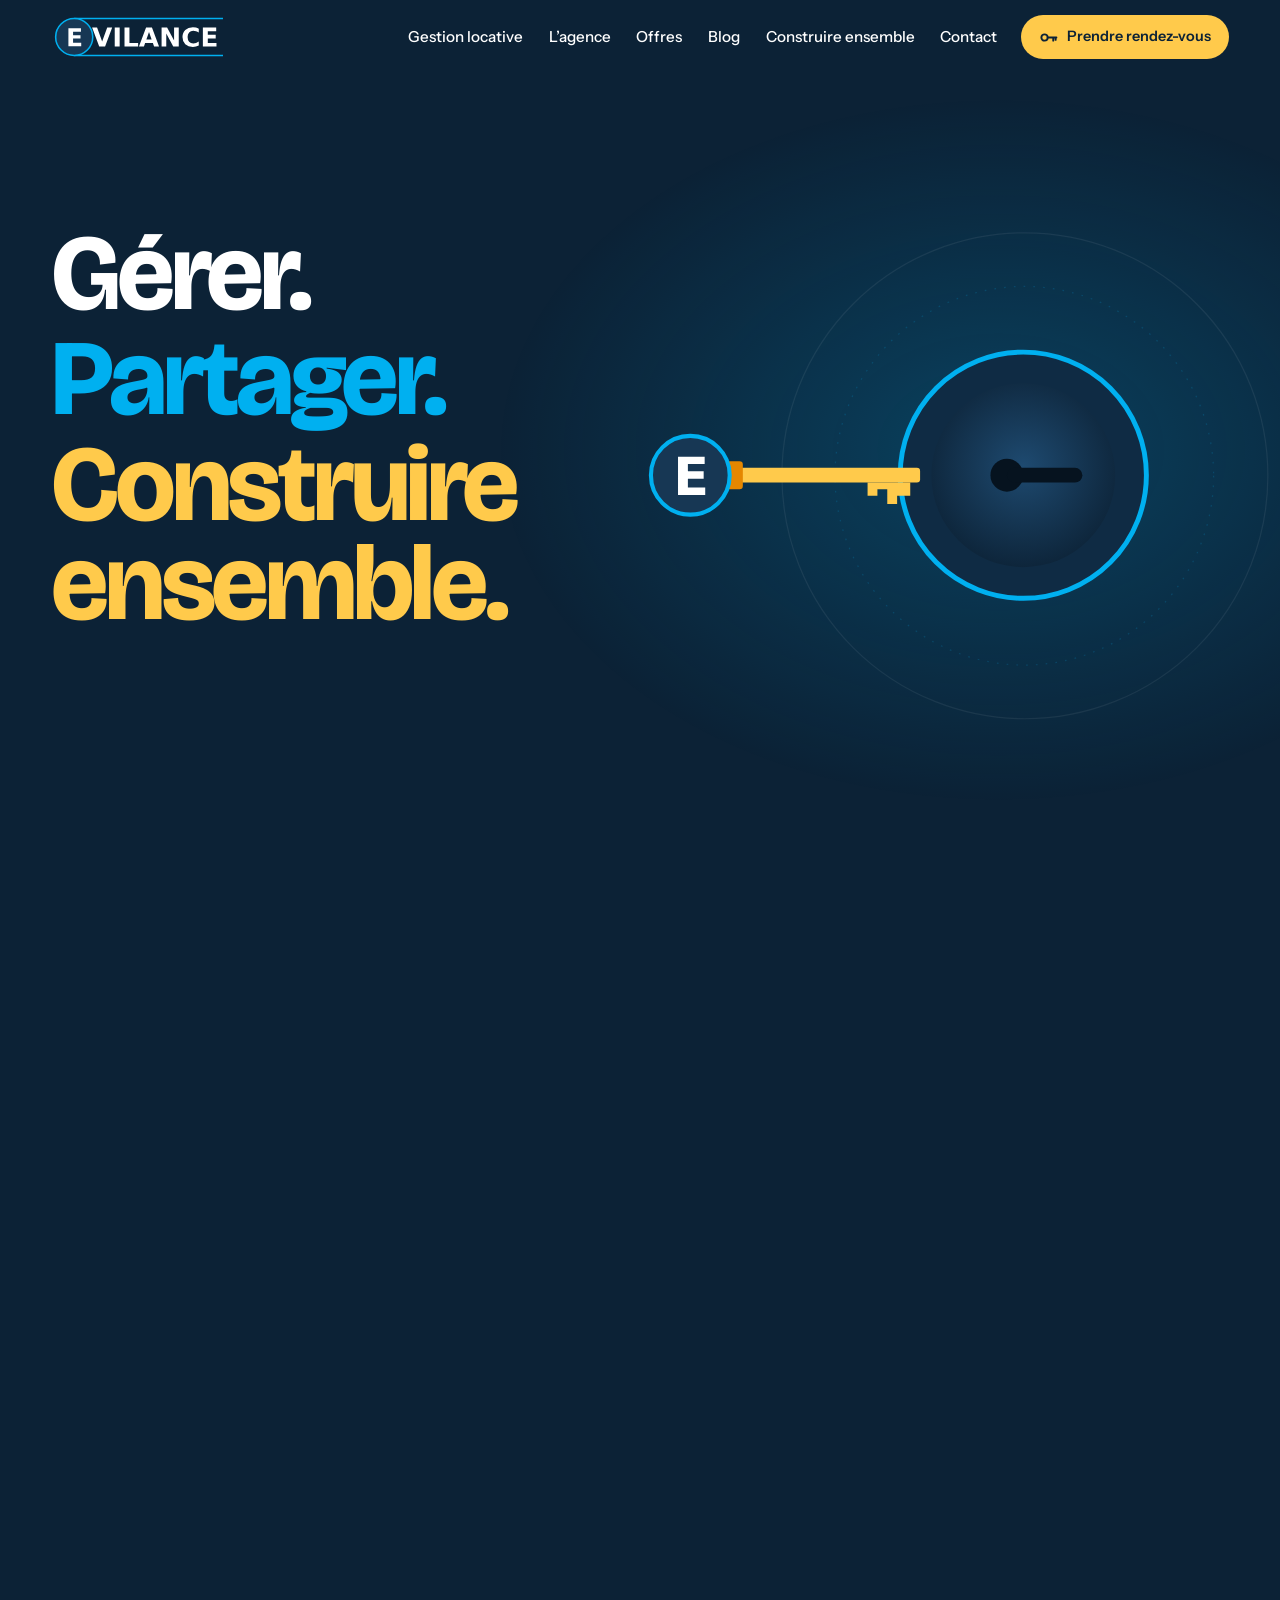
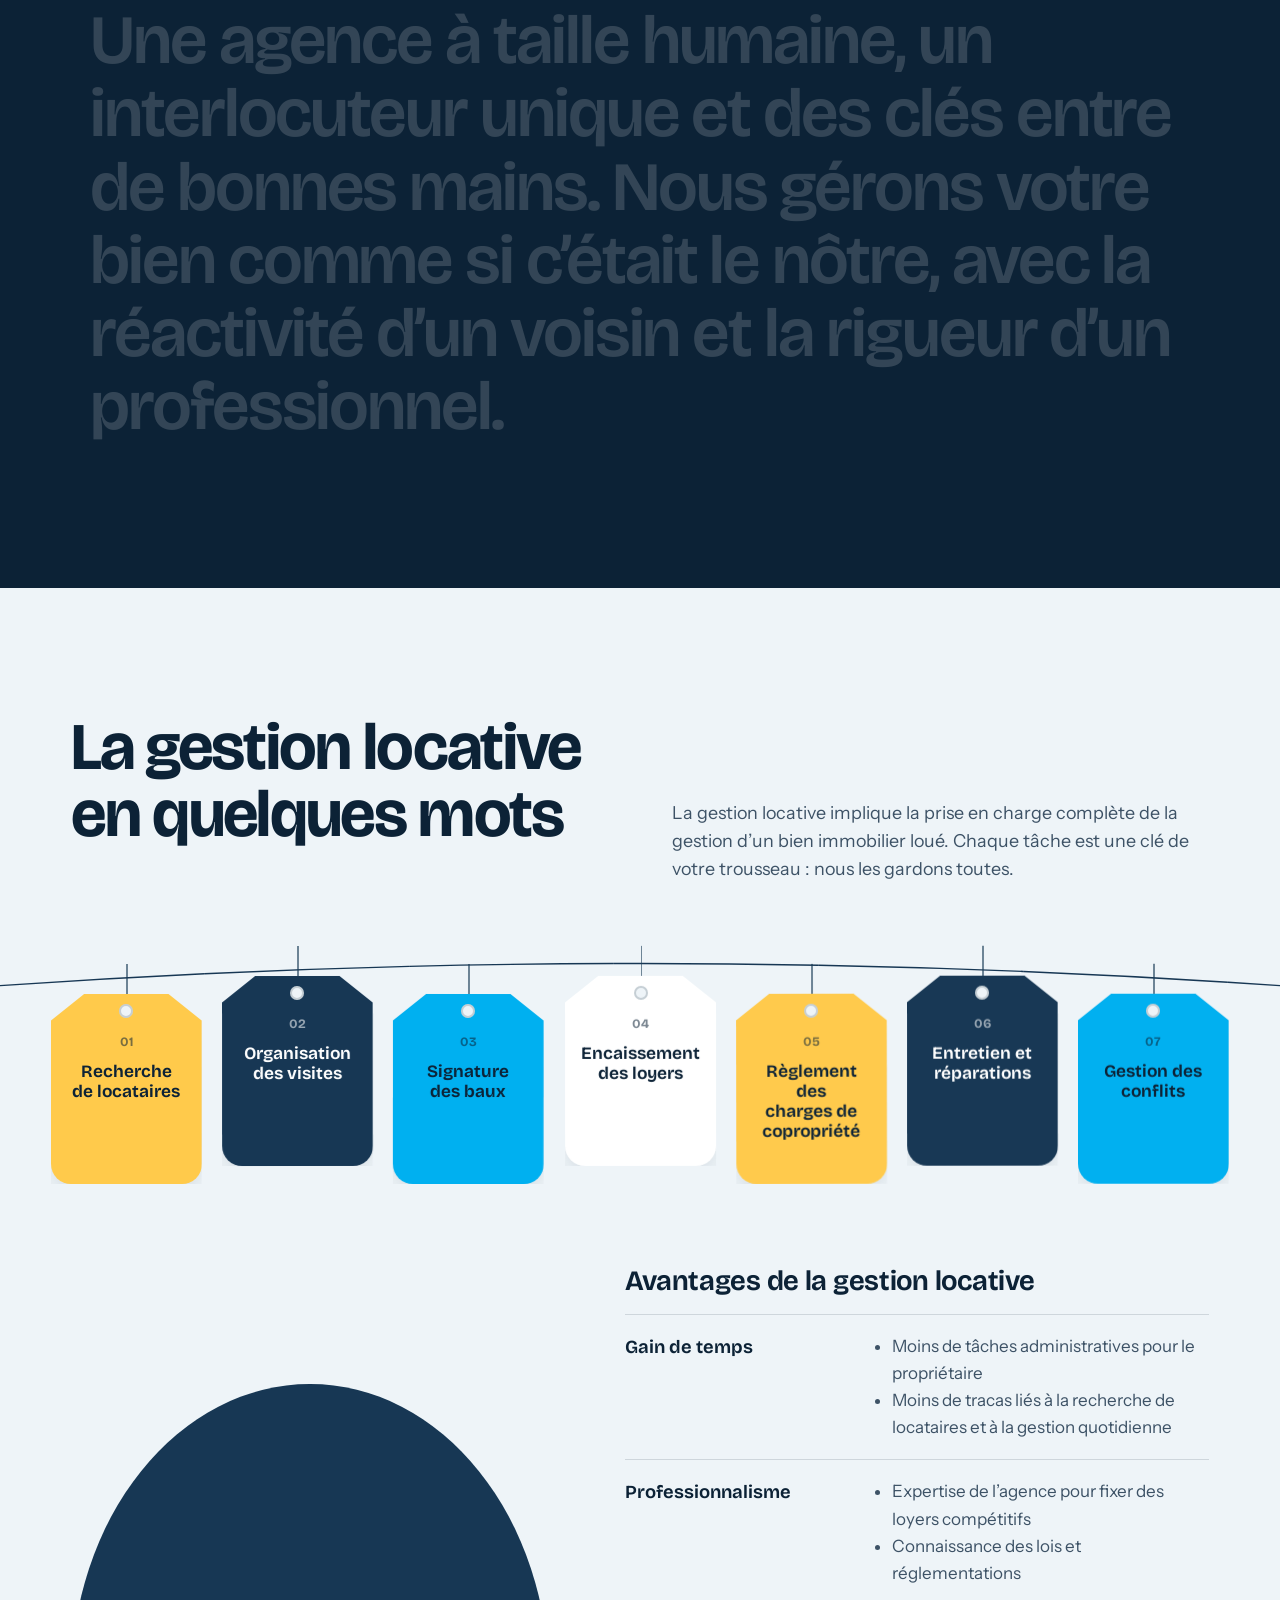
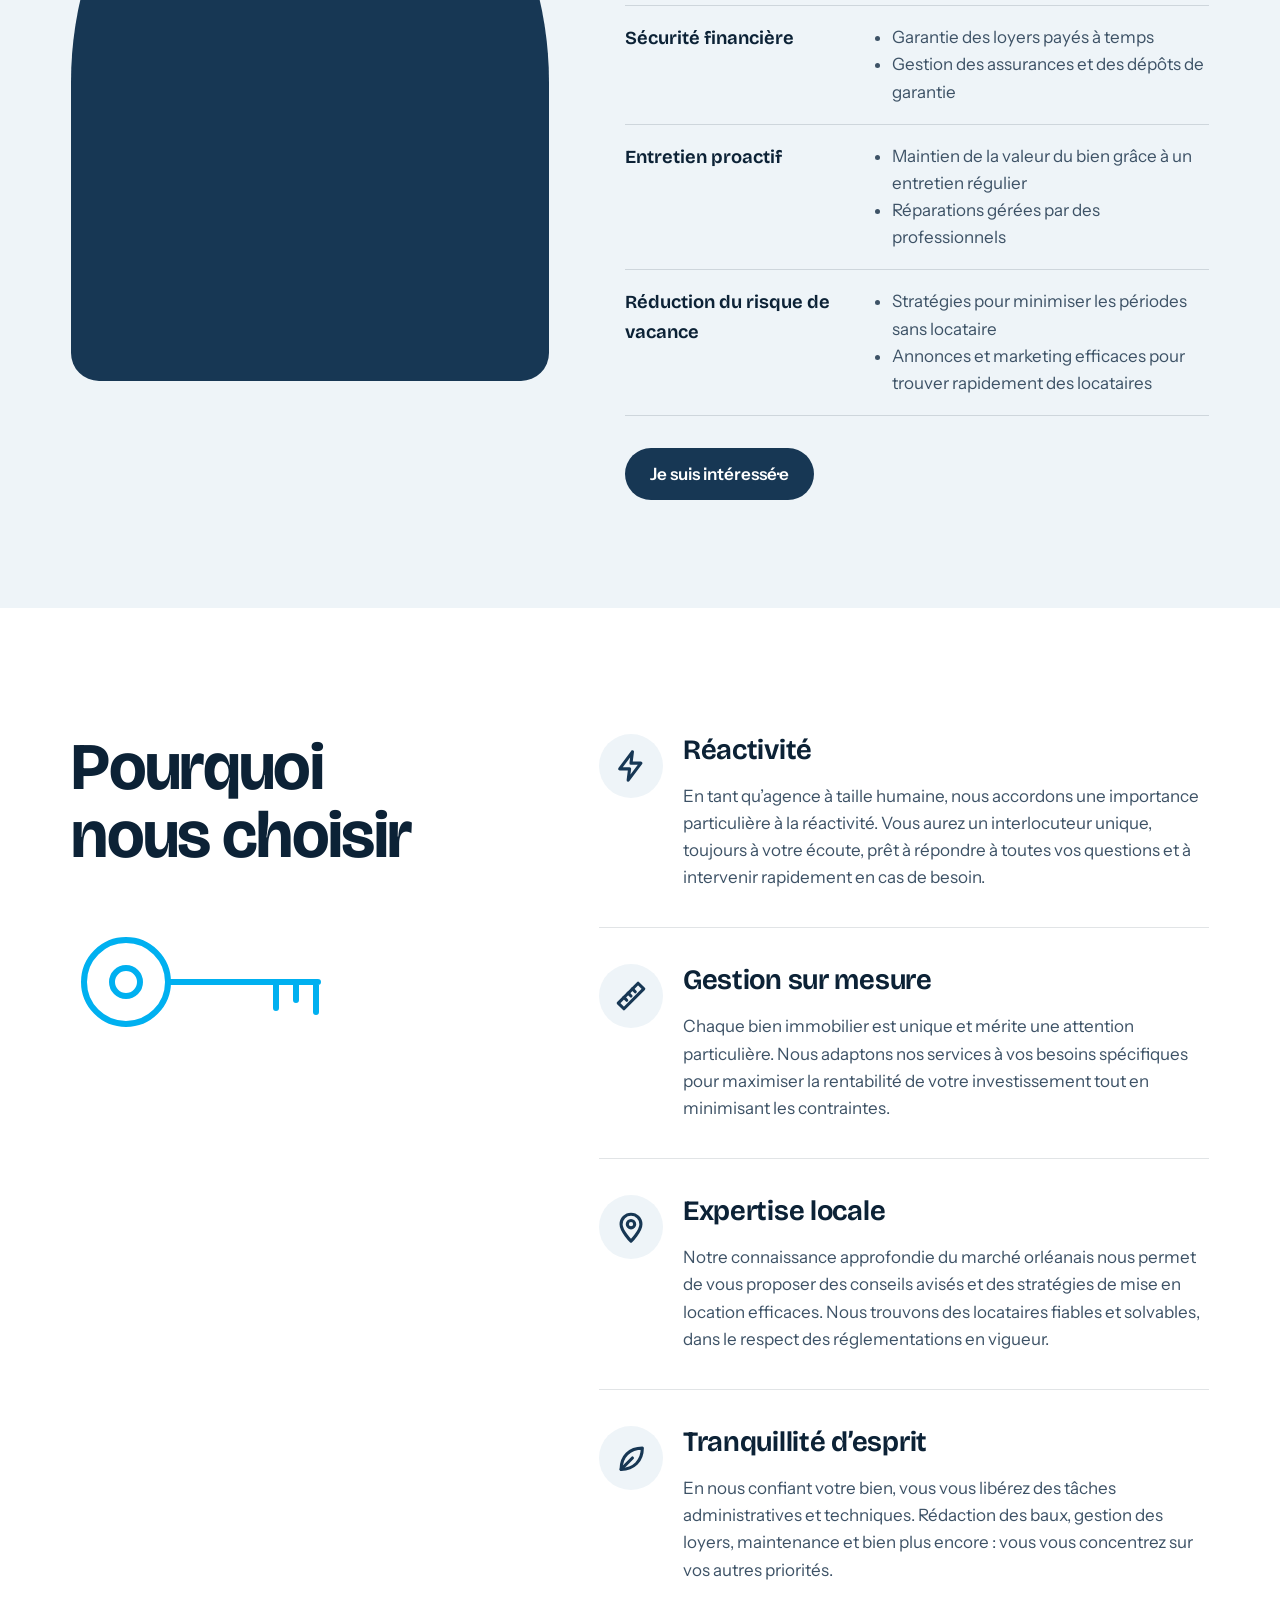
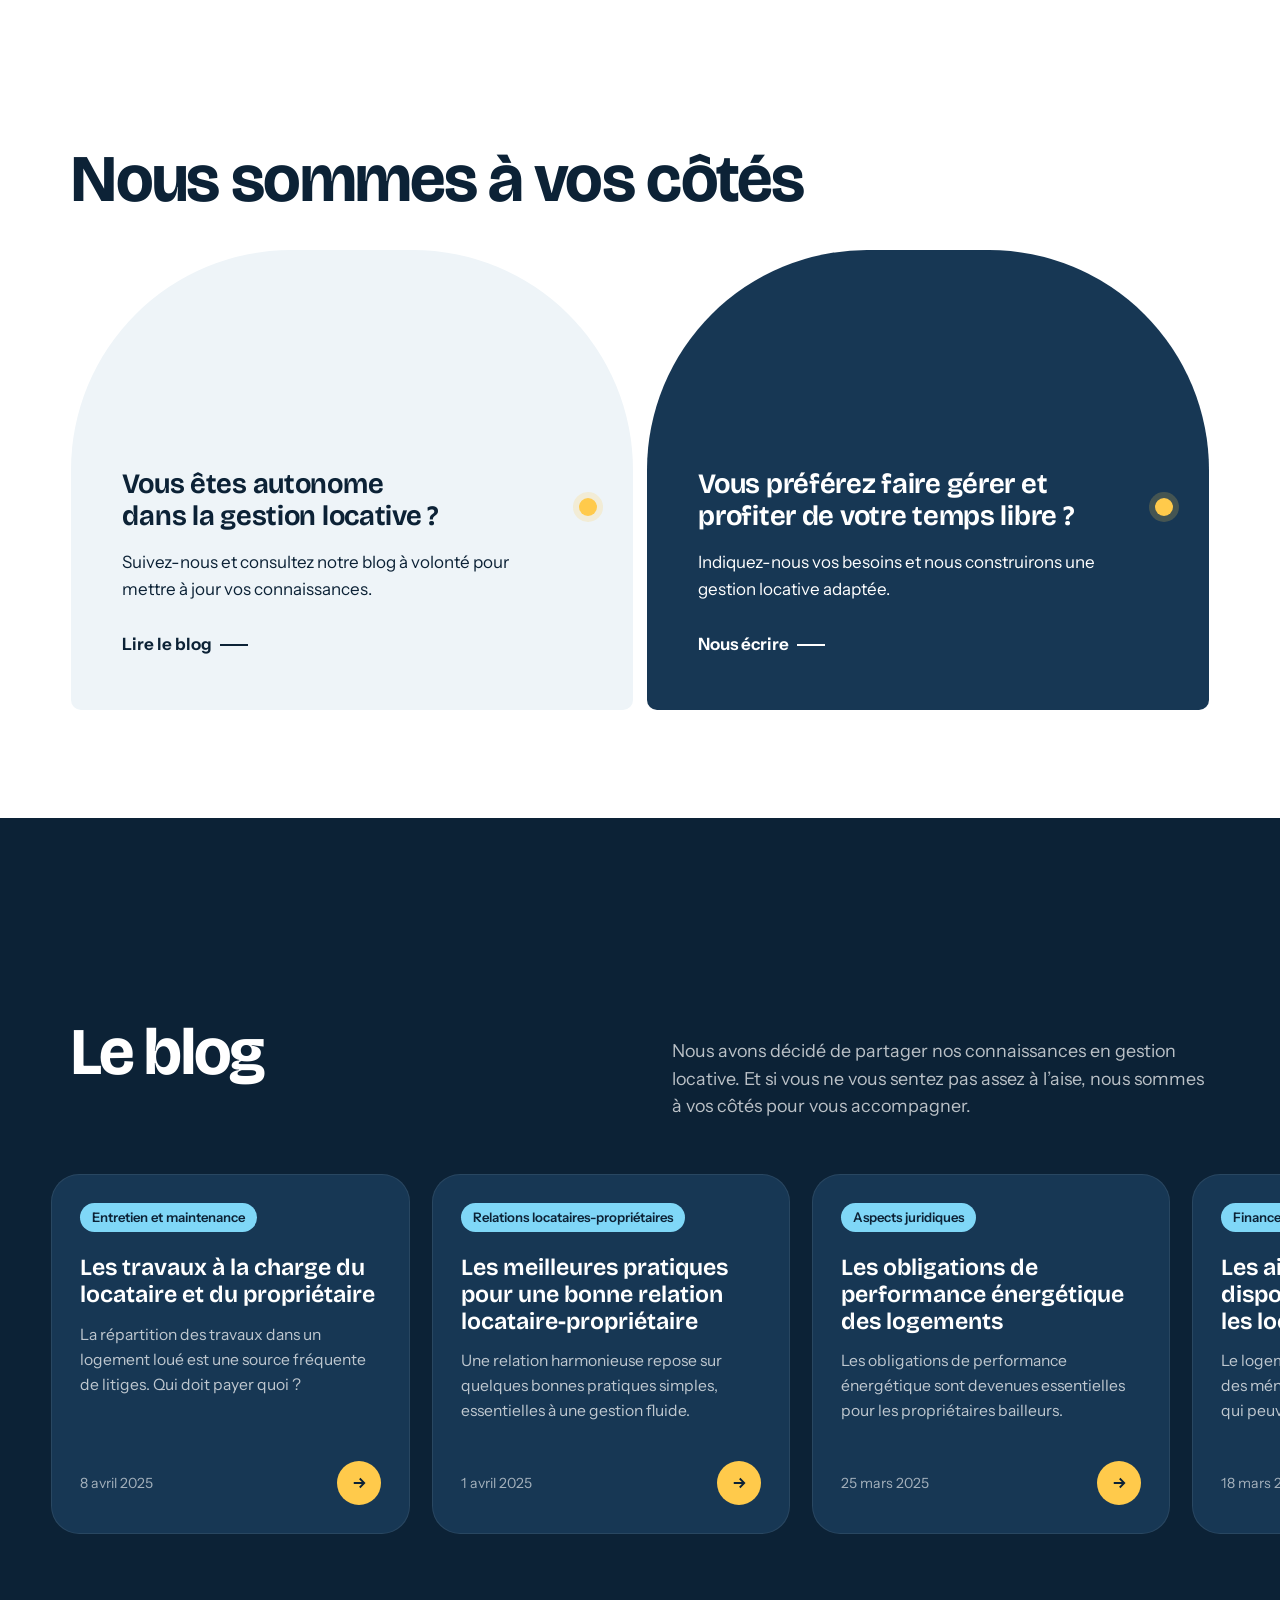
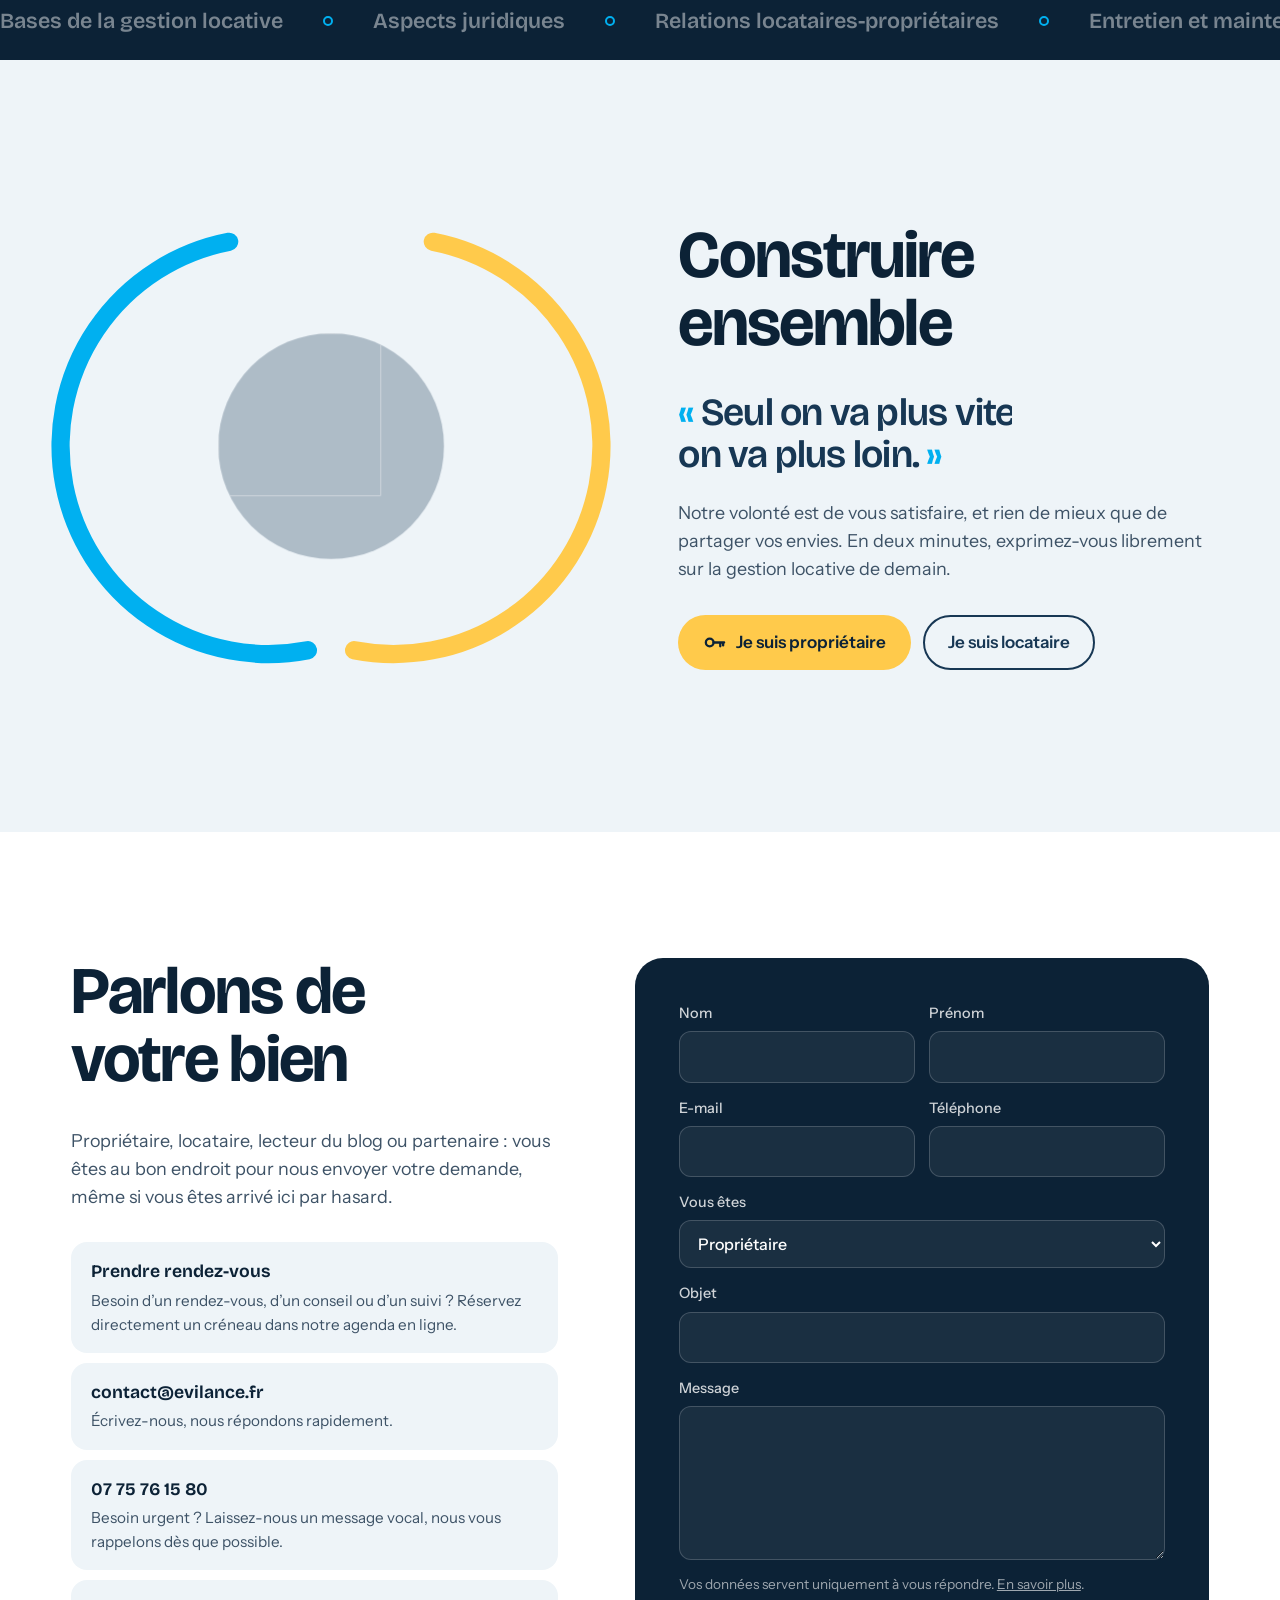
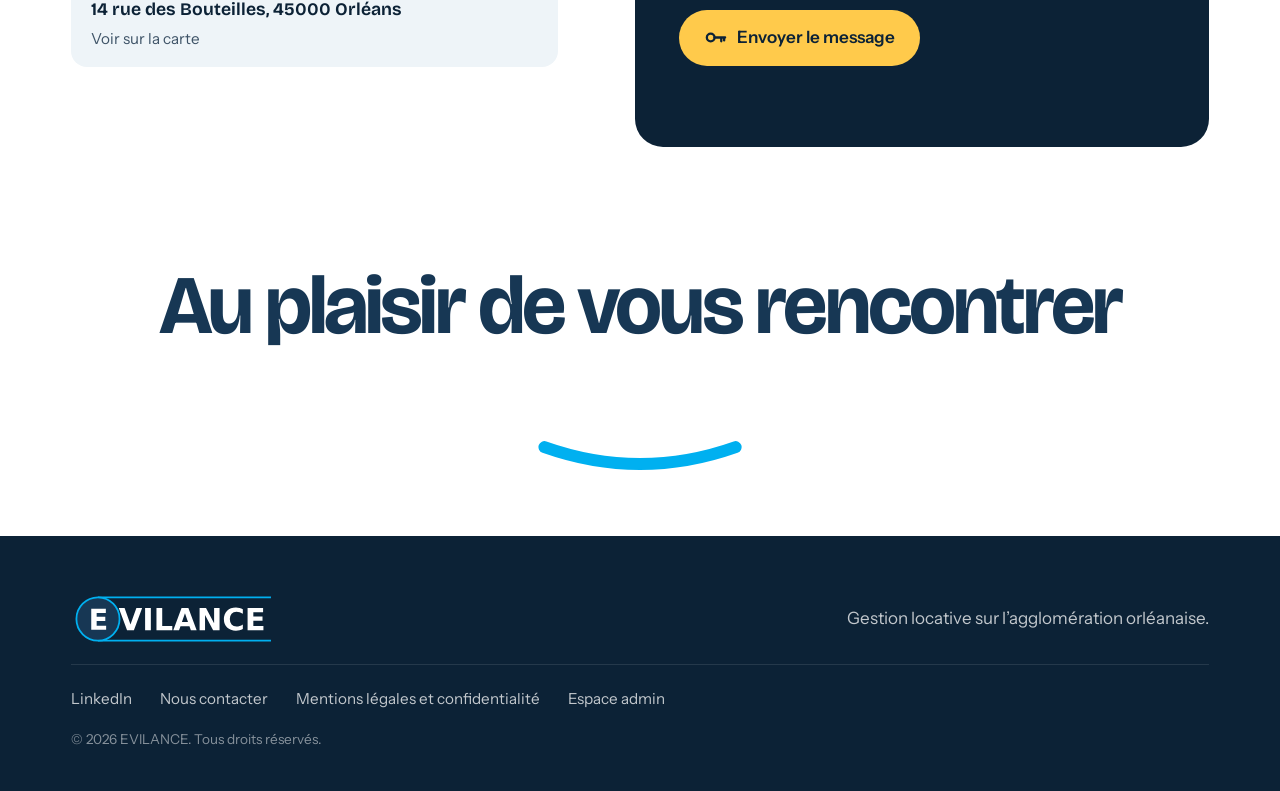
==== index.html @ 5b9c9932 "Nouveau site one page Evilance avec espace admin Site statique (GitHub Pages) : serrure animée, trou" ====
<!doctype html>
<html lang="fr">
<head>
  <meta charset="utf-8">
  <meta name="viewport" content="width=device-width, initial-scale=1">
  <title>Evilance · Gestion locative à Orléans</title>
  <meta name="description" content="Experts en gestion locative à Orléans, nous accompagnons propriétaires et locataires avec des solutions sur mesure et une approche humaine et de confiance.">
  <meta name="theme-color" content="#0C2236">
  <meta property="og:type" content="website">
  <meta property="og:locale" content="fr_FR">
  <meta property="og:site_name" content="Evilance">
  <meta property="og:title" content="Evilance · Gestion locative à Orléans">
  <meta property="og:description" content="Gérer. Partager. Construire ensemble. Une agence de gestion locative à taille humaine sur l’agglomération orléanaise.">
  <link rel="icon" href="assets/img/favicon.svg" type="image/svg+xml">
  <link rel="preload" href="assets/fonts/bricolage-grotesque-latin-opsz-normal.woff2" as="font" type="font/woff2" crossorigin>
  <link rel="preload" href="assets/fonts/instrument-sans-latin-wght-normal.woff2" as="font" type="font/woff2" crossorigin>
  <link rel="stylesheet" href="assets/css/site.css">
  <script type="application/ld+json">
  {"@context":"https://schema.org","@type":"RealEstateAgent","name":"Evilance","url":"https://evilance.fr/","telephone":"+33775761580","email":"contact@evilance.fr","address":{"@type":"PostalAddress","streetAddress":"14 rue des Bouteilles","postalCode":"45000","addressLocality":"Orléans","addressCountry":"FR"},"areaServed":"Agglomération orléanaise","sameAs":["https://www.linkedin.com/company/evilance/"]}
  </script>
</head>
<body>
  <a class="skip" href="#contenu">Aller au contenu</a>

  <!-- ===== En-tête ===== -->
  <header class="nav" id="nav">
    <a class="nav__brand" href="#accueil" aria-label="Evilance, retour en haut">
      <img src="assets/img/logo-light.svg" alt="Evilance" width="180" height="49">
    </a>
    <nav class="nav__links" id="navLinks" aria-label="Navigation principale">
      <a href="#gestion">Gestion locative</a>
      <a href="#atouts">L’agence</a>
      <a href="#offres">Offres</a>
      <a href="#blog">Blog</a>
      <a href="#ensemble">Construire ensemble</a>
      <a href="#contact">Contact</a>
    </nav>
    <a class="btn btn--key nav__cta" data-bind-href="settings.booking_url" target="_blank" rel="noopener">Prendre rendez-vous</a>
    <button class="nav__burger" id="burger" aria-expanded="false" aria-controls="navLinks" aria-label="Ouvrir le menu"><span></span><span></span></button>
  </header>

  <main id="contenu">

    <!-- ===== Hero : la clé entre dans la serrure ===== -->
    <section class="hero" id="accueil" aria-label="Accueil">
      <div class="hero__stage">
        <div class="hero__glow" aria-hidden="true"></div>

        <div class="hero__copy">
          <h1 class="hero__title" data-bind="hero.title"></h1>
          <p class="hero__hint" aria-hidden="true"><span class="hero__mouse"></span>Tournez la clé</p>
        </div>

        <svg class="hero__lock" viewBox="0 0 700 700" aria-hidden="true">
          <defs>
            <clipPath id="keyClip"><rect x="-400" y="0" width="832" height="700"/></clipPath>
            <radialGradient id="cyl" cx="50%" cy="45%" r="60%">
              <stop offset="0" stop-color="#1E4A70"/><stop offset="1" stop-color="#0C2236"/>
            </radialGradient>
          </defs>
          <!-- anneaux décoratifs -->
          <circle class="lock__halo" cx="450" cy="350" r="232" />
          <circle class="lock__halo lock__halo--2" cx="450" cy="350" r="300" />
          <!-- plaque -->
          <circle class="lock__plate" cx="450" cy="350" r="150"/>
          <g class="lock__turn" id="lockTurn">
            <circle cx="450" cy="350" r="112" fill="url(#cyl)"/>
            <circle class="lock__ring" id="lockRing" cx="450" cy="350" r="150"/>
            <!-- trou de serrure -->
            <circle cx="430" cy="350" r="20" fill="#06131F"/>
            <rect x="430" y="341" width="92" height="18" rx="9" fill="#06131F"/>
            <!-- clé -->
            <g clip-path="url(#keyClip)">
              <g class="key" id="key">
                <rect class="key__shaft" x="104" y="341" width="236" height="18" rx="4"/>
                <path class="key__teeth" d="M262 359h14v16h12v-8h12v18h12v-10h16v-16z"/>
                <rect class="key__collar" x="104" y="333" width="20" height="34" rx="4"/>
                <circle class="key__bow" cx="60" cy="350" r="48"/>
                <circle class="key__bow-ring" cx="60" cy="350" r="48"/>
                <path transform="translate(0 290)" fill="#fff" d="M45.015625 37.34375H77.484375V46.4375H57.046875V55.125H76.265625V64.21875H57.046875V74.90625H78.171875V84.0H45.015625Z"/>
              </g>
            </g>
          </g>
        </svg>

        <!-- l'intérieur qui se révèle quand la porte s'ouvre -->
        <div class="hero__reveal" id="heroReveal">
          <img class="hero__photo" data-bind-src="hero.image" alt="Intérieur lumineux d’un appartement géré par Evilance">
          <div class="hero__reveal-copy">
            <p class="hero__welcome">Bienvenue chez vous.</p>
            <p class="hero__subtitle" data-bind="hero.subtitle"></p>
            <div class="hero__ctas">
              <a class="btn btn--key" href="#contact" data-bind="hero.cta_primary"></a>
              <a class="btn btn--ghost" href="#agence" data-bind="hero.cta_secondary"></a>
            </div>
          </div>
        </div>
      </div>
    </section>

    <!-- ===== Manifeste ===== -->
    <section class="manifesto" id="agence" aria-label="Notre engagement">
      <p class="manifesto__text" id="manifesto" data-bind="manifesto.text"></p>
    </section>

    <!-- ===== Gestion locative : le trousseau ===== -->
    <section class="gestion" id="gestion">
      <div class="wrap">
        <div class="gestion__head">
          <h2 class="h2" data-bind="gestion.title"></h2>
          <p class="lead" data-bind="gestion.intro"></p>
        </div>
      </div>
      <div class="keyring" aria-label="Ce que nous prenons en charge">
        <svg class="keyring__ring" viewBox="0 0 200 60" preserveAspectRatio="none" aria-hidden="true"><path d="M0 34 Q100 -4 200 34" /></svg>
        <ul class="keyring__tags" id="tags"></ul>
      </div>
      <div class="wrap gestion__adv">
        <figure class="gestion__figure">
          <img data-bind-src="gestion.image" alt="Maisons miniatures sur le bureau d’un gestionnaire" loading="lazy">
        </figure>
        <div>
          <h3 class="h3" data-bind="gestion.advantages_title"></h3>
          <dl class="adv" id="advantages"></dl>
          <a class="btn btn--dark" href="#contact">Je suis intéressé·e</a>
        </div>
      </div>
    </section>

    <!-- ===== Pourquoi nous choisir ===== -->
    <section class="why" id="atouts">
      <div class="wrap why__grid">
        <div class="why__aside">
          <h2 class="h2" data-bind="why.title"></h2>
          <svg class="why__key" viewBox="0 0 260 110" aria-hidden="true">
            <circle cx="55" cy="55" r="42"/><circle cx="55" cy="55" r="14"/>
            <path d="M97 55h150M205 55v26M225 55v18M245 55v30"/>
          </svg>
        </div>
        <div class="why__list" id="whyList"></div>
      </div>
    </section>

    <!-- ===== Deux chemins ===== -->
    <section class="paths" aria-labelledby="pathsTitle">
      <div class="wrap"><h2 class="h2 paths__title" id="pathsTitle" data-bind="paths.title"></h2></div>
      <div class="paths__doors">
        <a class="door door--light" href="#blog">
          <span class="door__knob" aria-hidden="true"></span>
          <h3 class="h3" data-bind="paths.autonomous_title"></h3>
          <p data-bind="paths.autonomous_text"></p>
          <span class="door__cta" data-bind="paths.autonomous_cta"></span>
        </a>
        <a class="door door--dark" href="#contact">
          <span class="door__knob" aria-hidden="true"></span>
          <h3 class="h3" data-bind="paths.delegate_title"></h3>
          <p data-bind="paths.delegate_text"></p>
          <span class="door__cta" data-bind="paths.delegate_cta"></span>
        </a>
      </div>
    </section>

    <!-- ===== Offres du moment ===== -->
    <section class="offers" id="offres" hidden>
      <div class="wrap offers__grid">
        <div class="offers__intro">
          <h2 class="h2" data-bind="offers.title"></h2>
          <p class="offers__until" id="offersUntil"></p>
          <div class="countdown" id="countdown" aria-live="off"></div>
          <figure class="offers__figure"><img data-bind-src="offers.image" alt="Petite maison offerte avec un ruban vert" loading="lazy"></figure>
        </div>
        <div class="offers__tickets" id="offerTickets"></div>
      </div>
    </section>

    <!-- ===== Blog ===== -->
    <section class="blog" id="blog">
      <div class="blog__pin">
        <div class="wrap blog__head">
          <h2 class="h2" data-bind="blog.title"></h2>
          <p class="lead" data-bind="blog.intro"></p>
        </div>
        <div class="blog__track" id="blogTrack"></div>
      </div>
      <div class="marquee" aria-label="Thèmes du blog"><div class="marquee__inner" id="cats"></div></div>
    </section>

    <!-- ===== Construire ensemble ===== -->
    <section class="together" id="ensemble">
      <div class="wrap together__grid">
        <div class="together__visual" aria-hidden="true">
          <svg class="together__halves" viewBox="0 0 400 400">
            <path class="half half--left" d="M200 40 A160 160 0 0 0 200 360"/>
            <path class="half half--right" d="M200 40 A160 160 0 0 1 200 360"/>
          </svg>
          <img class="together__photo" data-bind-src="together.image" alt="" loading="lazy">
        </div>
        <div class="together__copy">
          <h2 class="h2" data-bind="together.title"></h2>
          <blockquote class="together__quote" data-bind="together.quote"></blockquote>
          <p class="lead" data-bind="together.text"></p>
          <div class="together__ctas">
            <a class="btn btn--key" data-bind="together.owner_label" data-bind-href="together.owner_url" target="_blank" rel="noopener"></a>
            <a class="btn btn--line" data-bind="together.tenant_label" data-bind-href="together.tenant_url" target="_blank" rel="noopener"></a>
          </div>
        </div>
      </div>
    </section>

    <!-- ===== Contact ===== -->
    <section class="contact" id="contact">
      <div class="wrap contact__grid">
        <div class="contact__info">
          <h2 class="h2" data-bind="contact.title"></h2>
          <p class="lead" data-bind="contact.intro"></p>
          <div class="info">
            <a class="info__item" data-bind-href="settings.booking_url" target="_blank" rel="noopener">
              <strong>Prendre rendez-vous</strong><span data-bind="contact.booking_text"></span>
            </a>
            <a class="info__item" id="mailLink">
              <strong data-bind="settings.email"></strong><span>Écrivez-nous, nous répondons rapidement.</span>
            </a>
            <a class="info__item" id="telLink">
              <strong data-bind="settings.phone"></strong><span data-bind="contact.phone_text"></span>
            </a>
            <a class="info__item" id="mapLink" target="_blank" rel="noopener">
              <strong data-bind="settings.address"></strong><span>Voir sur la carte</span>
            </a>
          </div>
        </div>

        <form class="form" id="contactForm" novalidate>
          <div class="form__row">
            <label>Nom<input name="last_name" autocomplete="family-name" required maxlength="100"></label>
            <label>Prénom<input name="first_name" autocomplete="given-name" maxlength="100"></label>
          </div>
          <div class="form__row">
            <label>E-mail<input name="email" type="email" autocomplete="email" required maxlength="200"></label>
            <label>Téléphone<input name="phone" type="tel" autocomplete="tel" maxlength="30"></label>
          </div>
          <label>Vous êtes
            <select name="profile">
              <option>Propriétaire</option><option>Locataire</option><option>Lecteur du blog</option><option>Partenaire</option><option>Autre</option>
            </select>
          </label>
          <label>Objet<input name="subject" maxlength="200"></label>
          <label>Message<textarea name="message" rows="5" required maxlength="4000"></textarea></label>
          <label class="form__hp" aria-hidden="true">Site web<input name="website" tabindex="-1" autocomplete="off"></label>
          <p class="form__legal">Vos données servent uniquement à vous répondre. <button type="button" class="linklike" data-open-legal>En savoir plus</button>.</p>
          <button class="btn btn--key form__submit" type="submit">Envoyer le message</button>
          <p class="form__status" id="formStatus" role="status"></p>
        </form>
      </div>

      <div class="smile" aria-hidden="false">
        <p class="smile__text" data-bind="contact.closing"></p>
        <svg class="smile__svg" viewBox="0 0 600 120" aria-hidden="true">
          <circle class="smile__eye" cx="250" cy="22" r="7"/><circle class="smile__eye" cx="350" cy="22" r="7"/>
          <path class="smile__curve" d="M120 50 Q300 170 480 50"/>
        </svg>
      </div>
    </section>
  </main>

  <footer class="footer">
    <div class="wrap footer__grid">
      <img src="assets/img/logo-light.svg" alt="Evilance" width="220" height="60">
      <p class="footer__tag">Gestion locative sur l’agglomération orléanaise.</p>
      <nav class="footer__links" aria-label="Liens utiles">
        <a data-bind-href="settings.linkedin_url" target="_blank" rel="noopener">LinkedIn</a>
        <a href="#contact">Nous contacter</a>
        <button type="button" class="linklike" data-open-legal>Mentions légales et confidentialité</button>
        <a href="admin/">Espace admin</a>
      </nav>
      <p class="footer__copy">© <span id="year"></span> EVILANCE. Tous droits réservés.</p>
    </div>
  </footer>

  <dialog class="legal" id="legal" aria-labelledby="legalTitle">
    <div class="legal__head">
      <h2 class="h3" id="legalTitle">Mentions légales et politique de confidentialité</h2>
      <button class="legal__close" type="button" aria-label="Fermer">×</button>
    </div>
    <div class="legal__body" data-bind-html="legal.html"></div>
  </dialog>

  <script src="assets/js/config.js"></script>
  <script src="assets/js/content-default.js"></script>
  <script src="vendor/gsap.min.js" defer></script>
  <script src="vendor/ScrollTrigger.min.js" defer></script>
  <script src="vendor/DrawSVGPlugin.min.js" defer></script>
  <script src="vendor/SplitText.min.js" defer></script>
  <script src="vendor/lenis.min.js" defer></script>
  <script src="assets/js/site.js" defer></script>
</body>
</html>
---- assets/css/site.css ----
/* ==========================================================================
   Evilance — feuille de style du site
   Palette tirée du logo : marine, azur, miel, ambre.
   ========================================================================== */

@font-face {
  font-family: "Bricolage";
  src: url("../fonts/bricolage-grotesque-latin-opsz-normal.woff2") format("woff2-variations");
  font-weight: 200 800;
  font-display: swap;
}
@font-face {
  font-family: "Instrument";
  src: url("../fonts/instrument-sans-latin-wght-normal.woff2") format("woff2-variations");
  font-weight: 400 700;
  font-display: swap;
}
@font-face {
  font-family: "Instrument";
  src: url("../fonts/instrument-sans-latin-wght-italic.woff2") format("woff2-variations");
  font-weight: 400 700;
  font-style: italic;
  font-display: swap;
}

:root {
  --nuit: #0C2236;
  --marine: #173754;
  --azur: #00B0F0;
  --azur-soft: #7FD7F7;
  --miel: #FFCA4B;
  --ambre: #E58700;
  --brume: #EEF4F8;
  --blanc: #FFFFFF;
  --encre: #0C2236;
  --encre-2: #3D5266;

  --display: "Bricolage", "Trebuchet MS", sans-serif;
  --body: "Instrument", "Helvetica Neue", Arial, sans-serif;

  --gutter: clamp(16px, 4vw, 56px);
  --maxw: 1240px;
  --radius-s: 10px;
  --radius-l: 28px;
  --ease-out: cubic-bezier(.16, 1, .3, 1);
}

*, *::before, *::after { box-sizing: border-box; }
html { -webkit-text-size-adjust: 100%; }
html.lenis, html.lenis body { height: auto; }
.lenis.lenis-smooth { scroll-behavior: auto !important; }
.lenis.lenis-stopped { overflow: hidden; }

body {
  margin: 0;
  background: var(--brume);
  color: var(--encre);
  font: 400 1.0625rem/1.6 var(--body);
  -webkit-font-smoothing: antialiased;
  overflow-x: hidden;
}
img { display: block; max-width: 100%; height: auto; }
a { color: inherit; }
button { font: inherit; }
:focus-visible { outline: 3px solid var(--miel); outline-offset: 3px; border-radius: 4px; }

.skip { position: absolute; left: -999px; top: 8px; z-index: 100; background: var(--miel); color: var(--nuit); padding: 8px 14px; border-radius: 8px; }
.skip:focus { left: 8px; }

.wrap { width: 100%; max-width: var(--maxw); margin-inline: auto; padding-inline: var(--gutter); }

/* --- Typographie --- */
.h2 {
  font-family: var(--display);
  font-weight: 700;
  font-variation-settings: "opsz" 96;
  font-size: clamp(2.2rem, 5.2vw, 4.4rem);
  line-height: 1.02;
  letter-spacing: -0.025em;
  margin: 0 0 .5em;
  text-wrap: balance;
}
.h3 {
  font-family: var(--display);
  font-weight: 650;
  font-variation-settings: "opsz" 48;
  font-size: clamp(1.3rem, 2.2vw, 1.75rem);
  line-height: 1.15;
  letter-spacing: -0.01em;
  margin: 0 0 .6em;
  text-wrap: balance;
}
.lead { font-size: clamp(1.08rem, 1.4vw, 1.25rem); line-height: 1.55; color: var(--encre-2); max-width: 60ch; margin: 0; }

/* --- Boutons --- */
.btn {
  --bg: var(--miel); --fg: var(--nuit);
  display: inline-flex; align-items: center; gap: .6em;
  padding: .85em 1.35em;
  border-radius: 999px;
  background: var(--bg); color: var(--fg);
  font-weight: 600; text-decoration: none; line-height: 1.1;
  border: 2px solid transparent;
  cursor: pointer;
  transition: transform .4s var(--ease-out), background-color .3s, color .3s, border-color .3s;
}
.btn:hover { transform: translateY(-2px); }
.btn--key::before {
  /* petite clé : elle fait un quart de tour au survol */
  content: ""; width: 1.35em; height: 1.35em; flex: none;
  background: currentColor;
  -webkit-mask: url("data:image/svg+xml,%3Csvg xmlns='http://www.w3.org/2000/svg' viewBox='0 0 24 24' fill='none' stroke='%23000' stroke-width='2.4' stroke-linecap='round'%3E%3Ccircle cx='7' cy='12' r='4'/%3E%3Cpath d='M11 12h11M18 12v4M21 12v3'/%3E%3C/svg%3E") center / contain no-repeat;
          mask: url("data:image/svg+xml,%3Csvg xmlns='http://www.w3.org/2000/svg' viewBox='0 0 24 24' fill='none' stroke='%23000' stroke-width='2.4' stroke-linecap='round'%3E%3Ccircle cx='7' cy='12' r='4'/%3E%3Cpath d='M11 12h11M18 12v4M21 12v3'/%3E%3C/svg%3E") center / contain no-repeat;
  transition: transform .5s var(--ease-out);
}
.btn--key:hover::before { transform: scaleY(-1); }
.btn--ghost { --bg: transparent; --fg: var(--blanc); border-color: rgba(255,255,255,.55); }
.btn--ghost:hover { border-color: var(--blanc); }
.btn--dark { --bg: var(--marine); --fg: var(--blanc); }
.btn--line { --bg: transparent; --fg: var(--marine); border-color: var(--marine); }
.btn--line:hover { --bg: var(--marine); --fg: var(--blanc); }
.linklike { background: none; border: 0; padding: 0; color: inherit; text-decoration: underline; cursor: pointer; }

/* ==========================================================================
   Navigation
   ========================================================================== */
.nav {
  position: fixed; inset: 0 0 auto; z-index: 50;
  display: flex; align-items: center; gap: 24px;
  padding: 14px var(--gutter);
  color: var(--blanc);
  transition: background-color .4s, box-shadow .4s, transform .5s var(--ease-out);
}
.nav.is-solid { background: rgba(12, 34, 54, .86); backdrop-filter: blur(14px); -webkit-backdrop-filter: blur(14px); box-shadow: 0 1px 0 rgba(255,255,255,.08); }
.nav.is-hidden { transform: translateY(-110%); }
.nav__brand img { width: clamp(132px, 14vw, 172px); height: auto; }
.nav__links { display: flex; gap: clamp(14px, 2vw, 28px); margin-left: auto; }
.nav__links a { text-decoration: none; font-weight: 500; font-size: .95rem; position: relative; padding: 4px 0; }
.nav__links a::after { content: ""; position: absolute; left: 0; right: 0; bottom: -2px; height: 2px; background: var(--azur); transform: scaleX(0); transform-origin: left; transition: transform .4s var(--ease-out); }
.nav__links a:hover::after, .nav__links a.is-active::after { transform: scaleX(1); }
.nav__cta { font-size: .9rem; padding: .7em 1.1em; }
.nav__burger { display: none; }

@media (max-width: 980px) {
  .nav__cta { display: none; }
  .nav__burger {
    display: grid; place-content: center; gap: 6px;
    margin-left: auto; width: 46px; height: 46px; border-radius: 50%;
    background: rgba(255,255,255,.1); border: 1px solid rgba(255,255,255,.25); color: inherit; cursor: pointer;
  }
  .nav__burger span { display: block; width: 18px; height: 2px; background: currentColor; transition: transform .4s var(--ease-out); }
  .nav__burger[aria-expanded="true"] span:first-child { transform: translateY(4px) rotate(45deg); }
  .nav__burger[aria-expanded="true"] span:last-child { transform: translateY(-4px) rotate(-45deg); }
  .nav__links {
    position: fixed; inset: 0; z-index: -1;
    flex-direction: column; justify-content: center; align-items: flex-start; gap: 10px;
    padding: 90px var(--gutter) 40px;
    background: var(--nuit);
    clip-path: circle(0 at calc(100% - 40px) 37px);
    transition: clip-path .7s var(--ease-out);
    visibility: hidden;
  }
  .nav__links.is-open { clip-path: circle(150% at calc(100% - 40px) 37px); visibility: visible; }
  .nav__links a { font-family: var(--display); font-size: clamp(1.8rem, 8vw, 2.6rem); font-weight: 650; }
}

/* ==========================================================================
   Hero : serrure, clé et révélation
   ========================================================================== */
.hero { position: relative; height: 340vh; background: var(--nuit); color: var(--blanc); }
.hero__stage { position: sticky; top: 0; height: 100vh; height: 100svh; overflow: hidden; display: grid; grid-template-columns: 1.05fr 1fr; align-items: center; padding: 90px var(--gutter) 40px; }
.hero__glow {
  position: absolute; inset: -20%;
  background:
    radial-gradient(40% 40% at 70% 50%, rgba(0,176,240,.22), transparent 70%);
  pointer-events: none;
}
.hero__copy { position: relative; z-index: 2; }
.hero__title {
  font-family: var(--display);
  font-weight: 750;
  font-variation-settings: "opsz" 96;
  font-size: clamp(3rem, 8.4vw, 8.2rem);
  line-height: .92;
  letter-spacing: -0.04em;
  margin: 0;
}
.hero__title .word { display: inline-block; }
.hero__title .line { display: block; overflow: hidden; padding-bottom: .06em; }
.hero__title .line:nth-child(2) { color: var(--azur); }
.hero__title .line:nth-child(3) { color: var(--miel); }
.hero__hint { display: flex; align-items: center; gap: 12px; margin-top: clamp(24px, 4vh, 48px); font-size: .95rem; color: rgba(255,255,255,.7); }
.hero__mouse { width: 22px; height: 34px; border: 2px solid currentColor; border-radius: 12px; position: relative; }
.hero__mouse::after { content: ""; position: absolute; left: 50%; top: 6px; width: 4px; height: 7px; margin-left: -2px; border-radius: 2px; background: var(--miel); animation: wheel 1.8s infinite; }
@keyframes wheel { 0% { transform: translateY(0); opacity: 1; } 70% { transform: translateY(10px); opacity: 0; } 100% { opacity: 0; } }

.hero__lock { position: relative; z-index: 1; width: 100%; max-width: 640px; justify-self: end; overflow: visible; }
.lock__halo { fill: none; stroke: rgba(0,176,240,.18); stroke-width: 1.5; stroke-dasharray: 2 10; }
.lock__halo--2 { stroke: rgba(255,255,255,.07); stroke-dasharray: none; }
.lock__plate { fill: #0F2B44; }
.lock__ring { fill: none; stroke: var(--azur); stroke-width: 6; }
.lock__turn { transform-box: view-box; transform-origin: 450px 350px; }
.key__shaft, .key__teeth, .key__collar { fill: var(--miel); }
.key__collar { fill: var(--ambre); }
.key__bow { fill: var(--marine); }
.key__bow-ring { fill: none; stroke: var(--azur); stroke-width: 5; }

.hero__reveal {
  position: absolute; inset: 0; z-index: 3; background: var(--marine);
  clip-path: circle(0px at 70% 50%);
  display: flex; align-items: flex-end;
  padding: 0 var(--gutter) clamp(40px, 9vh, 96px);
}
.hero__photo { position: absolute; inset: 0; width: 100%; height: 100%; object-fit: cover; transform: scale(1.25); }
.hero__reveal::before { content: ""; position: absolute; inset: 0; z-index: 1; background: linear-gradient(180deg, rgba(12,34,54,.15) 0%, rgba(12,34,54,.35) 45%, rgba(12,34,54,.88) 100%); }
.hero__reveal-copy { position: relative; z-index: 2; max-width: 760px; }
.hero__welcome { font-family: var(--display); font-weight: 700; font-size: clamp(2.4rem, 6vw, 5.5rem); line-height: .95; letter-spacing: -0.035em; margin: 0 0 .35em; }
.hero__subtitle { font-size: clamp(1.05rem, 1.5vw, 1.3rem); max-width: 56ch; margin: 0 0 1.6em; color: rgba(255,255,255,.9); }
.hero__ctas { display: flex; flex-wrap: wrap; gap: 12px; }

@media (max-width: 860px) {
  .hero__stage { grid-template-columns: 1fr; grid-template-rows: auto 1fr; align-content: start; padding-top: 110px; }
  .hero__lock { justify-self: center; max-width: 440px; margin-top: -10px; }
  .hero__reveal { clip-path: circle(0px at 50% 66%); }
}

/* ==========================================================================
   Manifeste : les mots s'allument au défilement
   ========================================================================== */
.manifesto { background: var(--nuit); color: var(--blanc); padding: clamp(80px, 16vh, 180px) var(--gutter); }
.manifesto__text {
  max-width: 22ch; margin: 0 auto;
  font-family: var(--display); font-weight: 600; font-variation-settings: "opsz" 72;
  font-size: clamp(2rem, 5.4vw, 4.6rem); line-height: 1.06; letter-spacing: -0.03em;
  max-width: 1100px;
}
.manifesto__text .w { color: rgba(255,255,255,.16); transition: color .2s; }
.manifesto__text .w.is-lit { color: var(--blanc); }
.manifesto__text .w.is-key { color: var(--miel); }

/* ==========================================================================
   Gestion : trousseau d'étiquettes
   ========================================================================== */
.gestion { padding: clamp(90px, 14vh, 160px) 0 clamp(80px, 12vh, 140px); background: var(--brume); overflow: hidden; }
.gestion__head { display: grid; grid-template-columns: 1fr 1fr; gap: 24px 64px; align-items: end; }
@media (max-width: 860px) { .gestion__head { grid-template-columns: 1fr; } }

.keyring { position: relative; margin: clamp(40px, 7vh, 80px) 0 clamp(60px, 9vh, 110px); }
.keyring__ring { position: absolute; inset: 0 0 auto; width: 100%; height: 70px; overflow: visible; }
.keyring__ring path { fill: none; stroke: var(--marine); stroke-width: 1.4; vector-effect: non-scaling-stroke; }
.keyring__tags {
  list-style: none; margin: 0; padding: 30px var(--gutter) 0;
  display: flex; justify-content: center; gap: clamp(10px, 1.6vw, 22px);
  flex-wrap: nowrap;
}
.tag {
  --c: var(--blanc); --t: var(--nuit);
  position: relative; flex: 0 1 168px;
  transform-origin: 50% -26px;
}
.tag::before { /* ficelle */
  content: ""; position: absolute; left: 50%; top: -30px; width: 1.5px; height: 34px; background: var(--marine); opacity: .6;
}
.tag__card {
  position: relative;
  background: var(--c); color: var(--t);
  border-radius: 14px 14px 20px 20px;
  padding: 38px 16px 20px;
  min-height: 190px;
  box-shadow: 0 18px 40px -22px rgba(12,34,54,.45);
  clip-path: polygon(22% 0, 78% 0, 100% 14%, 100% 100%, 0 100%, 0 14%);
}
.tag__card::before { /* œillet */
  content: ""; position: absolute; left: 50%; top: 10px; width: 14px; height: 14px; margin-left: -7px; border-radius: 50%;
  background: var(--brume); box-shadow: inset 0 0 0 2px rgba(12,34,54,.18);
}
.tag__no { font-family: var(--display); font-weight: 700; font-size: .8rem; opacity: .55; display: block; margin-bottom: 10px; text-align: center; }
.tag__label { font-family: var(--display); font-weight: 650; font-size: clamp(1rem, 1.35vw, 1.2rem); line-height: 1.15; display: block; text-align: center; text-wrap: balance; }
.tag:nth-child(4n+1) { --c: var(--miel); }
.tag:nth-child(4n+2) { --c: var(--marine); --t: var(--blanc); }
.tag:nth-child(4n+3) { --c: var(--azur); --t: var(--nuit); }
.tag:nth-child(4n+4) { --c: var(--blanc); }
.tag:nth-child(odd) { margin-top: 18px; }

@media (max-width: 980px) {
  .keyring__tags { justify-content: flex-start; overflow-x: auto; scroll-snap-type: x mandatory; padding-bottom: 30px; scrollbar-width: none; }
  .keyring__tags::-webkit-scrollbar { display: none; }
  .tag { flex: 0 0 150px; scroll-snap-align: start; }
}

.gestion__adv { display: grid; grid-template-columns: .9fr 1.1fr; gap: clamp(32px, 6vw, 96px); align-items: center; }
.gestion__figure { background: var(--marine); margin: 0; border-radius: 50% 50% var(--radius-l) var(--radius-l); overflow: hidden; aspect-ratio: 4 / 5; }
.gestion__figure img { width: 100%; height: 115%; object-fit: cover; }
.adv { margin: 0 0 32px; display: grid; gap: 0; }
.adv__item { border-top: 1px solid rgba(12,34,54,.14); padding: 18px 0; display: grid; grid-template-columns: minmax(150px, .8fr) 1.2fr; gap: 8px 24px; }
.adv__item:last-child { border-bottom: 1px solid rgba(12,34,54,.14); }
.adv dt { font-family: var(--display); font-weight: 650; font-size: 1.15rem; }
.adv dd { margin: 0; color: var(--encre-2); }
.adv dd ul { margin: 0; padding-left: 1.1em; }
@media (max-width: 860px) {
  .gestion__adv { grid-template-columns: 1fr; }
  .gestion__figure { max-width: 420px; }
  .adv__item { grid-template-columns: 1fr; }
}

/* ==========================================================================
   Pourquoi nous choisir
   ========================================================================== */
.why { background: var(--blanc); padding: clamp(90px, 14vh, 160px) 0; }
.why__grid { display: grid; grid-template-columns: .85fr 1.15fr; gap: clamp(32px, 6vw, 96px); }
.why__aside { position: sticky; top: 110px; align-self: start; }
.why__key { width: min(260px, 60%); margin-top: 24px; fill: none; stroke: var(--azur); stroke-width: 6; stroke-linecap: round; stroke-linejoin: round; }
.why__item { display: grid; grid-template-columns: 64px 1fr; gap: 20px; padding: 36px 0; border-top: 1px solid rgba(12,34,54,.12); }
.why__item:first-child { border-top: 0; padding-top: 0; }
.why__icon { width: 64px; height: 64px; border-radius: 50%; background: var(--brume); display: grid; place-items: center; }
.why__icon svg { width: 34px; height: 34px; fill: none; stroke: var(--marine); stroke-width: 2.2; stroke-linecap: round; stroke-linejoin: round; }
.why__item p { margin: 0; color: var(--encre-2); max-width: 58ch; }
@media (max-width: 860px) { .why__grid { grid-template-columns: 1fr; } .why__aside { position: static; } .why__item { grid-template-columns: 1fr; } }

/* ==========================================================================
   Deux portes
   ========================================================================== */
.paths { background: var(--blanc); padding-bottom: clamp(80px, 12vh, 140px); }
.paths__title { margin-bottom: clamp(24px, 4vh, 48px); }
.paths > .wrap { padding-top: 0; }
.paths__doors { display: flex; gap: 14px; padding-inline: var(--gutter); max-width: var(--maxw); margin-inline: auto; min-height: 460px; }
.door {
  position: relative; flex: 1; display: flex; flex-direction: column; justify-content: flex-end;
  padding: clamp(28px, 4vw, 56px);
  border-radius: 220px 220px var(--radius-s) var(--radius-s);
  text-decoration: none;
  transition: flex-grow .7s var(--ease-out), background-color .4s;
  overflow: hidden;
}
.door:hover, .door:focus-visible { flex-grow: 1.45; }
.door p { margin: 0 0 28px; max-width: 40ch; }
.door--light { background: var(--brume); color: var(--encre); }
.door--dark { background: var(--marine); color: var(--blanc); }
.door__knob { position: absolute; right: 36px; top: 54%; width: 18px; height: 18px; border-radius: 50%; background: var(--miel); box-shadow: 0 0 0 6px rgba(255,202,75,.2); transition: transform .5s var(--ease-out); }
.door:hover .door__knob { transform: rotate(-60deg) scale(1.15); }
.door__cta { font-weight: 650; display: inline-flex; gap: 8px; align-items: center; }
.door__cta::after { content: ""; width: 28px; height: 2px; background: currentColor; transition: width .5s var(--ease-out); }
.door:hover .door__cta::after { width: 52px; }
@media (max-width: 760px) { .paths__doors { flex-direction: column; } .door { min-height: 340px; } .door:hover { flex-grow: 1; } }

/* ==========================================================================
   Offres : coupons
   ========================================================================== */
.offers { background: var(--miel); color: var(--nuit); padding: clamp(80px, 13vh, 150px) 0; position: relative; overflow: hidden; }
.offers__grid { display: grid; grid-template-columns: 1fr 1fr; gap: clamp(32px, 6vw, 90px); align-items: center; }
.offers__until { font-weight: 600; margin: -6px 0 22px; }
.countdown { display: flex; gap: 10px; margin-bottom: 28px; }
.countdown__cell { background: var(--nuit); color: var(--miel); border-radius: 14px; padding: 12px 14px 10px; min-width: 76px; text-align: center; }
.countdown__n { font-family: var(--display); font-weight: 750; font-size: 2.1rem; line-height: 1; display: block; font-variant-numeric: tabular-nums; }
.countdown__l { font-size: .78rem; opacity: .8; }
.offers__figure img { width: 100%; height: 100%; object-fit: cover; }
.offers__figure { background: var(--brume); aspect-ratio: 3 / 2; margin: 0; border-radius: var(--radius-l); overflow: hidden; max-width: 460px; rotate: -3deg; box-shadow: 0 30px 60px -30px rgba(12,34,54,.5); }
.offers__tickets { display: grid; gap: 22px; }
.ticket {
  position: relative; display: grid; grid-template-columns: 1fr auto; gap: 20px; align-items: center;
  background: var(--blanc); border-radius: 18px; padding: 28px 30px;
  -webkit-mask: radial-gradient(circle 14px at 0 50%, transparent 98%, #000) left / 51% 100% no-repeat, radial-gradient(circle 14px at 100% 50%, transparent 98%, #000) right / 51% 100% no-repeat;
          mask: radial-gradient(circle 14px at 0 50%, transparent 98%, #000) left / 51% 100% no-repeat, radial-gradient(circle 14px at 100% 50%, transparent 98%, #000) right / 51% 100% no-repeat;
  box-shadow: 0 20px 40px -24px rgba(12,34,54,.5);
}
.ticket__title { font-family: var(--display); font-weight: 650; font-size: clamp(1.2rem, 1.9vw, 1.55rem); line-height: 1.2; margin: 0; }
.ticket .btn { white-space: nowrap; }
.ticket__stub { align-self: stretch; display: flex; align-items: center; padding-left: 22px; border-left: 2px dashed rgba(12,34,54,.18); }
@media (max-width: 860px) { .ticket__stub { border-left: 0; padding-left: 0; } }
@media (max-width: 860px) { .offers__grid { grid-template-columns: 1fr; } .ticket { grid-template-columns: 1fr; } }

/* ==========================================================================
   Blog : défilement horizontal
   ========================================================================== */
.blog { background: var(--nuit); color: var(--blanc); overflow: hidden; }
.blog__pin { padding-top: clamp(80px, 12vh, 140px); min-height: 100vh; display: flex; flex-direction: column; justify-content: center; }
.blog__head { display: grid; grid-template-columns: 1fr 1fr; gap: 24px 64px; align-items: end; margin-bottom: clamp(32px, 6vh, 64px); }
.blog__head .lead { color: rgba(255,255,255,.72); }
.blog__track { display: flex; gap: 22px; padding: 0 var(--gutter) clamp(60px, 10vh, 110px); width: max-content; }
.post {
  width: clamp(270px, 28vw, 380px); min-height: 360px;
  display: flex; flex-direction: column;
  background: var(--marine); border-radius: var(--radius-l); padding: 28px;
  text-decoration: none; color: var(--blanc);
  border: 1px solid rgba(255,255,255,.08);
  transition: background-color .4s, transform .5s var(--ease-out);
}
.post:hover { background: #1D4468; transform: translateY(-6px); }
.post__cat { display: inline-block; align-self: flex-start; font-size: .82rem; font-weight: 600; color: var(--nuit); background: var(--azur-soft); border-radius: 999px; padding: 4px 12px; margin-bottom: 22px; }
.post__title { font-family: var(--display); font-weight: 650; font-size: 1.45rem; line-height: 1.15; margin: 0 0 14px; text-wrap: balance; }
.post__excerpt { color: rgba(255,255,255,.72); margin: 0 0 auto; font-size: .98rem; }
.post__meta { display: flex; justify-content: space-between; align-items: center; margin-top: 24px; font-size: .88rem; color: rgba(255,255,255,.6); }
.post__arrow { width: 44px; height: 44px; border-radius: 50%; background: var(--miel); display: grid; place-items: center; transition: transform .5s var(--ease-out); }
.post__arrow svg { width: 18px; height: 18px; stroke: var(--nuit); stroke-width: 2.4; fill: none; }
.post:hover .post__arrow { transform: rotate(-45deg); }
.post--all { background: var(--azur); color: var(--nuit); justify-content: space-between; }
.post--all:hover { background: var(--azur-soft); }
.post--all .post__title { font-size: 2rem; }
@media (max-width: 860px) {
  .blog__head { grid-template-columns: 1fr; }
  .blog__track { width: auto; overflow-x: auto; scroll-snap-type: x mandatory; scrollbar-width: none; }
  .blog__track::-webkit-scrollbar { display: none; }
  .post { flex: 0 0 82%; scroll-snap-align: start; }
}
.marquee { border-top: 1px solid rgba(255,255,255,.1); padding: 22px 0; overflow: hidden; }
.marquee__inner { display: flex; gap: 40px; width: max-content; animation: marquee 50s linear infinite; }
.marquee__inner span { font-family: var(--display); font-size: 1.35rem; font-weight: 600; color: rgba(255,255,255,.45); white-space: nowrap; display: inline-flex; align-items: center; gap: 40px; }
.marquee__inner span::after { content: ""; width: 10px; height: 10px; border-radius: 50%; border: 2px solid var(--azur); }
@keyframes marquee { to { transform: translateX(-50%); } }

/* ==========================================================================
   Construire ensemble
   ========================================================================== */
.together { background: var(--brume); padding: clamp(90px, 14vh, 170px) 0; overflow: hidden; }
.together__grid { display: grid; grid-template-columns: 1fr 1fr; gap: clamp(32px, 6vw, 96px); align-items: center; }
.together__visual { position: relative; aspect-ratio: 1; max-width: 520px; width: 100%; }
.together__halves { position: absolute; inset: 0; width: 100%; height: 100%; overflow: visible; z-index: 2; }
.half { fill: none; stroke-width: 14; stroke-linecap: round; }
.half--left { stroke: var(--azur); }
.half--right { stroke: var(--miel); }
.together__photo { background: var(--marine); position: absolute; inset: 14%; width: 72%; height: 72%; object-fit: cover; border-radius: 50%; z-index: 1; }
.together__quote {
  margin: 0 0 24px; padding: 0;
  font-family: var(--display); font-weight: 600; font-style: normal; font-variation-settings: "opsz" 60;
  font-size: clamp(1.6rem, 3vw, 2.5rem); line-height: 1.1; letter-spacing: -0.02em; color: var(--marine);
}
.together__quote::before { content: "« "; color: var(--azur); }
.together__quote::after { content: " »"; color: var(--azur); }
.together__ctas { display: flex; flex-wrap: wrap; gap: 12px; margin-top: 32px; }
@media (max-width: 860px) { .together__grid { grid-template-columns: 1fr; } .together__visual { max-width: 380px; margin-inline: auto; } }

/* ==========================================================================
   Contact
   ========================================================================== */
.contact { background: var(--blanc); padding: clamp(90px, 14vh, 160px) 0 0; }
.contact__grid { display: grid; grid-template-columns: 1fr 1.05fr; gap: clamp(32px, 6vw, 90px); }
.info { display: grid; gap: 10px; margin-top: 32px; }
.info__item { display: grid; gap: 2px; padding: 16px 20px; border-radius: 16px; background: var(--brume); text-decoration: none; transition: background-color .3s, transform .4s var(--ease-out); }
.info__item:hover { background: #E2EDF4; transform: translateX(4px); }
.info__item strong { font-family: var(--display); font-weight: 650; font-size: 1.1rem; }
.info__item span { color: var(--encre-2); font-size: .95rem; }

.form { display: grid; gap: 14px; background: var(--nuit); color: var(--blanc); padding: clamp(24px, 4vw, 44px); border-radius: var(--radius-l); align-self: start; }
.form__row { display: grid; grid-template-columns: 1fr 1fr; gap: 14px; }
.form label { display: grid; gap: 6px; font-size: .9rem; font-weight: 500; color: rgba(255,255,255,.8); }
.form input, .form textarea, .form select {
  font: inherit; font-size: 1rem; color: var(--blanc);
  background: rgba(255,255,255,.06); border: 1px solid rgba(255,255,255,.18); border-radius: 12px; padding: 12px 14px;
  transition: border-color .3s, background-color .3s;
}
.form select option { color: var(--nuit); }
.form input:focus, .form textarea:focus, .form select:focus { outline: none; border-color: var(--azur); background: rgba(0,176,240,.08); }
.form textarea { resize: vertical; min-height: 130px; }
.form__hp { position: absolute !important; left: -9999px; }
.form__legal { margin: 0; font-size: .85rem; color: rgba(255,255,255,.6); }
.form__submit { justify-self: start; }
.form__status { margin: 0; min-height: 1.4em; font-weight: 600; }
.form__status.is-ok { color: var(--miel); }
.form__status.is-err { color: #FF9B8A; }
@media (max-width: 860px) { .contact__grid { grid-template-columns: 1fr; } }
@media (max-width: 520px) { .form__row { grid-template-columns: 1fr; } }

.smile { text-align: center; padding: clamp(80px, 13vh, 140px) var(--gutter) clamp(40px, 6vh, 70px); }
.smile__text { font-family: var(--display); font-weight: 700; font-variation-settings: "opsz" 96; font-size: clamp(2.2rem, 6.5vw, 5.6rem); letter-spacing: -0.035em; line-height: 1; margin: 0; color: var(--marine); }
.smile__svg { width: min(600px, 90%); margin: 6px auto 0; overflow: visible; }
.smile__curve { fill: none; stroke: var(--azur); stroke-width: 12; stroke-linecap: round; }
.smile__eye { fill: var(--miel); }

/* ==========================================================================
   Pied de page & mentions légales
   ========================================================================== */
.footer { background: var(--nuit); color: rgba(255,255,255,.75); padding: 56px 0 40px; }
.footer__grid { display: grid; grid-template-columns: auto 1fr; gap: 18px 40px; align-items: center; }
.footer__grid img { width: 200px; }
.footer__tag { margin: 0; justify-self: end; }
.footer__links { grid-column: 1 / -1; display: flex; flex-wrap: wrap; gap: 10px 28px; padding-top: 22px; border-top: 1px solid rgba(255,255,255,.1); font-size: .95rem; }
.footer__links a, .footer__links .linklike { text-decoration: none; }
.footer__links a:hover, .footer__links .linklike:hover { color: var(--miel); }
.footer__copy { grid-column: 1 / -1; margin: 0; font-size: .85rem; color: rgba(255,255,255,.5); }
@media (max-width: 640px) { .footer__grid { grid-template-columns: 1fr; } .footer__tag { justify-self: start; } }

.legal { width: min(760px, calc(100% - 32px)); max-height: 86vh; border: 0; border-radius: var(--radius-l); padding: 0; color: var(--encre); background: var(--blanc); }
.legal::backdrop { background: rgba(12,34,54,.7); backdrop-filter: blur(4px); }
.legal__head { position: sticky; top: 0; display: flex; justify-content: space-between; align-items: start; gap: 16px; padding: 24px 28px 12px; background: var(--blanc); }
.legal__close { width: 40px; height: 40px; flex: none; border-radius: 50%; border: 0; background: var(--brume); font-size: 1.6rem; line-height: 1; cursor: pointer; }
.legal__body { padding: 0 28px 28px; color: var(--encre-2); }
.legal__body h3 { font-family: var(--display); color: var(--encre); font-size: 1.1rem; margin: 1.4em 0 .4em; }

/* --- Mouvement réduit : tout reste lisible, sans animation --- */
@media (prefers-reduced-motion: reduce) {
  .hero { height: auto; }
  .hero__stage { position: relative; height: auto; min-height: 100vh; }
  .hero__reveal { position: relative; inset: auto; clip-path: none; grid-column: 1 / -1; min-height: 70vh; border-radius: var(--radius-l); overflow: hidden; margin-top: 40px; padding-top: 40px; }
  .hero__hint, .hero__mouse::after { display: none; }
  .manifesto__text .w { color: var(--blanc); }
  .marquee__inner { animation: none; }
  *, *::before, *::after { transition-duration: .01ms !important; }
}
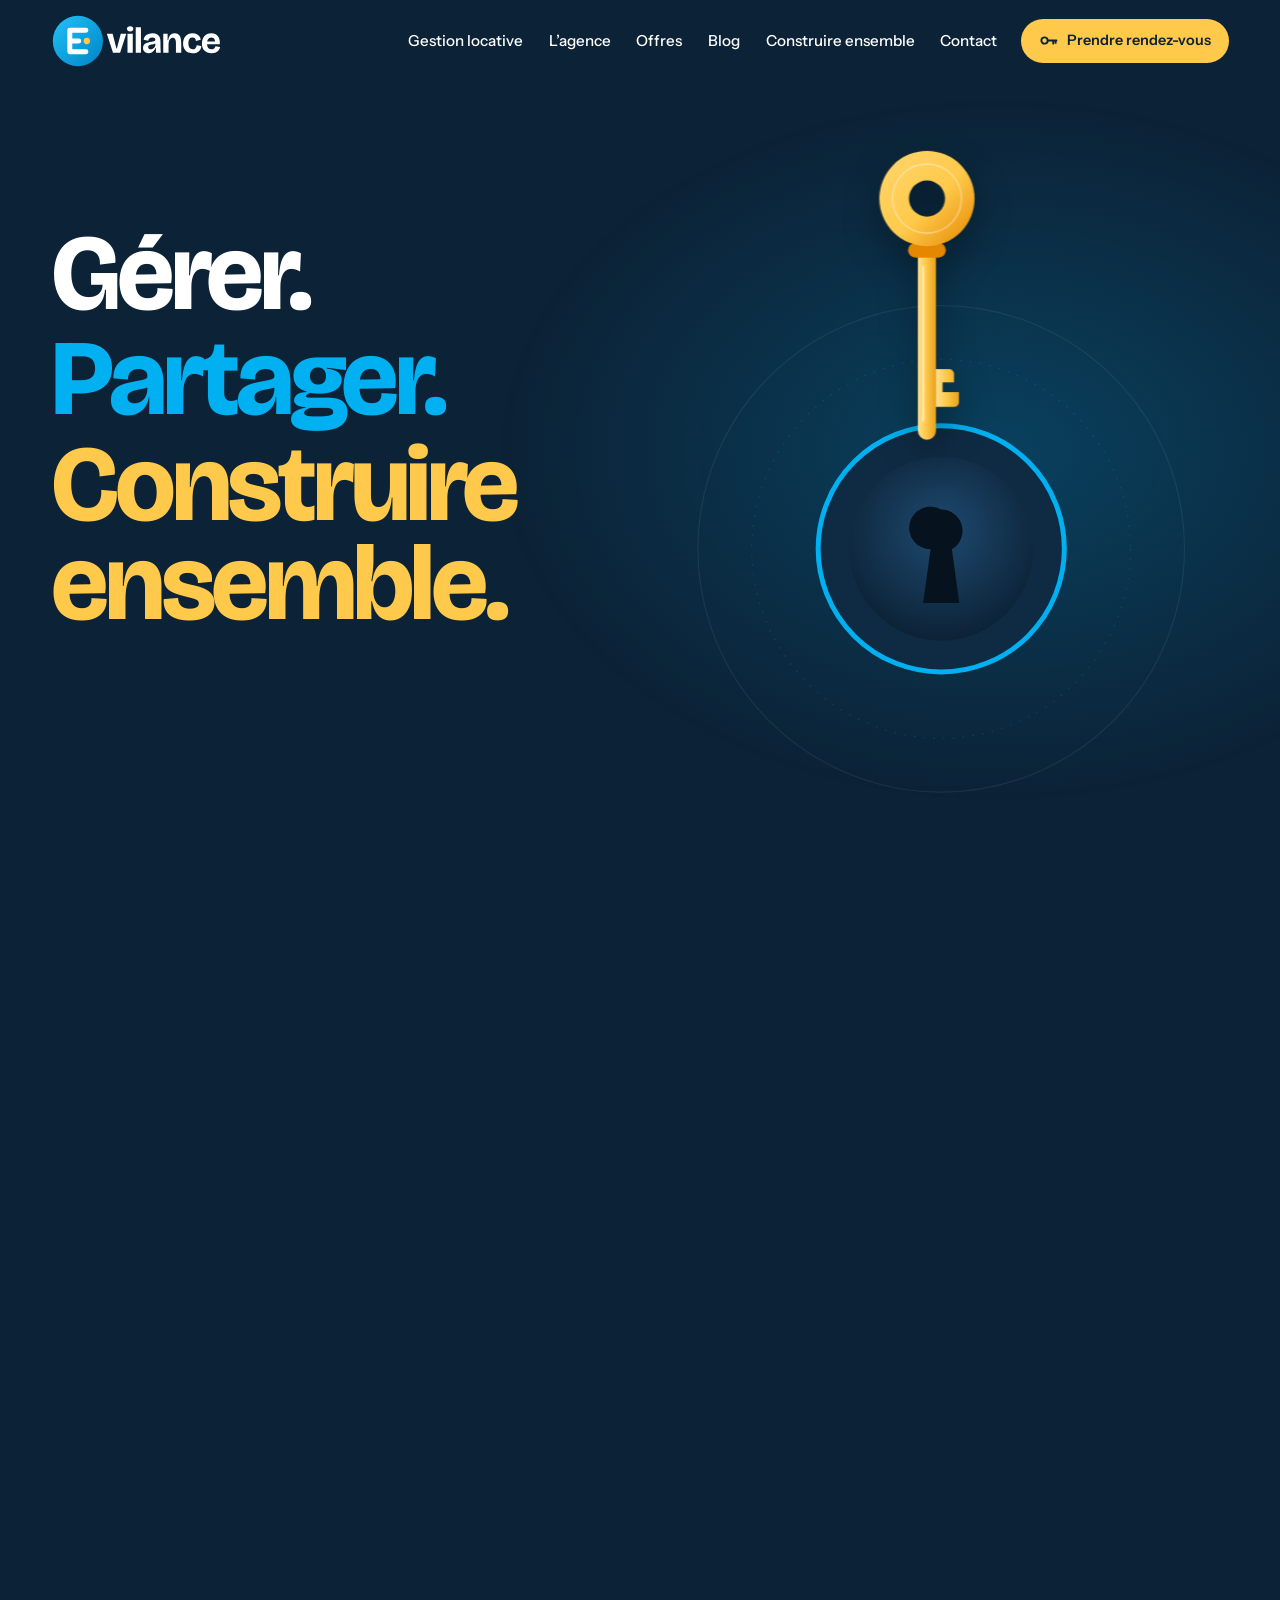
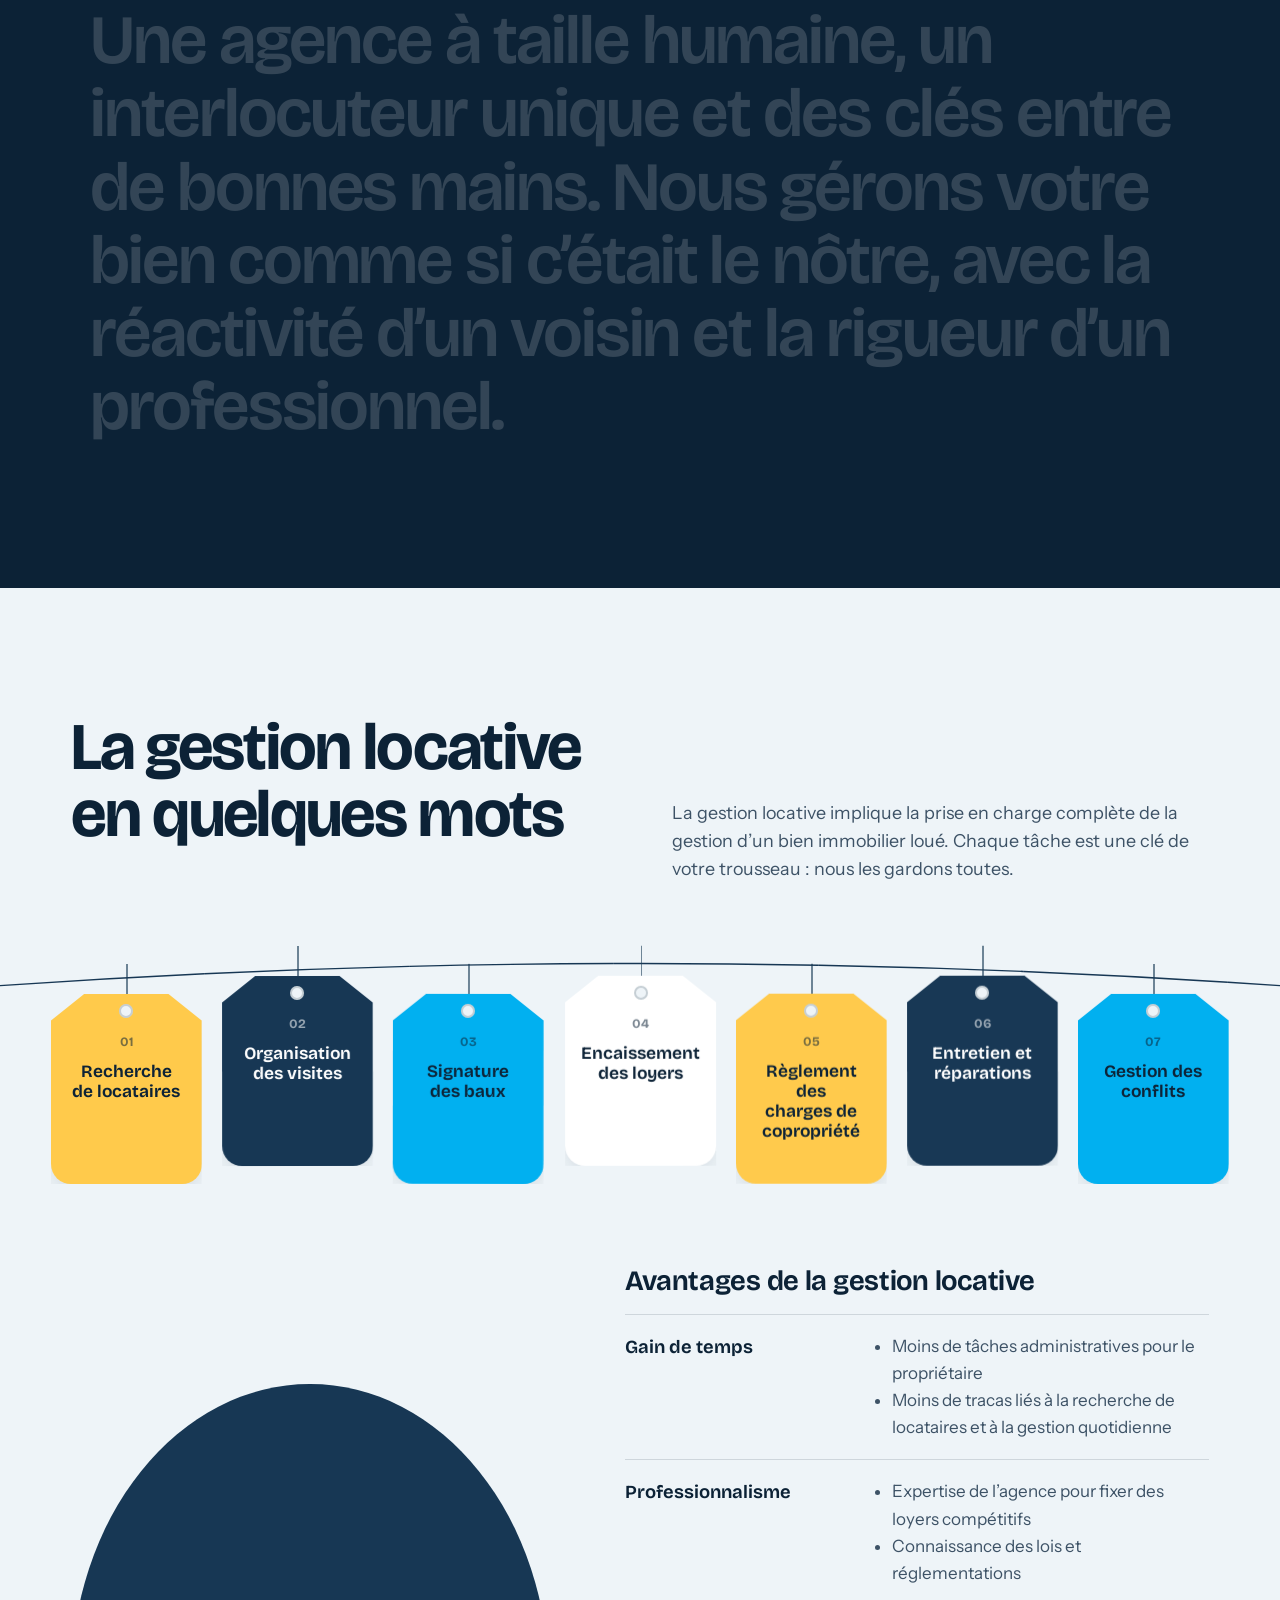
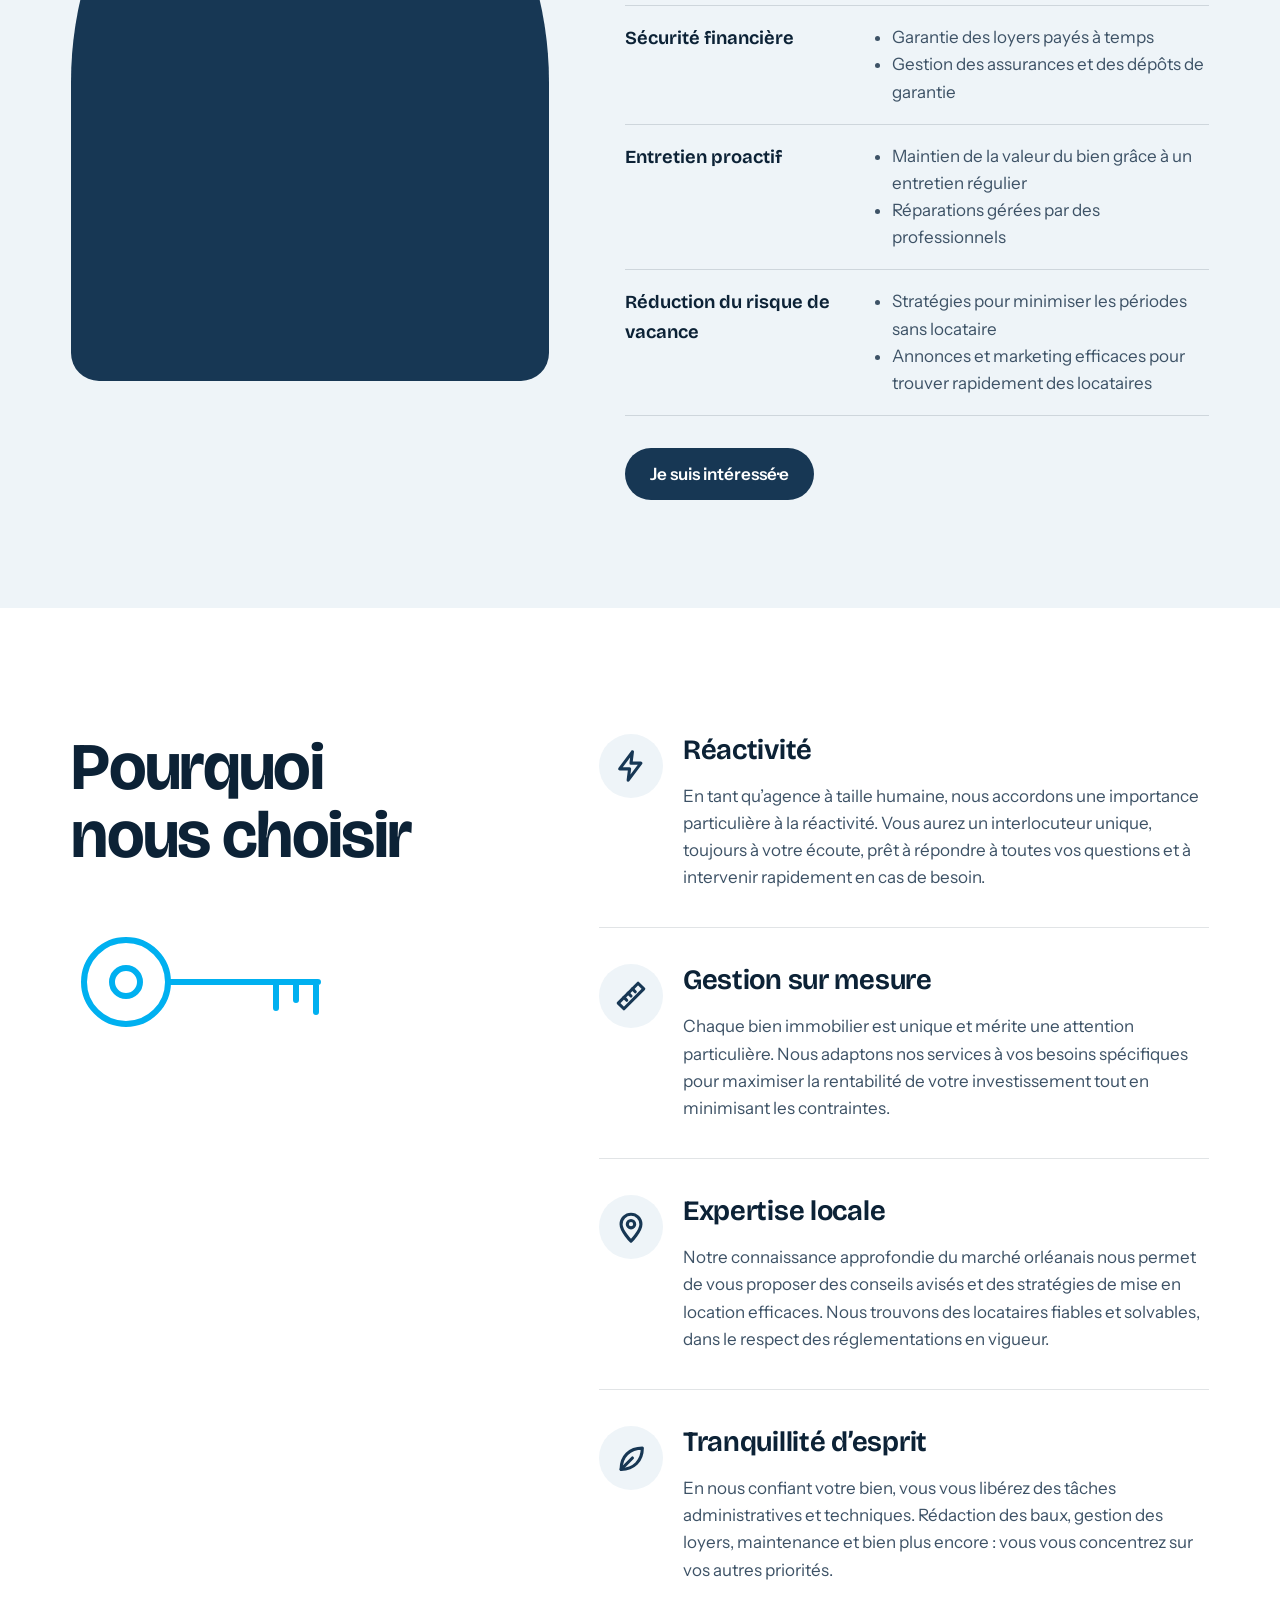
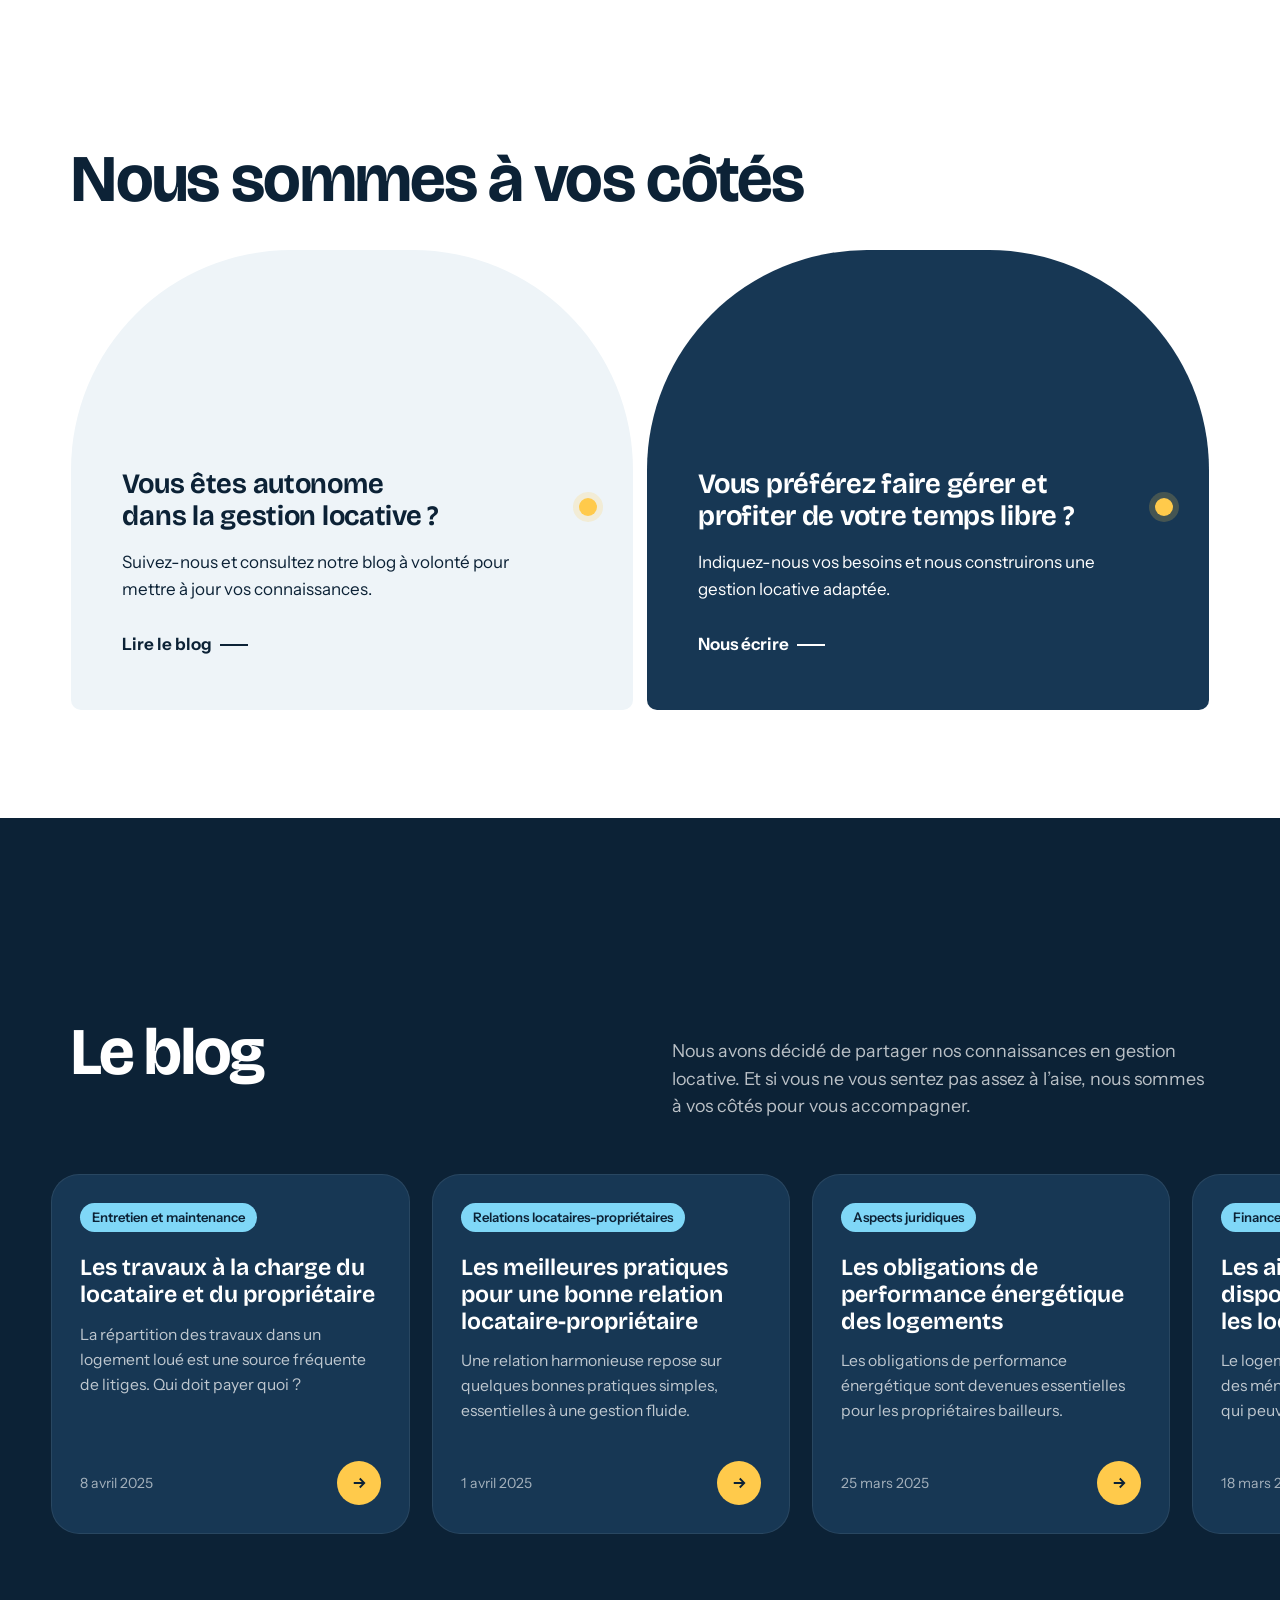
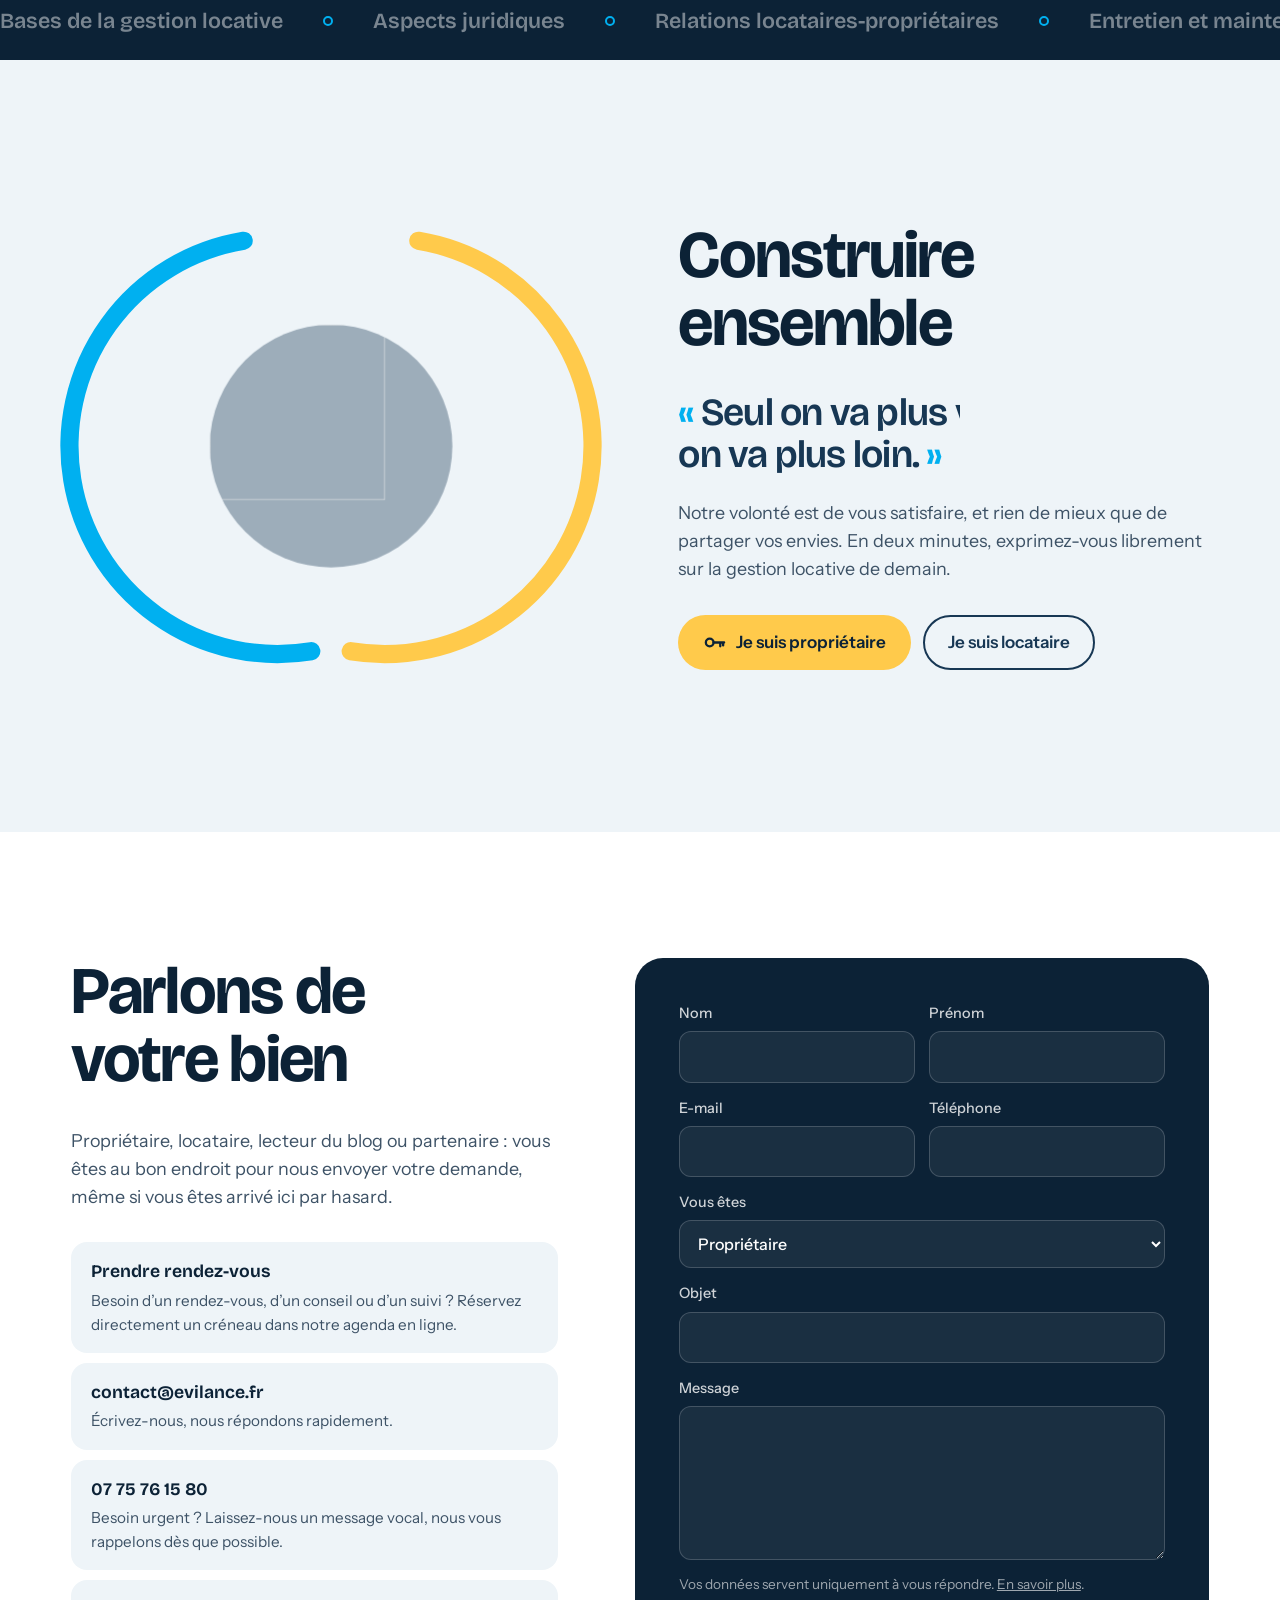
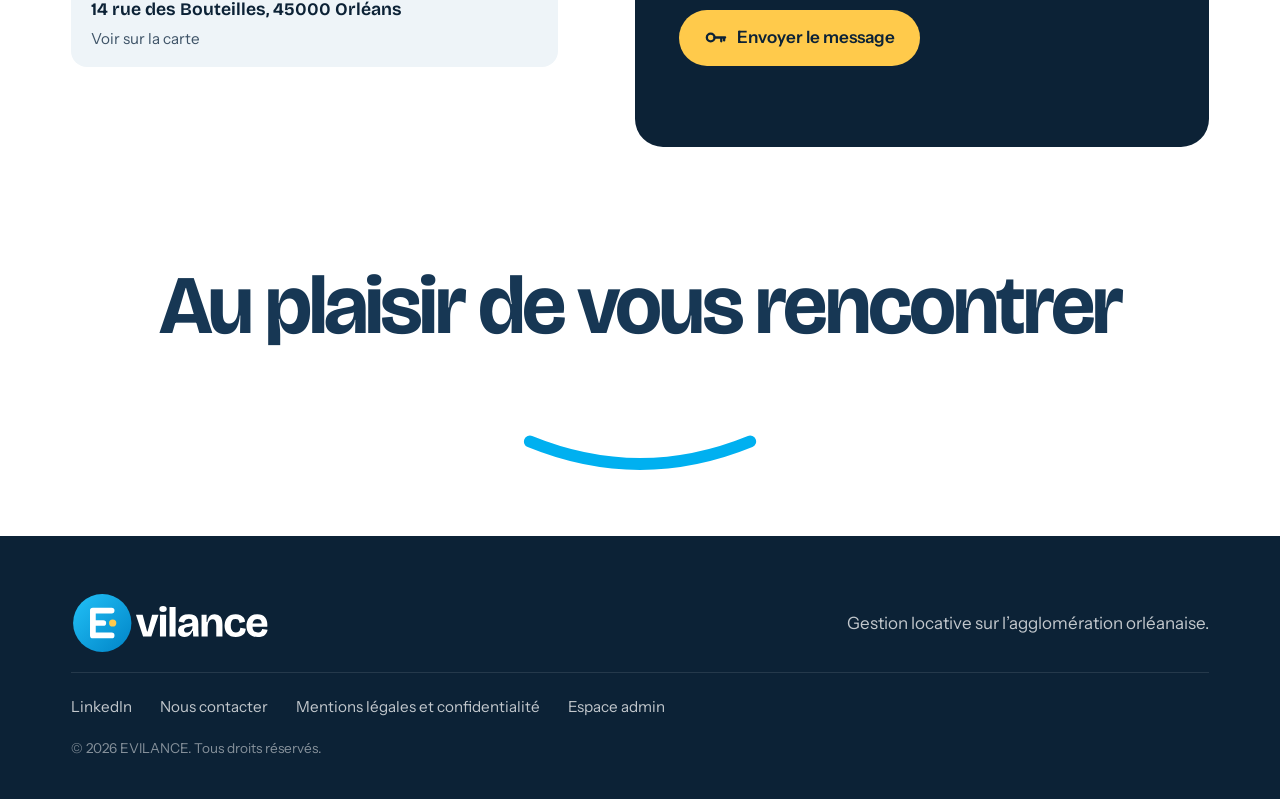
==== commit 76715515: "Logo modernisé, serrure verticale et nouvelle clé Co-Authored-By: Claude Opus 5.5 <noreply@anthropic" ====
--- a/index.html
+++ b/index.html
@@ -25,7 +25,7 @@
   <!-- ===== En-tête ===== -->
   <header class="nav" id="nav">
     <a class="nav__brand" href="#accueil" aria-label="Evilance, retour en haut">
-      <img src="assets/img/logo-light.svg" alt="Evilance" width="180" height="49">
+      <img src="assets/img/logo-light.svg" alt="Evilance" width="176" height="55">
     </a>
     <nav class="nav__links" id="navLinks" aria-label="Navigation principale">
       <a href="#gestion">Gestion locative</a>
@@ -51,33 +51,39 @@
           <p class="hero__hint" aria-hidden="true"><span class="hero__mouse"></span>Tournez la clé</p>
         </div>
 
-        <svg class="hero__lock" viewBox="0 0 700 700" aria-hidden="true">
+        <svg class="hero__lock" viewBox="0 0 700 820" aria-hidden="true">
           <defs>
-            <clipPath id="keyClip"><rect x="-400" y="0" width="832" height="700"/></clipPath>
-            <radialGradient id="cyl" cx="50%" cy="45%" r="60%">
+            <!-- tout ce qui passe sous le centre du trou de serrure disparaît dans la serrure -->
+            <clipPath id="keyClip"><rect x="-300" y="-400" width="1300" height="878"/></clipPath>
+            <radialGradient id="cyl" cx="50%" cy="40%" r="60%">
               <stop offset="0" stop-color="#1E4A70"/><stop offset="1" stop-color="#0C2236"/>
             </radialGradient>
+            <linearGradient id="keyGold" x1="0" y1="0" x2="1" y2="1">
+              <stop offset="0" stop-color="#FFD66E"/><stop offset=".55" stop-color="#FFCA4B"/><stop offset="1" stop-color="#E58700"/>
+            </linearGradient>
+            <linearGradient id="keyShaft" x1="0" y1="0" x2="1" y2="0">
+              <stop offset="0" stop-color="#FFE08F"/><stop offset=".45" stop-color="#FFCA4B"/><stop offset="1" stop-color="#E9A21C"/>
+            </linearGradient>
           </defs>
           <!-- anneaux décoratifs -->
-          <circle class="lock__halo" cx="450" cy="350" r="232" />
-          <circle class="lock__halo lock__halo--2" cx="450" cy="350" r="300" />
+          <circle class="lock__halo" cx="350" cy="500" r="232"/>
+          <circle class="lock__halo lock__halo--2" cx="350" cy="500" r="300"/>
           <!-- plaque -->
-          <circle class="lock__plate" cx="450" cy="350" r="150"/>
+          <circle class="lock__plate" cx="350" cy="500" r="150"/>
+          <circle class="lock__ring" id="lockRing" cx="350" cy="500" r="150"/>
           <g class="lock__turn" id="lockTurn">
-            <circle cx="450" cy="350" r="112" fill="url(#cyl)"/>
-            <circle class="lock__ring" id="lockRing" cx="450" cy="350" r="150"/>
-            <!-- trou de serrure -->
-            <circle cx="430" cy="350" r="20" fill="#06131F"/>
-            <rect x="430" y="341" width="92" height="18" rx="9" fill="#06131F"/>
+            <circle class="lock__cyl" cx="350" cy="500" r="112" fill="url(#cyl)"/>
+            <!-- trou de serrure vertical -->
+            <path class="lock__hole" d="M350 452a26 26 0 0 1 13 48.5L372 566h-44l9-65.5A26 26 0 1 1 350 452z"/>
             <!-- clé -->
             <g clip-path="url(#keyClip)">
               <g class="key" id="key">
-                <rect class="key__shaft" x="104" y="341" width="236" height="18" rx="4"/>
-                <path class="key__teeth" d="M262 359h14v16h12v-8h12v18h12v-10h16v-16z"/>
-                <rect class="key__collar" x="104" y="333" width="20" height="34" rx="4"/>
-                <circle class="key__bow" cx="60" cy="350" r="48"/>
-                <circle class="key__bow-ring" cx="60" cy="350" r="48"/>
-                <path transform="translate(0 290)" fill="#fff" d="M45.015625 37.34375H77.484375V46.4375H57.046875V55.125H76.265625V64.21875H57.046875V74.90625H78.171875V84.0H45.015625Z"/>
+                <rect class="key__shaft" x="339" y="150" width="22" height="236" rx="11" fill="url(#keyShaft)"/>
+                <path class="key__teeth" d="M361 300h16a6 6 0 0 1 6 6v10h-14v12h20v12a6 6 0 0 1-6 6h-22z" fill="url(#keyShaft)"/>
+                <rect class="key__shine" x="344" y="174" width="3" height="190" rx="1.5"/>
+                <rect class="key__collar" x="327" y="146" width="46" height="18" rx="9"/>
+                <path class="key__bow" fill-rule="evenodd" fill="url(#keyGold)" d="M350 34a58 58 0 1 1 0 116a58 58 0 1 1 0-116zm0 36a22 22 0 1 0 0 44a22 22 0 1 0 0-44z"/>
+                <circle class="key__bow-line" cx="350" cy="92" r="42"/>
               </g>
             </g>
           </g>
@@ -264,7 +270,7 @@
 
   <footer class="footer">
     <div class="wrap footer__grid">
-      <img src="assets/img/logo-light.svg" alt="Evilance" width="220" height="60">
+      <img src="assets/img/logo-light.svg" alt="Evilance" width="208" height="65">
       <p class="footer__tag">Gestion locative sur l’agglomération orléanaise.</p>
       <nav class="footer__links" aria-label="Liens utiles">
         <a data-bind-href="settings.linkedin_url" target="_blank" rel="noopener">LinkedIn</a>
--- a/assets/css/site.css
+++ b/assets/css/site.css
@@ -194,16 +194,16 @@
 .hero__mouse::after { content: ""; position: absolute; left: 50%; top: 6px; width: 4px; height: 7px; margin-left: -2px; border-radius: 2px; background: var(--miel); animation: wheel 1.8s infinite; }
 @keyframes wheel { 0% { transform: translateY(0); opacity: 1; } 70% { transform: translateY(10px); opacity: 0; } 100% { opacity: 0; } }
 
-.hero__lock { position: relative; z-index: 1; width: 100%; max-width: 640px; justify-self: end; overflow: visible; }
+.hero__lock { position: relative; z-index: 1; height: min(80vh, 780px); height: min(80svh, 780px); width: auto; max-width: 100%; justify-self: center; overflow: visible; }
 .lock__halo { fill: none; stroke: rgba(0,176,240,.18); stroke-width: 1.5; stroke-dasharray: 2 10; }
 .lock__halo--2 { stroke: rgba(255,255,255,.07); stroke-dasharray: none; }
 .lock__plate { fill: #0F2B44; }
 .lock__ring { fill: none; stroke: var(--azur); stroke-width: 6; }
-.lock__turn { transform-box: view-box; transform-origin: 450px 350px; }
-.key__shaft, .key__teeth, .key__collar { fill: var(--miel); }
+.lock__hole { fill: #06131F; }
+.key { filter: drop-shadow(0 18px 22px rgba(0,0,0,.35)); }
+.key__shine { fill: #fff; opacity: .45; }
 .key__collar { fill: var(--ambre); }
-.key__bow { fill: var(--marine); }
-.key__bow-ring { fill: none; stroke: var(--azur); stroke-width: 5; }
+.key__bow-line { fill: none; stroke: rgba(255,255,255,.35); stroke-width: 2; }
 
 .hero__reveal {
   position: absolute; inset: 0; z-index: 3; background: var(--marine);
@@ -220,7 +220,8 @@
 
 @media (max-width: 860px) {
   .hero__stage { grid-template-columns: 1fr; grid-template-rows: auto 1fr; align-content: start; padding-top: 110px; }
-  .hero__lock { justify-self: center; max-width: 440px; margin-top: -10px; }
+  .hero__lock { height: auto; width: min(100%, 340px); margin-top: -20px; }
+  .hero__hint { display: none; }
   .hero__reveal { clip-path: circle(0px at 50% 66%); }
 }
 
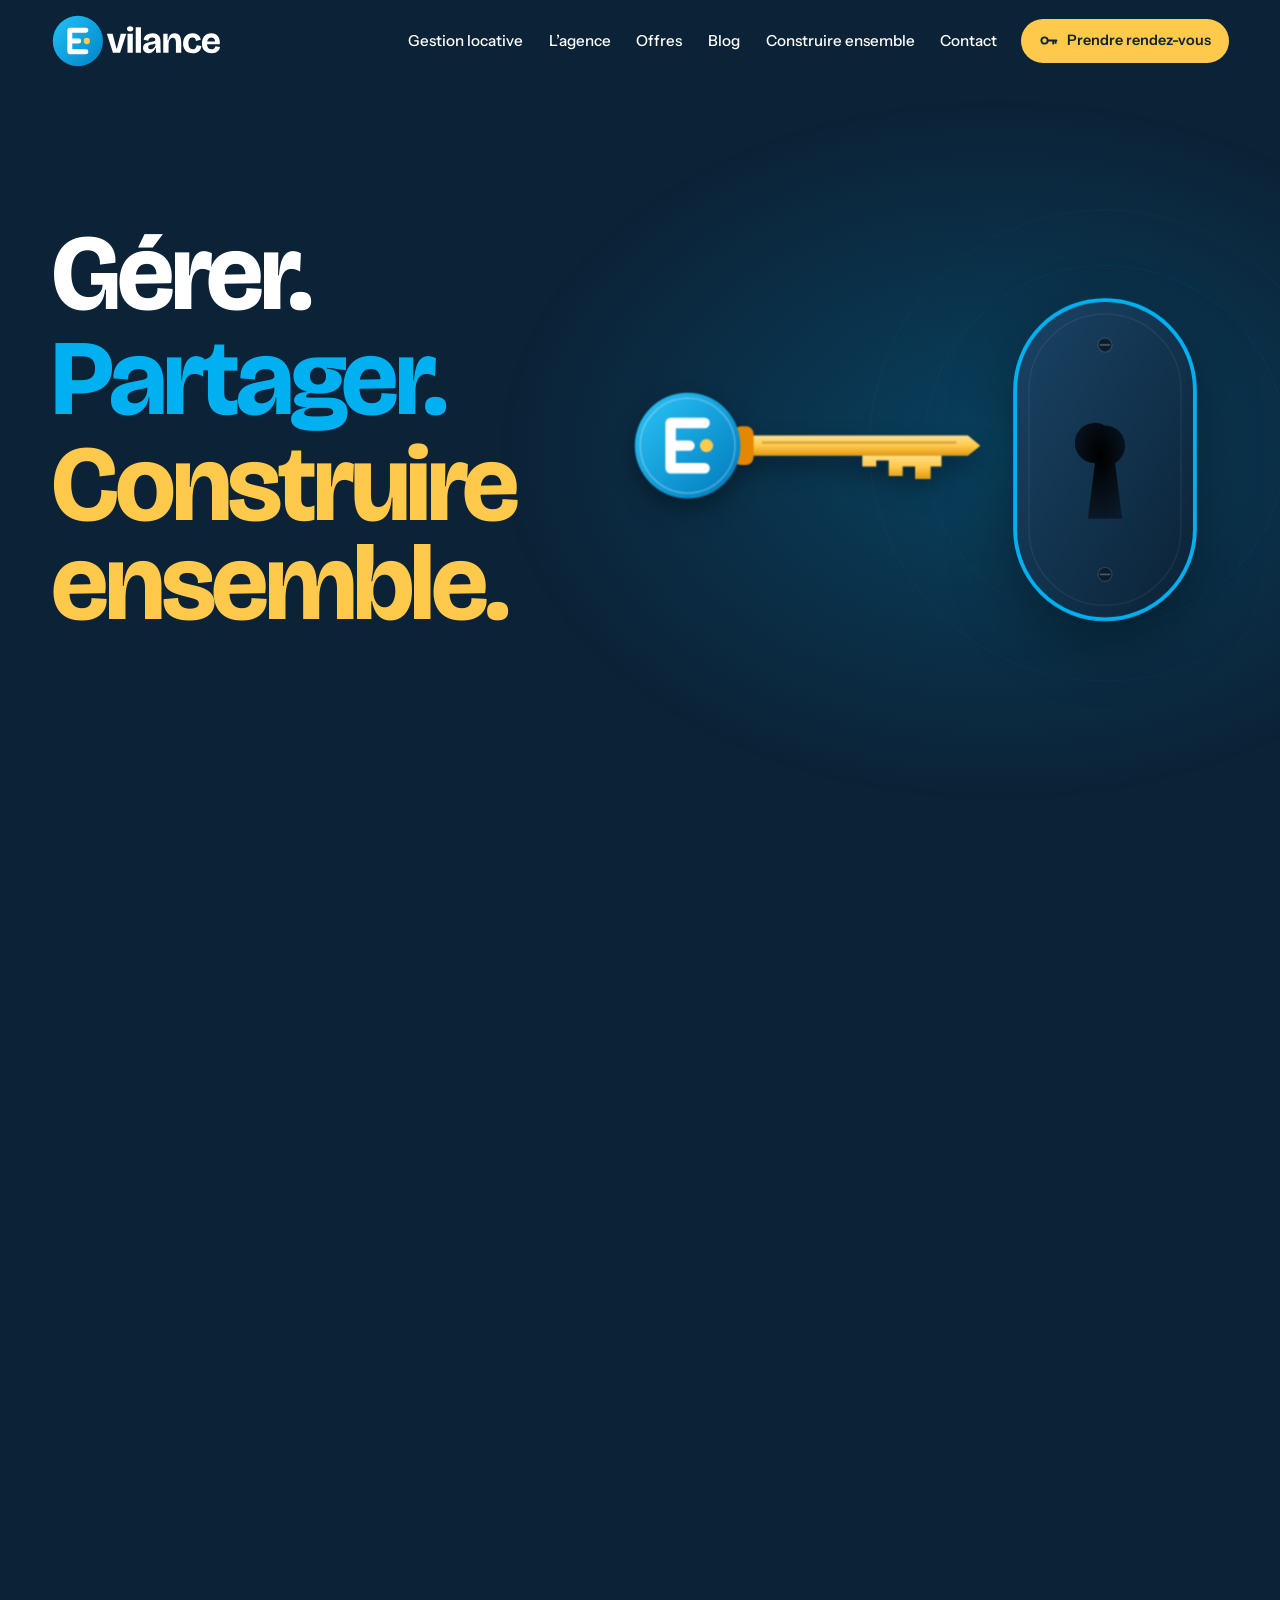
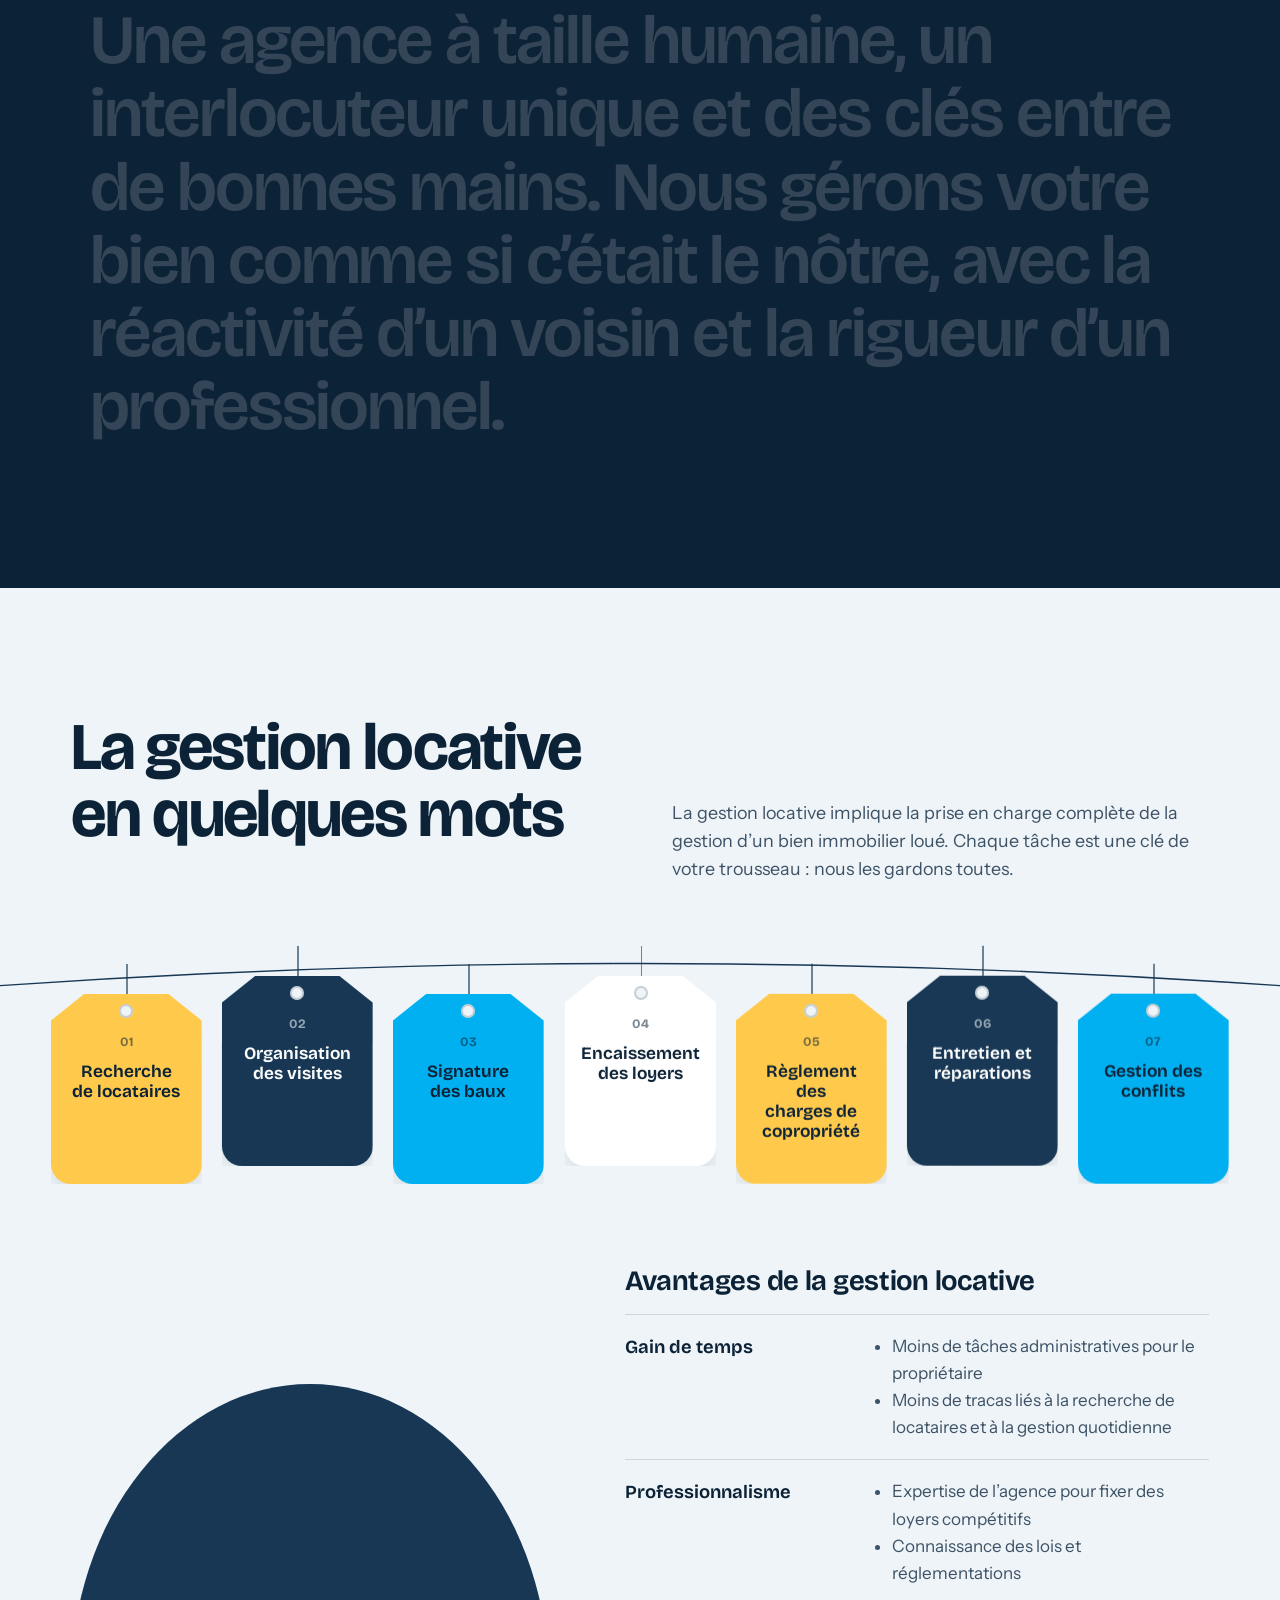
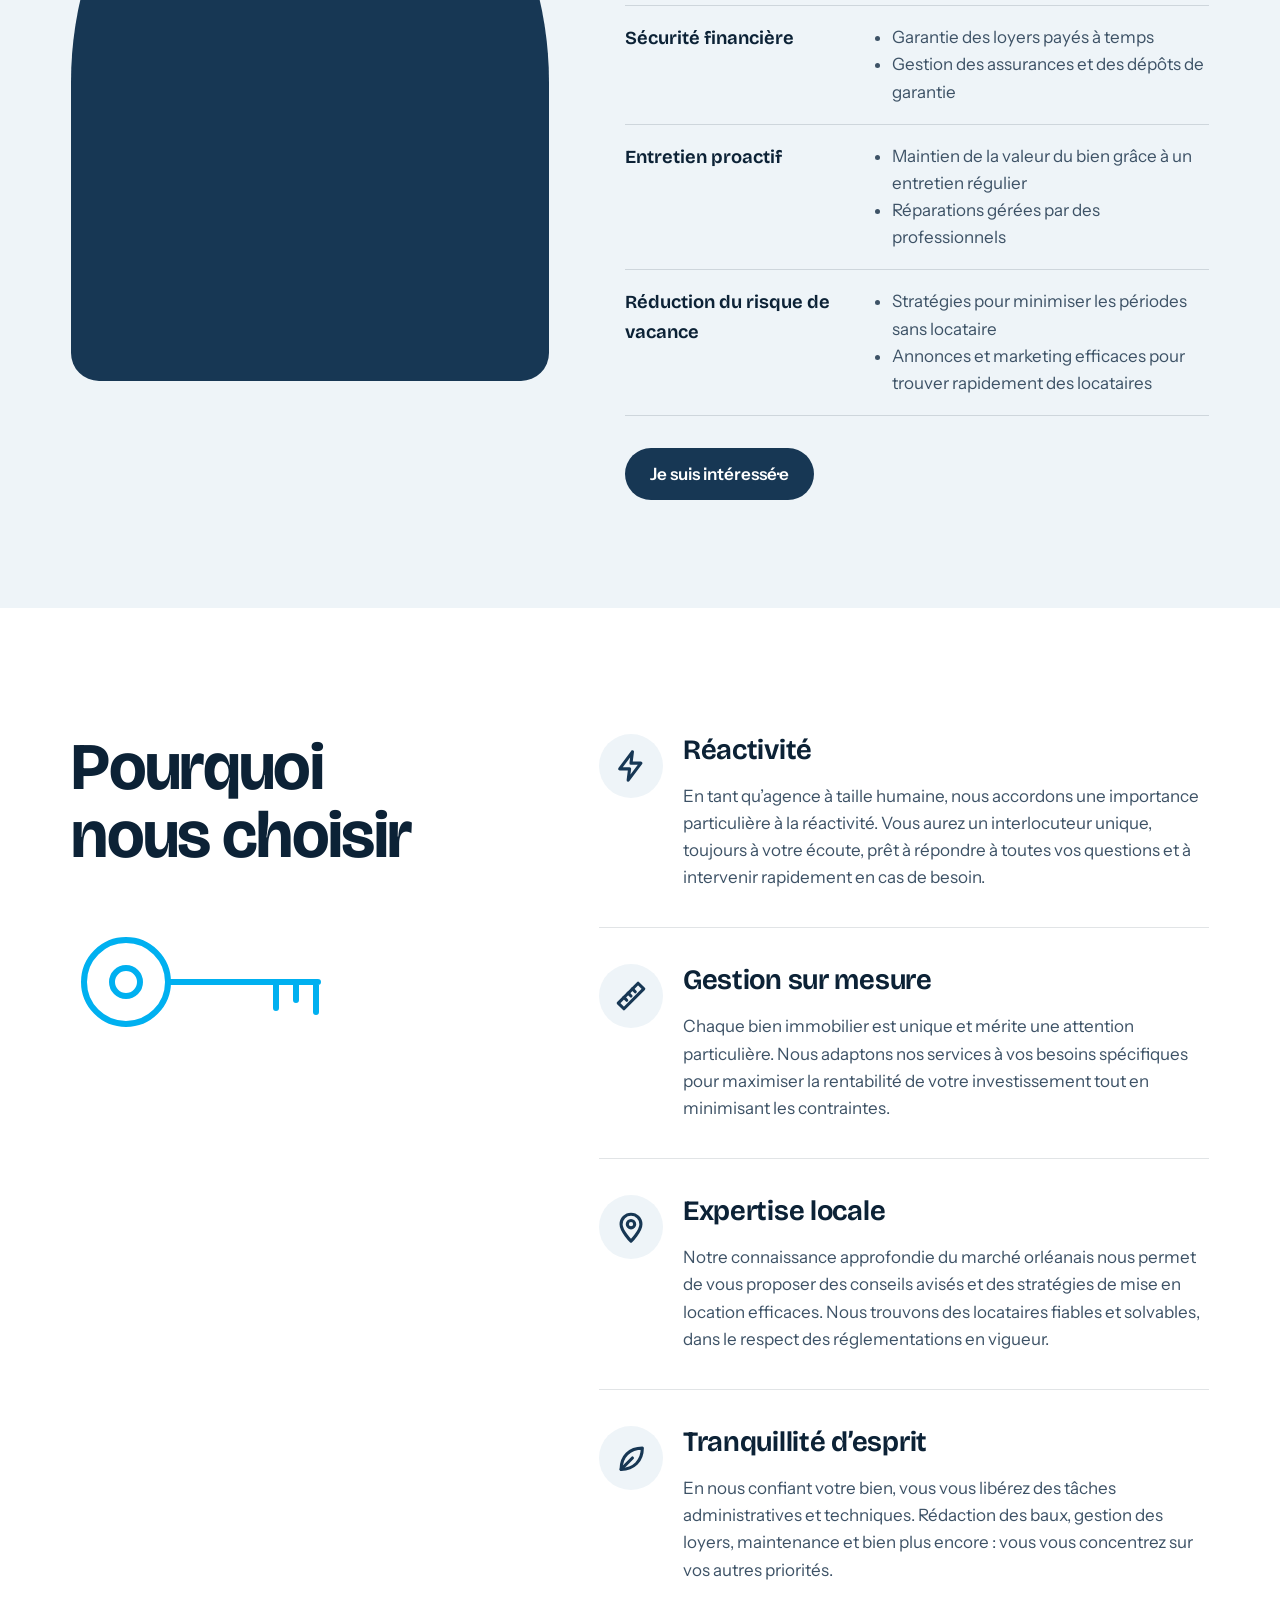
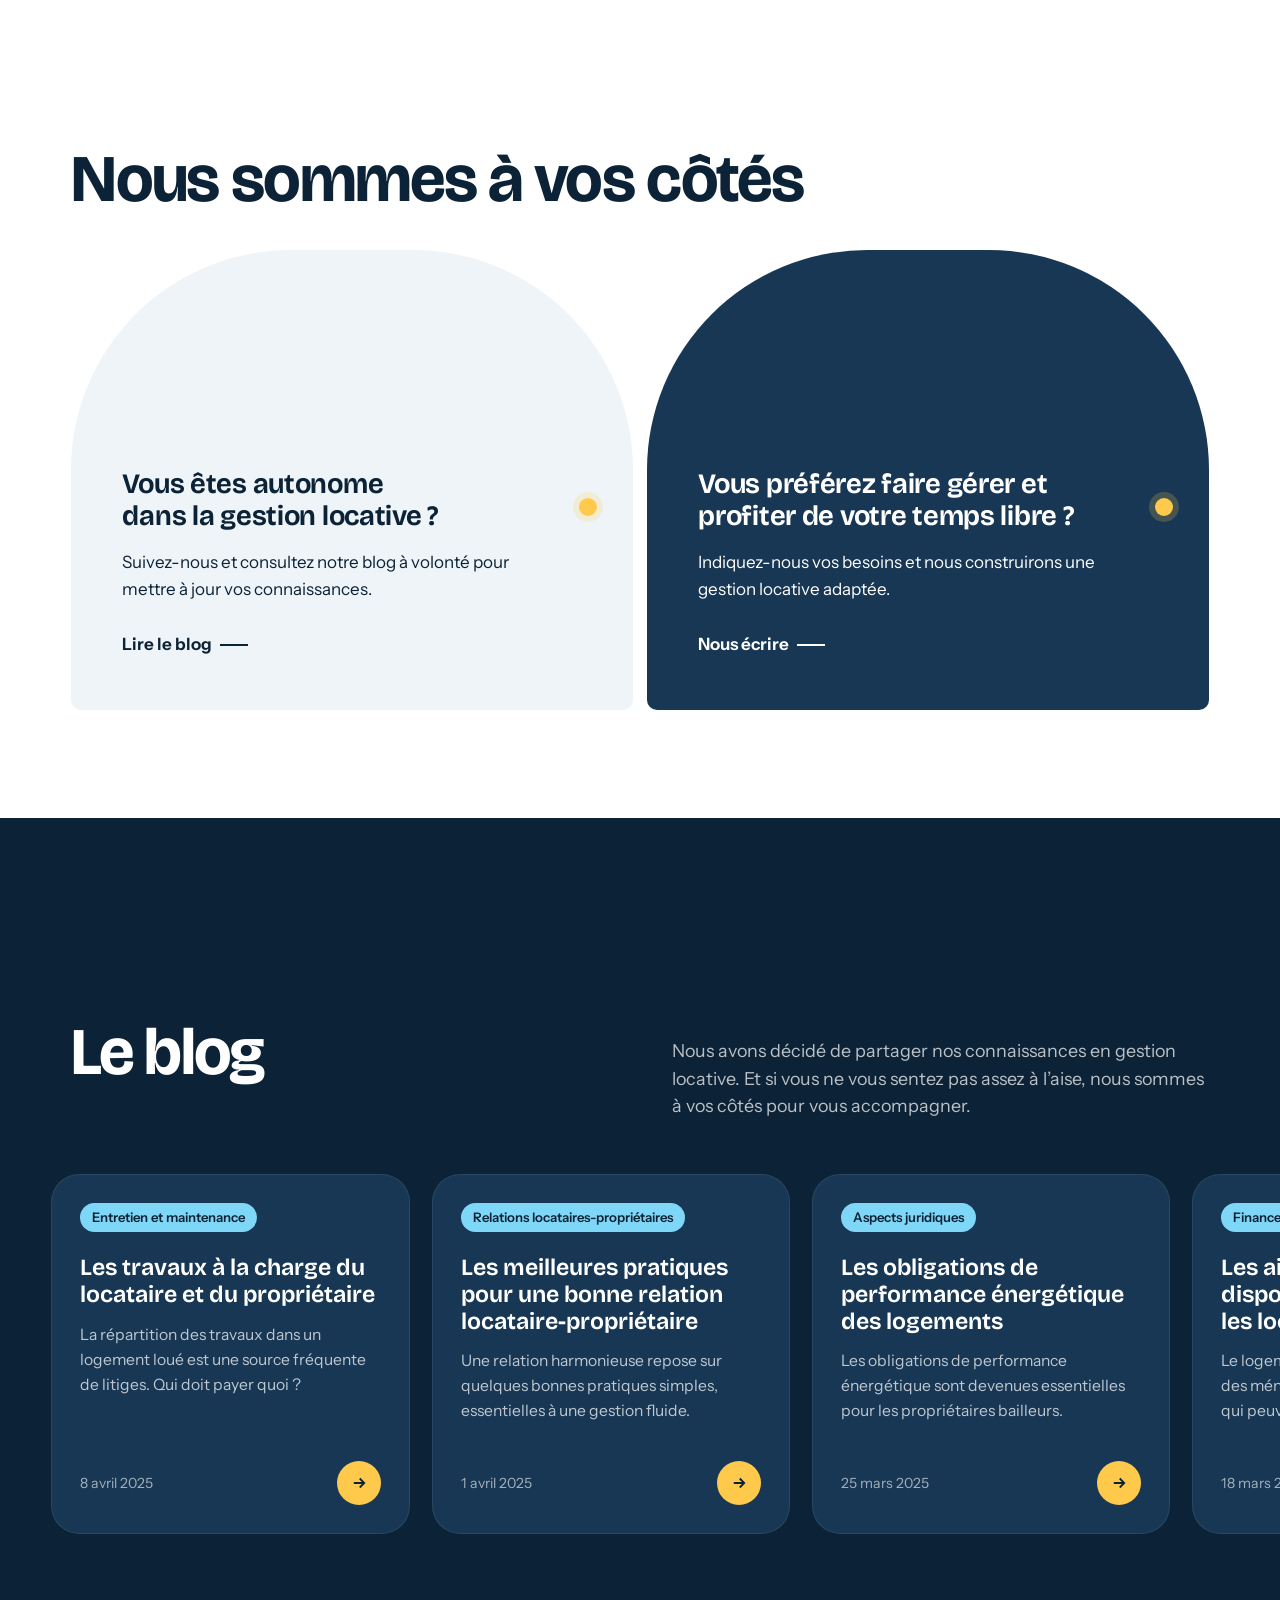
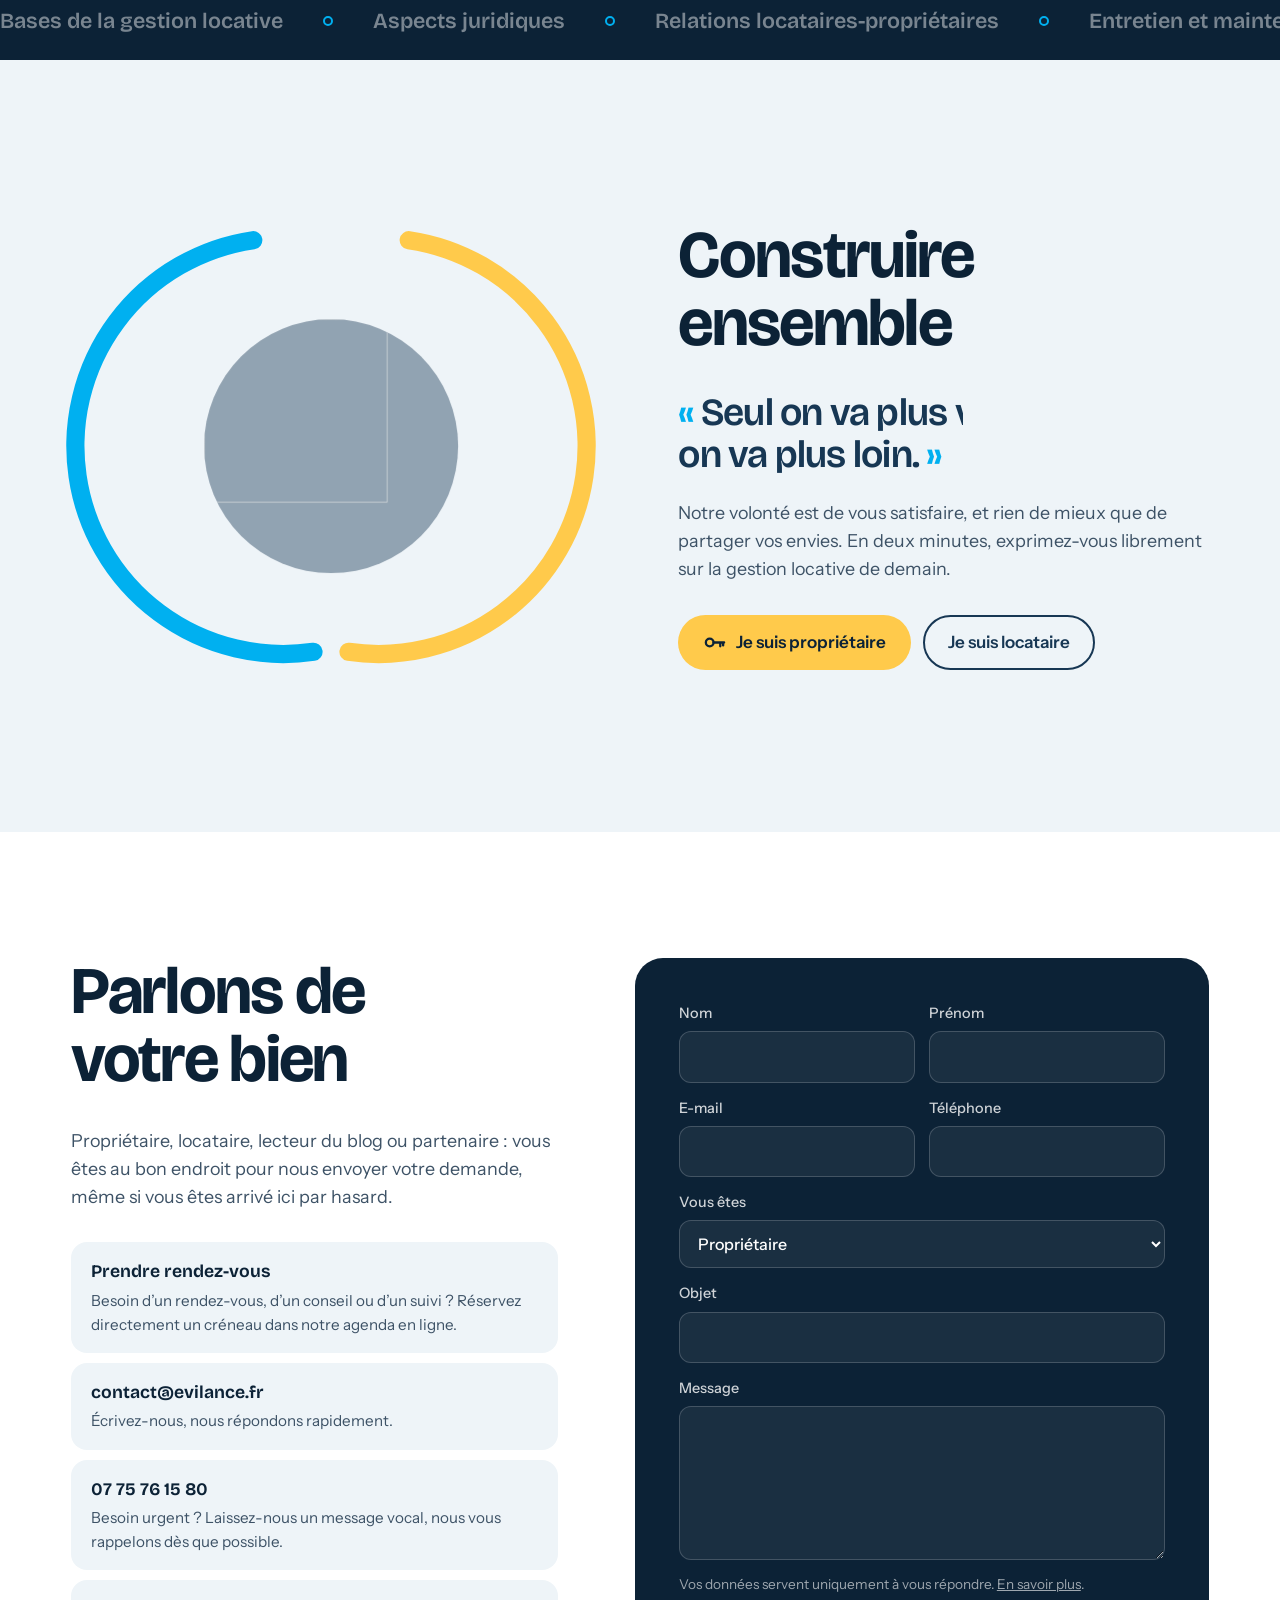
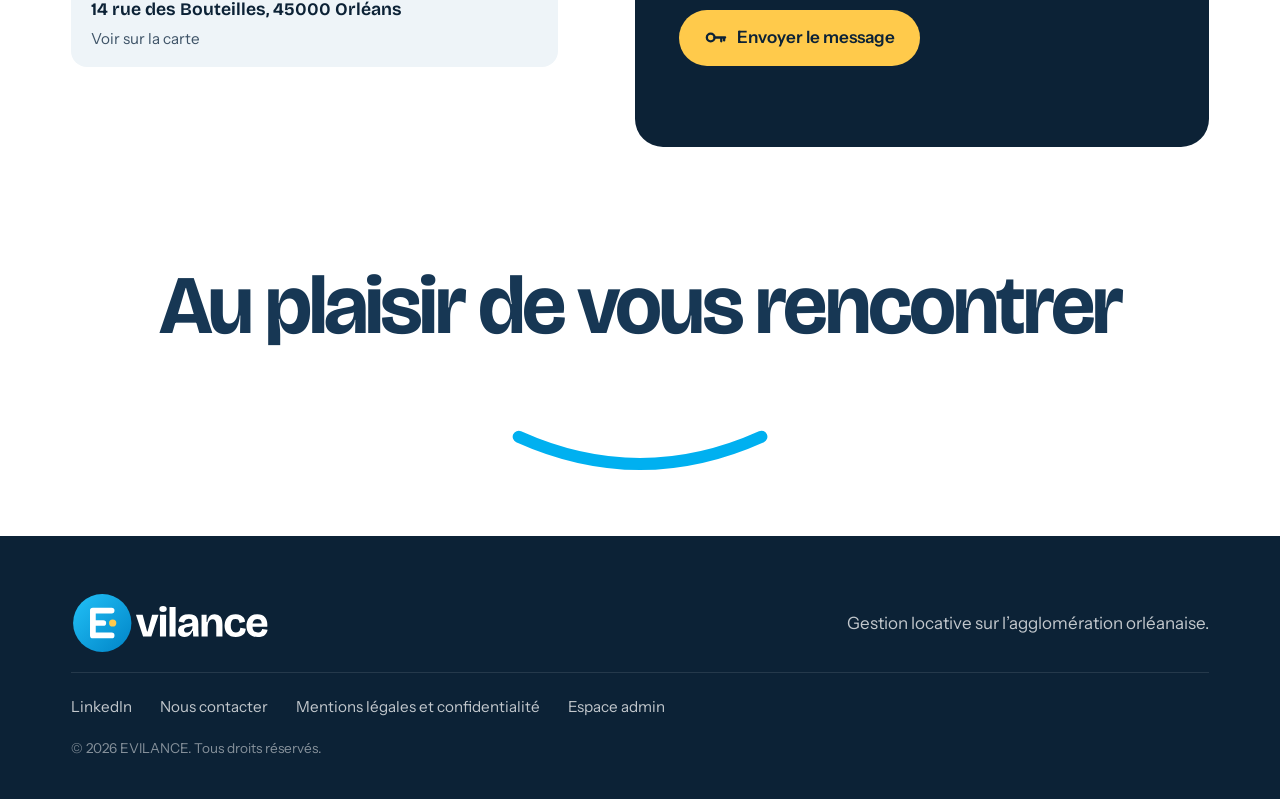
==== commit 4c6e70dc: "Clé 3D avec tête monogramme, serrure verticale, blog intégré (liste, article, admin) Co-Authored-By:" ====
--- a/index.html
+++ b/index.html
@@ -51,43 +51,43 @@
           <p class="hero__hint" aria-hidden="true"><span class="hero__mouse"></span>Tournez la clé</p>
         </div>
 
-        <svg class="hero__lock" viewBox="0 0 700 820" aria-hidden="true">
-          <defs>
-            <!-- tout ce qui passe sous le centre du trou de serrure disparaît dans la serrure -->
-            <clipPath id="keyClip"><rect x="-300" y="-400" width="1300" height="878"/></clipPath>
-            <radialGradient id="cyl" cx="50%" cy="40%" r="60%">
-              <stop offset="0" stop-color="#1E4A70"/><stop offset="1" stop-color="#0C2236"/>
-            </radialGradient>
-            <linearGradient id="keyGold" x1="0" y1="0" x2="1" y2="1">
-              <stop offset="0" stop-color="#FFD66E"/><stop offset=".55" stop-color="#FFCA4B"/><stop offset="1" stop-color="#E58700"/>
-            </linearGradient>
-            <linearGradient id="keyShaft" x1="0" y1="0" x2="1" y2="0">
-              <stop offset="0" stop-color="#FFE08F"/><stop offset=".45" stop-color="#FFCA4B"/><stop offset="1" stop-color="#E9A21C"/>
-            </linearGradient>
-          </defs>
-          <!-- anneaux décoratifs -->
-          <circle class="lock__halo" cx="350" cy="500" r="232"/>
-          <circle class="lock__halo lock__halo--2" cx="350" cy="500" r="300"/>
-          <!-- plaque -->
-          <circle class="lock__plate" cx="350" cy="500" r="150"/>
-          <circle class="lock__ring" id="lockRing" cx="350" cy="500" r="150"/>
-          <g class="lock__turn" id="lockTurn">
-            <circle class="lock__cyl" cx="350" cy="500" r="112" fill="url(#cyl)"/>
-            <!-- trou de serrure vertical -->
-            <path class="lock__hole" d="M350 452a26 26 0 0 1 13 48.5L372 566h-44l9-65.5A26 26 0 1 1 350 452z"/>
-            <!-- clé -->
-            <g clip-path="url(#keyClip)">
-              <g class="key" id="key">
-                <rect class="key__shaft" x="339" y="150" width="22" height="236" rx="11" fill="url(#keyShaft)"/>
-                <path class="key__teeth" d="M361 300h16a6 6 0 0 1 6 6v10h-14v12h20v12a6 6 0 0 1-6 6h-22z" fill="url(#keyShaft)"/>
-                <rect class="key__shine" x="344" y="174" width="3" height="190" rx="1.5"/>
-                <rect class="key__collar" x="327" y="146" width="46" height="18" rx="9"/>
-                <path class="key__bow" fill-rule="evenodd" fill="url(#keyGold)" d="M350 34a58 58 0 1 1 0 116a58 58 0 1 1 0-116zm0 36a22 22 0 1 0 0 44a22 22 0 1 0 0-44z"/>
-                <circle class="key__bow-line" cx="350" cy="92" r="42"/>
-              </g>
-            </g>
-          </g>
-        </svg>
+        <!-- Serrure verticale + clé en 3D (la tête de la clé reprend le monogramme E) -->
+        <div class="lock" id="lockWrap" aria-hidden="true">
+          <div class="lock__stage" id="lockStage">
+            <div class="lock__halo"></div>
+            <div class="lock__halo lock__halo--2"></div>
+            <svg class="lock__plate" id="lockPlate" viewBox="0 0 240 420">
+              <defs>
+                <linearGradient id="plateG" x1="0" y1="0" x2="1" y2="1"><stop offset="0" stop-color="#1A4466"/><stop offset="1" stop-color="#0B2236"/></linearGradient>
+                <radialGradient id="holeG" cx="50%" cy="35%" r="70%"><stop offset="0" stop-color="#000"/><stop offset="1" stop-color="#0A1A29"/></radialGradient>
+              </defs>
+              <rect class="plate__body" x="4" y="4" width="232" height="412" rx="116" fill="url(#plateG)"/>
+              <rect class="plate__edge" id="plateEdge" x="4" y="4" width="232" height="412" rx="116"/>
+              <rect class="plate__inner" x="22" y="22" width="196" height="376" rx="98"/>
+              <g class="plate__screw"><circle cx="120" cy="62" r="9"/><path d="M114 62h12"/></g>
+              <g class="plate__screw"><circle cx="120" cy="358" r="9"/><path d="M114 358h12"/></g>
+              <path class="plate__hole" id="keyhole" fill="url(#holeG)" d="M120 166a26 26 0 0 1 13 48.5L142 286h-44l9-71.5A26 26 0 1 1 120 166z"/>
+            </svg>
+            <div class="key3d" id="key3d">
+              <div class="key3d__inner" id="keyInner">
+                <svg viewBox="0 0 460 150">
+                  <defs>
+                    <linearGradient id="kGold" x1="0" y1="0" x2="0" y2="1"><stop offset="0" stop-color="#FFE08F"/><stop offset=".5" stop-color="#FFCA4B"/><stop offset="1" stop-color="#E39A16"/></linearGradient>
+                    <linearGradient id="kAzur" x1="0" y1="0" x2="1" y2="1"><stop offset="0" stop-color="#2CC6F8"/><stop offset="1" stop-color="#0079BC"/></linearGradient>
+                  </defs>
+                  <path class="key__teeth" fill="url(#kGold)" d="M300 86v16h18v-8h16v20h18v-12h16v16h20v-16h14V86z"/>
+                  <path class="key__blade" fill="url(#kGold)" d="M150 62H436l16 13-16 13H150z"/>
+                  <path class="key__groove" d="M172 71H420"/>
+                  <rect class="key__collar" x="134" y="50" width="26" height="50" rx="10"/>
+                  <circle cx="75" cy="75" r="68" fill="url(#kAzur)"/>
+                  <circle class="key__rim" cx="75" cy="75" r="61"/>
+                  <path class="key__e" d="M96.9 45.9H53.1V104.1H96.9M53.1 75H77.4"/>
+                  <circle cx="99.3" cy="75" r="8.5" fill="#FFCA4B"/>
+                </svg>
+              </div>
+            </div>
+          </div>
+        </div>
 
         <!-- l'intérieur qui se révèle quand la porte s'ouvre -->
         <div class="hero__reveal" id="heroReveal">
--- a/assets/css/site.css
+++ b/assets/css/site.css
@@ -194,16 +194,28 @@
 .hero__mouse::after { content: ""; position: absolute; left: 50%; top: 6px; width: 4px; height: 7px; margin-left: -2px; border-radius: 2px; background: var(--miel); animation: wheel 1.8s infinite; }
 @keyframes wheel { 0% { transform: translateY(0); opacity: 1; } 70% { transform: translateY(10px); opacity: 0; } 100% { opacity: 0; } }
 
-.hero__lock { position: relative; z-index: 1; height: min(80vh, 780px); height: min(80svh, 780px); width: auto; max-width: 100%; justify-self: center; overflow: visible; }
-.lock__halo { fill: none; stroke: rgba(0,176,240,.18); stroke-width: 1.5; stroke-dasharray: 2 10; }
-.lock__halo--2 { stroke: rgba(255,255,255,.07); stroke-dasharray: none; }
-.lock__plate { fill: #0F2B44; }
-.lock__ring { fill: none; stroke: var(--azur); stroke-width: 6; }
-.lock__hole { fill: #06131F; }
-.key { filter: drop-shadow(0 18px 22px rgba(0,0,0,.35)); }
-.key__shine { fill: #fff; opacity: .45; }
+/* Serrure 3D : la scène fait 760 × 560 et est mise à l'échelle par le JS (--k) */
+.lock { position: relative; z-index: 1; justify-self: center; width: calc(760px * var(--k, 1)); height: calc(560px * var(--k, 1)); }
+.lock__stage {
+  position: absolute; left: 0; top: 0; width: 760px; height: 560px;
+  transform: scale(var(--k, 1)); transform-origin: 0 0;
+  transform-style: preserve-3d;
+  perspective: 1100px; perspective-origin: 600px 242px;
+}
+.lock__halo { position: absolute; left: 600px; top: 242px; width: 470px; height: 470px; margin: -235px 0 0 -235px; border-radius: 50%; border: 1.5px dashed rgba(0,176,240,.2); }
+.lock__halo--2 { width: 620px; height: 620px; margin: -310px 0 0 -310px; border: 1px solid rgba(255,255,255,.06); }
+.lock__plate { position: absolute; left: 480px; top: 50px; width: 240px; height: 420px; overflow: visible; transform: translateZ(0); filter: drop-shadow(0 30px 40px rgba(0,0,0,.35)); }
+.plate__edge { fill: none; stroke: var(--azur); stroke-width: 5; }
+.plate__inner { fill: none; stroke: rgba(255,255,255,.08); stroke-width: 1.5; }
+.plate__screw circle { fill: #0A1D2E; stroke: rgba(255,255,255,.15); stroke-width: 1.5; }
+.plate__screw path { stroke: rgba(255,255,255,.3); stroke-width: 2; stroke-linecap: round; }
+.key3d { position: absolute; left: 148px; top: 167px; width: 460px; height: 150px; transform-style: preserve-3d; }
+.key3d__inner { width: 100%; height: 100%; transform-style: preserve-3d; }
+.key3d__inner svg { display: block; width: 100%; height: 100%; overflow: visible; filter: drop-shadow(0 14px 16px rgba(0,0,0,.35)); }
+.key__groove { stroke: rgba(120,70,0,.28); stroke-width: 3; stroke-linecap: round; }
 .key__collar { fill: var(--ambre); }
-.key__bow-line { fill: none; stroke: rgba(255,255,255,.35); stroke-width: 2; }
+.key__rim { fill: none; stroke: rgba(255,255,255,.28); stroke-width: 2; }
+.key__e { fill: none; stroke: #fff; stroke-width: 13.4; stroke-linecap: round; stroke-linejoin: round; }
 
 .hero__reveal {
   position: absolute; inset: 0; z-index: 3; background: var(--marine);
@@ -220,7 +232,7 @@
 
 @media (max-width: 860px) {
   .hero__stage { grid-template-columns: 1fr; grid-template-rows: auto 1fr; align-content: start; padding-top: 110px; }
-  .hero__lock { height: auto; width: min(100%, 340px); margin-top: -20px; }
+  .lock { margin-top: -10px; }
   .hero__hint { display: none; }
   .hero__reveal { clip-path: circle(0px at 50% 66%); }
 }
@@ -387,6 +399,10 @@
   transition: background-color .4s, transform .5s var(--ease-out);
 }
 .post:hover { background: #1D4468; transform: translateY(-6px); }
+.post { overflow: hidden; }
+.post__img { display: block; margin: -28px -28px 22px; aspect-ratio: 16 / 9; overflow: hidden; background: var(--nuit); }
+.post__img img { width: 100%; height: 100%; object-fit: cover; transition: transform 1s var(--ease-out); }
+.post:hover .post__img img { transform: scale(1.06); }
 .post__cat { display: inline-block; align-self: flex-start; font-size: .82rem; font-weight: 600; color: var(--nuit); background: var(--azur-soft); border-radius: 999px; padding: 4px 12px; margin-bottom: 22px; }
 .post__title { font-family: var(--display); font-weight: 650; font-size: 1.45rem; line-height: 1.15; margin: 0 0 14px; text-wrap: balance; }
 .post__excerpt { color: rgba(255,255,255,.72); margin: 0 0 auto; font-size: .98rem; }
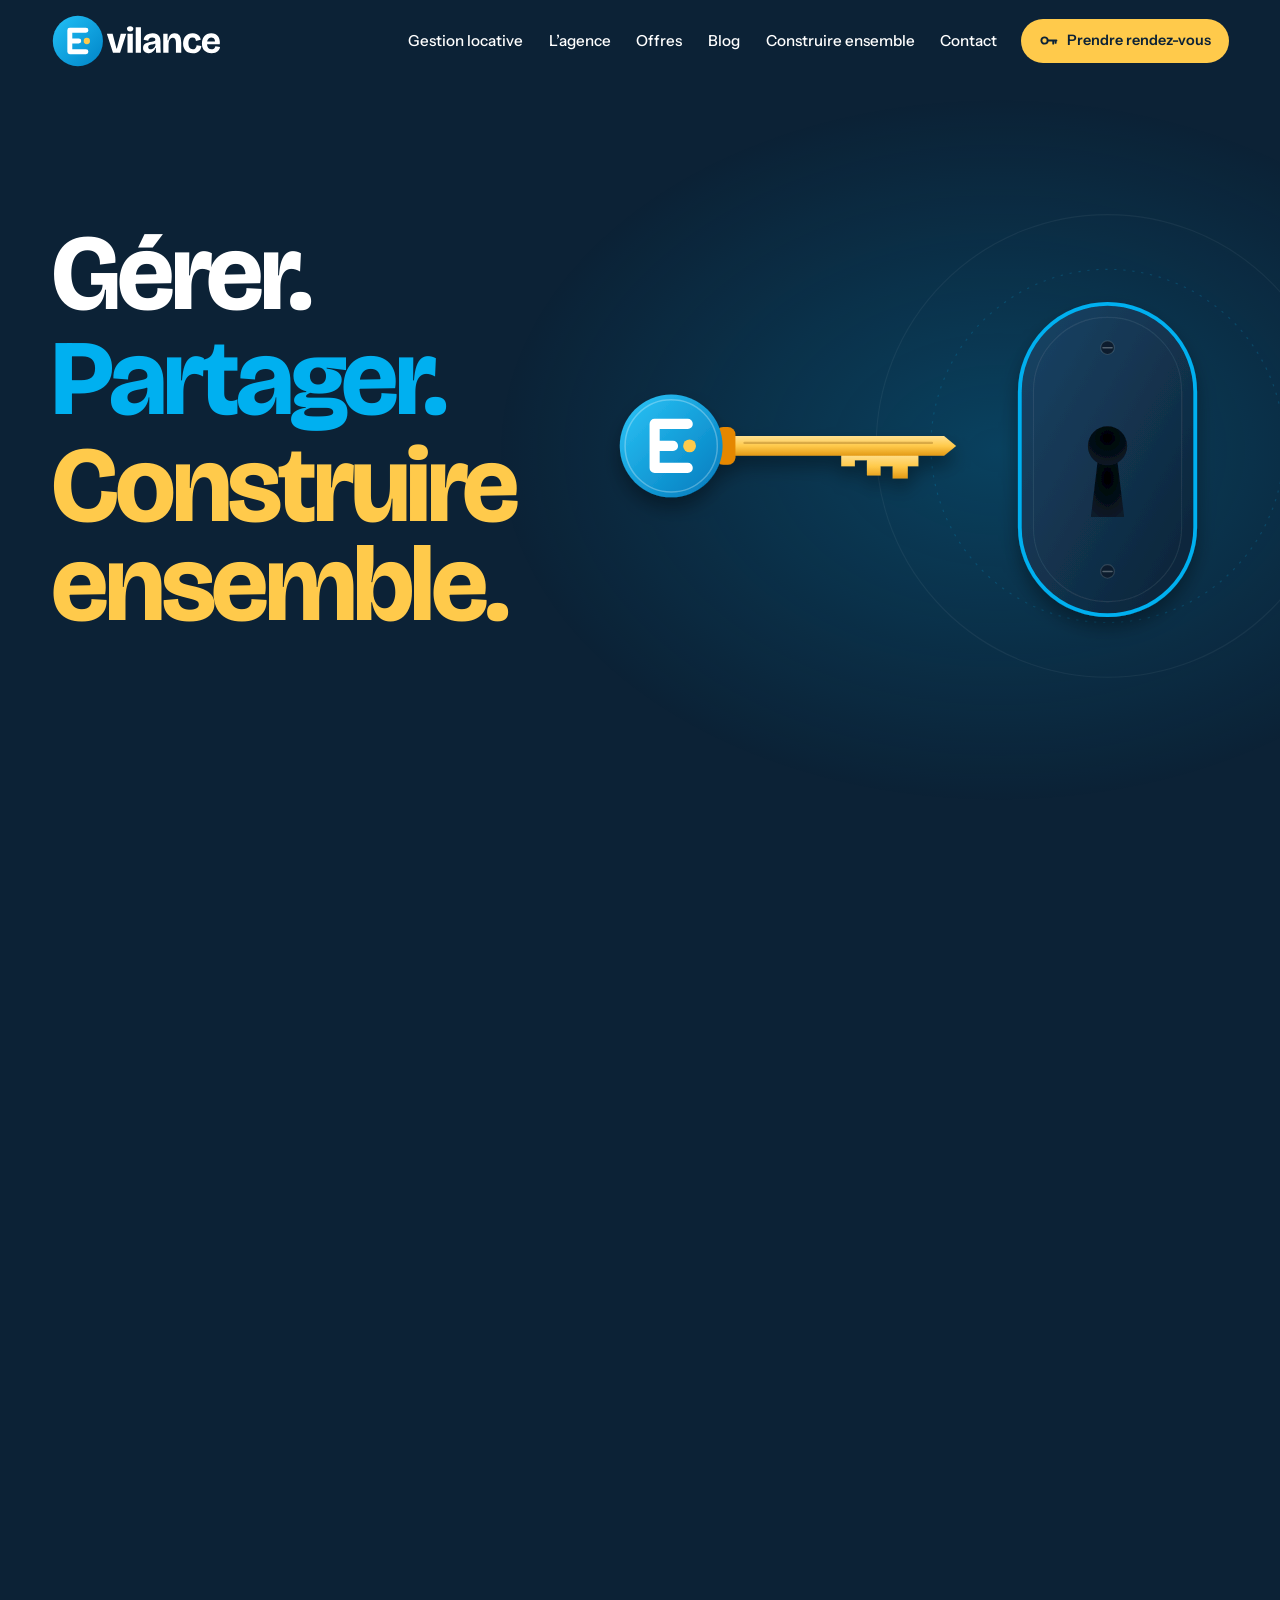
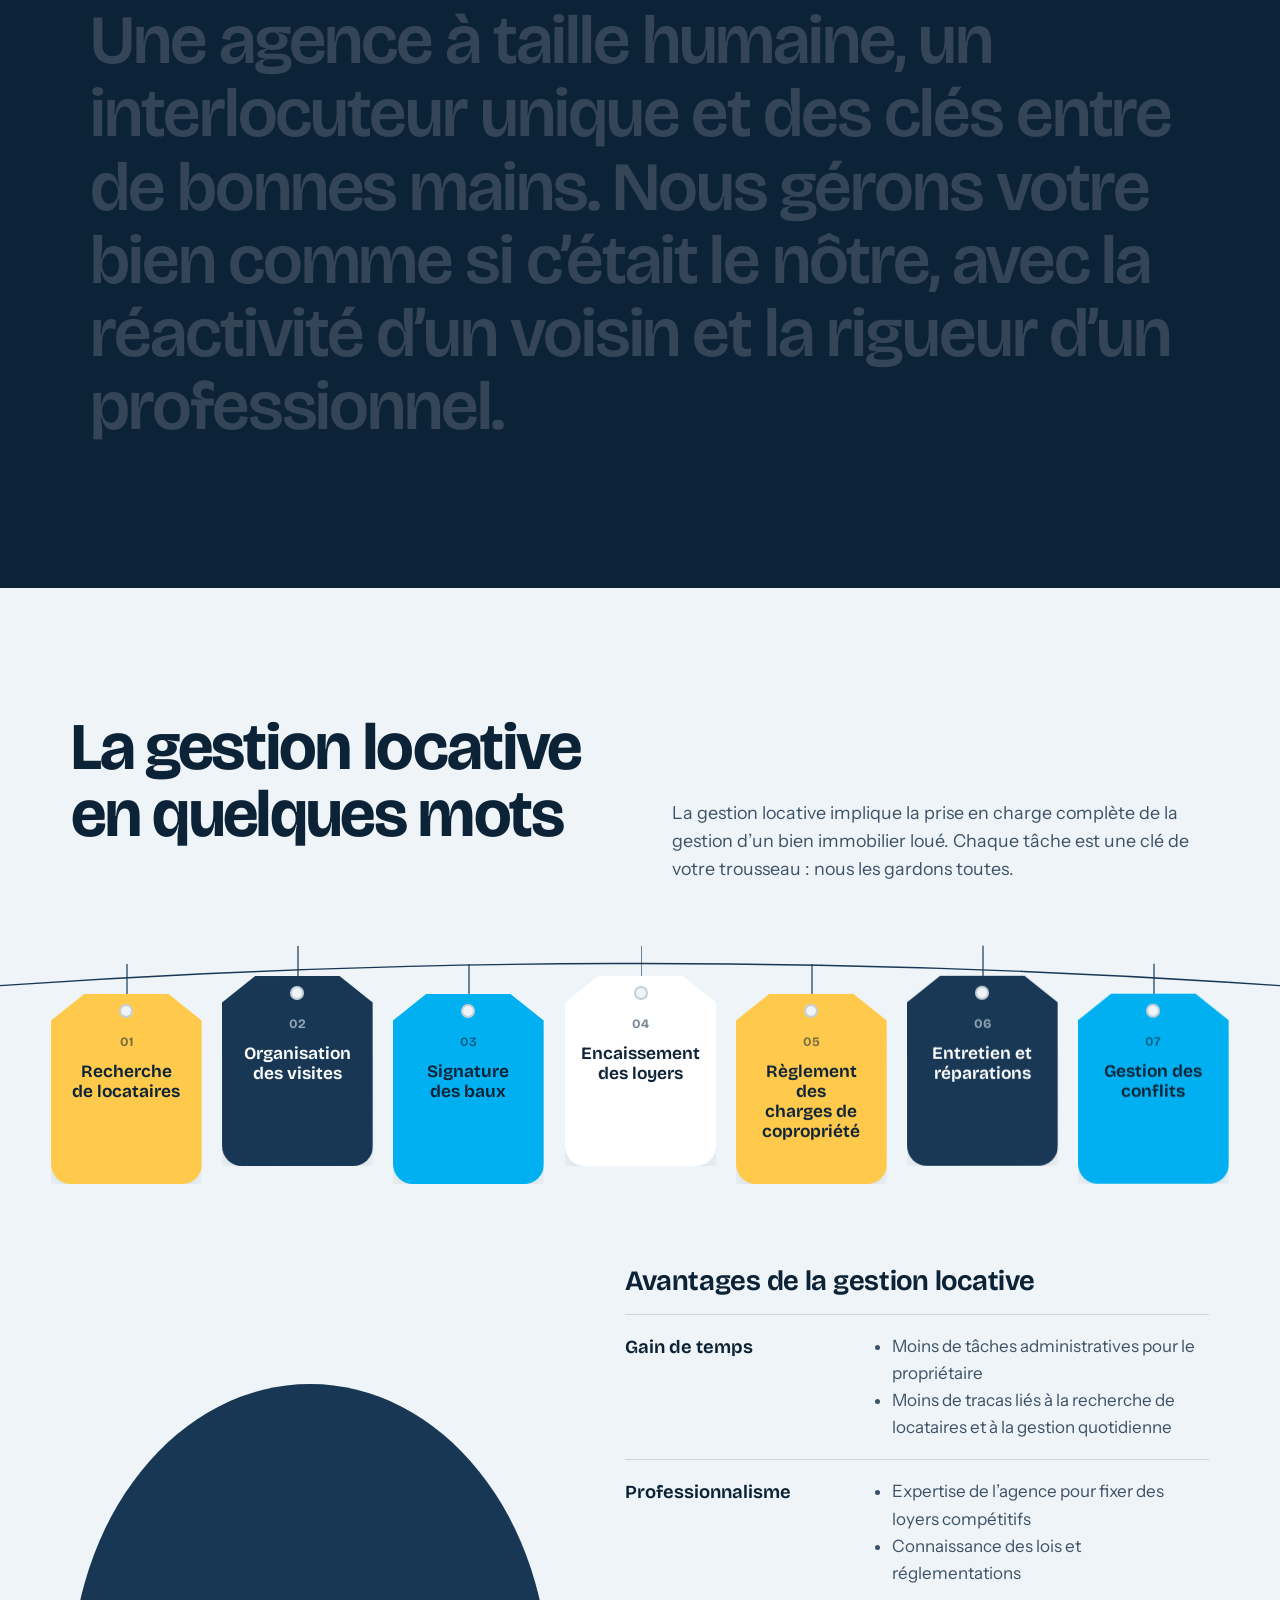
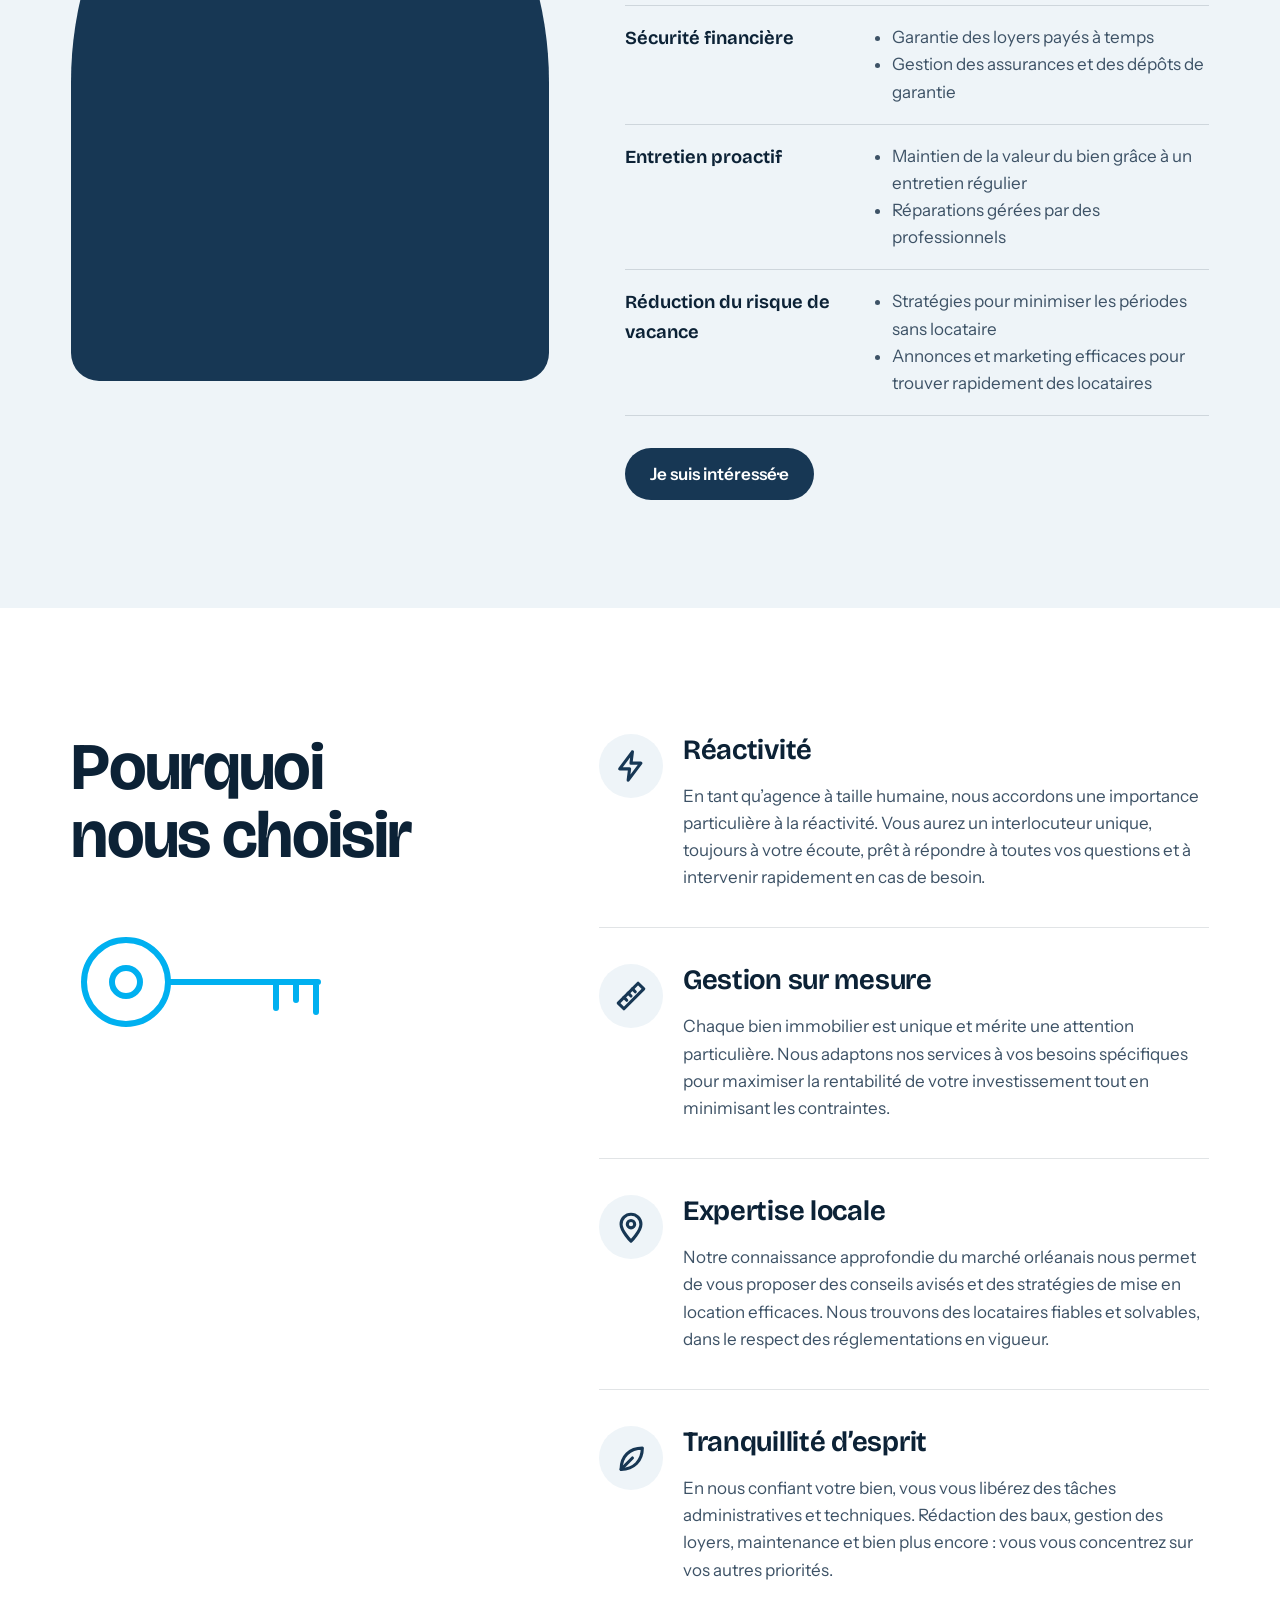
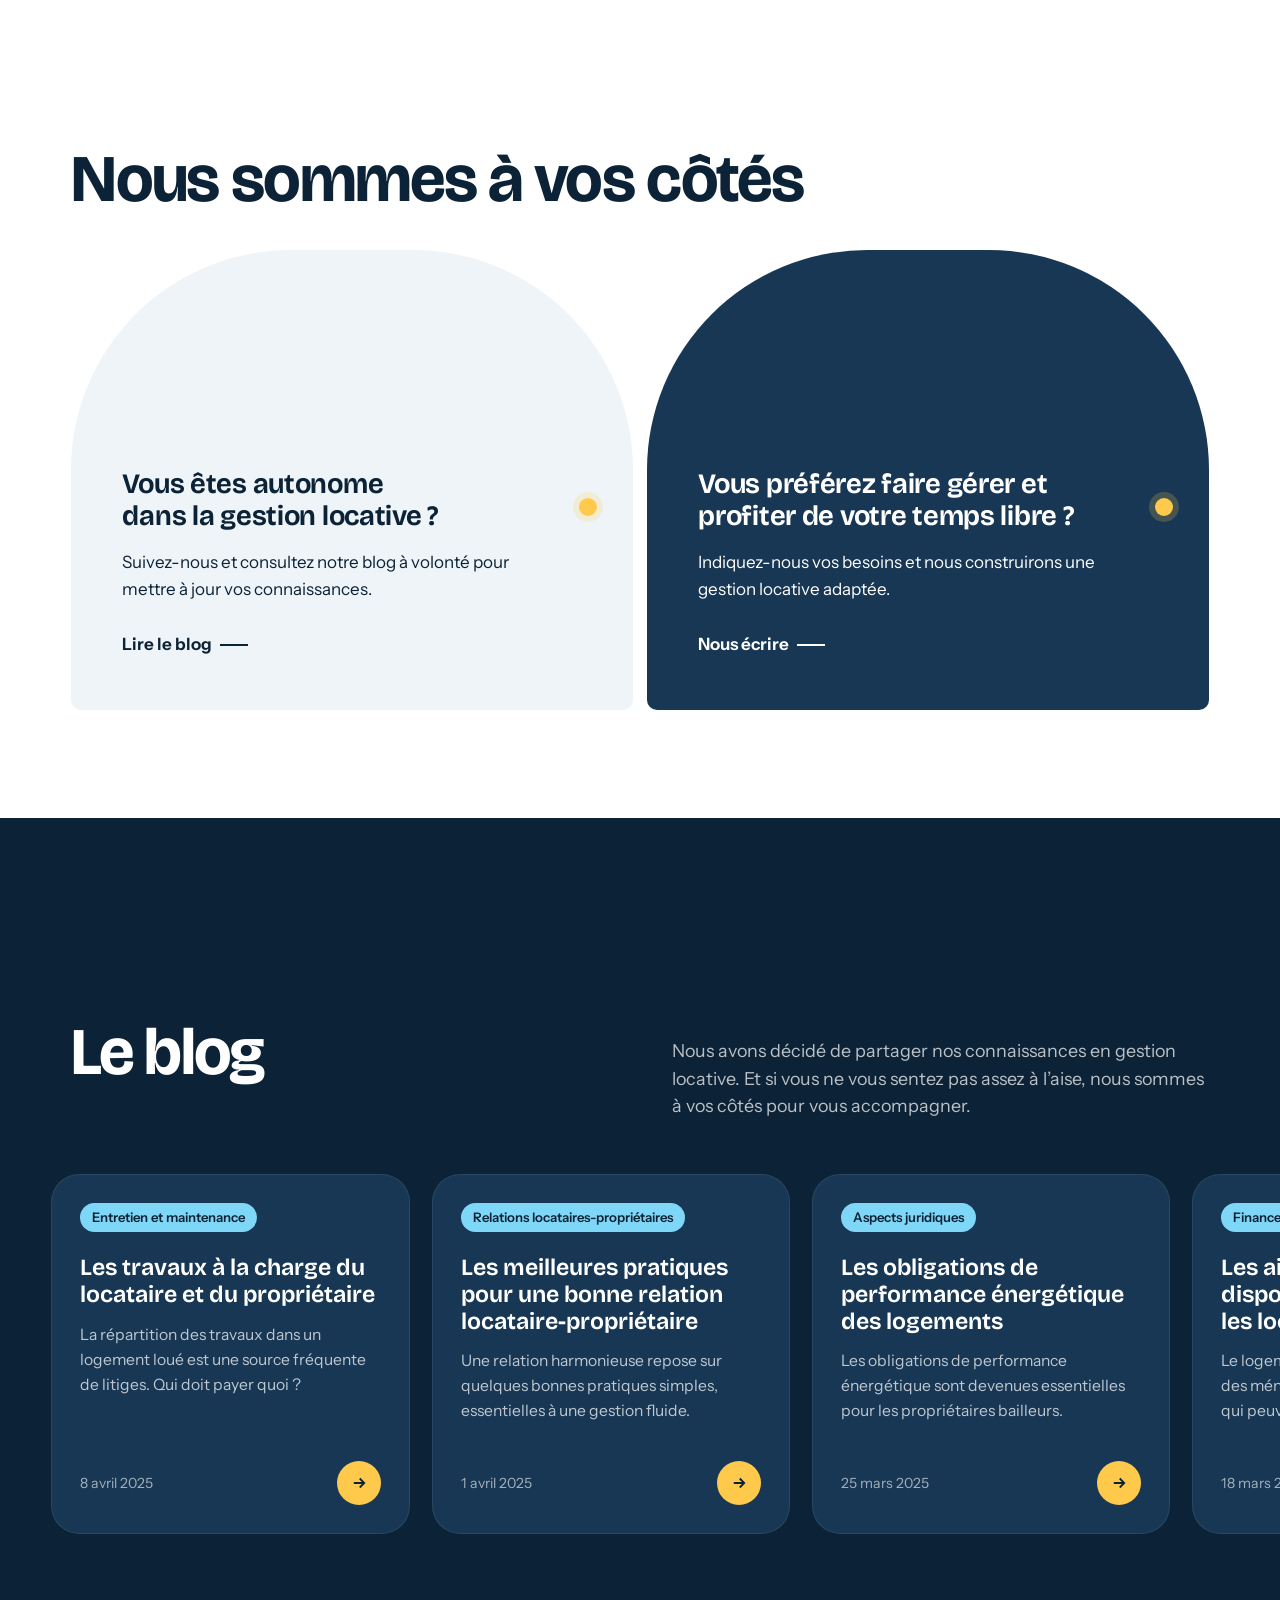
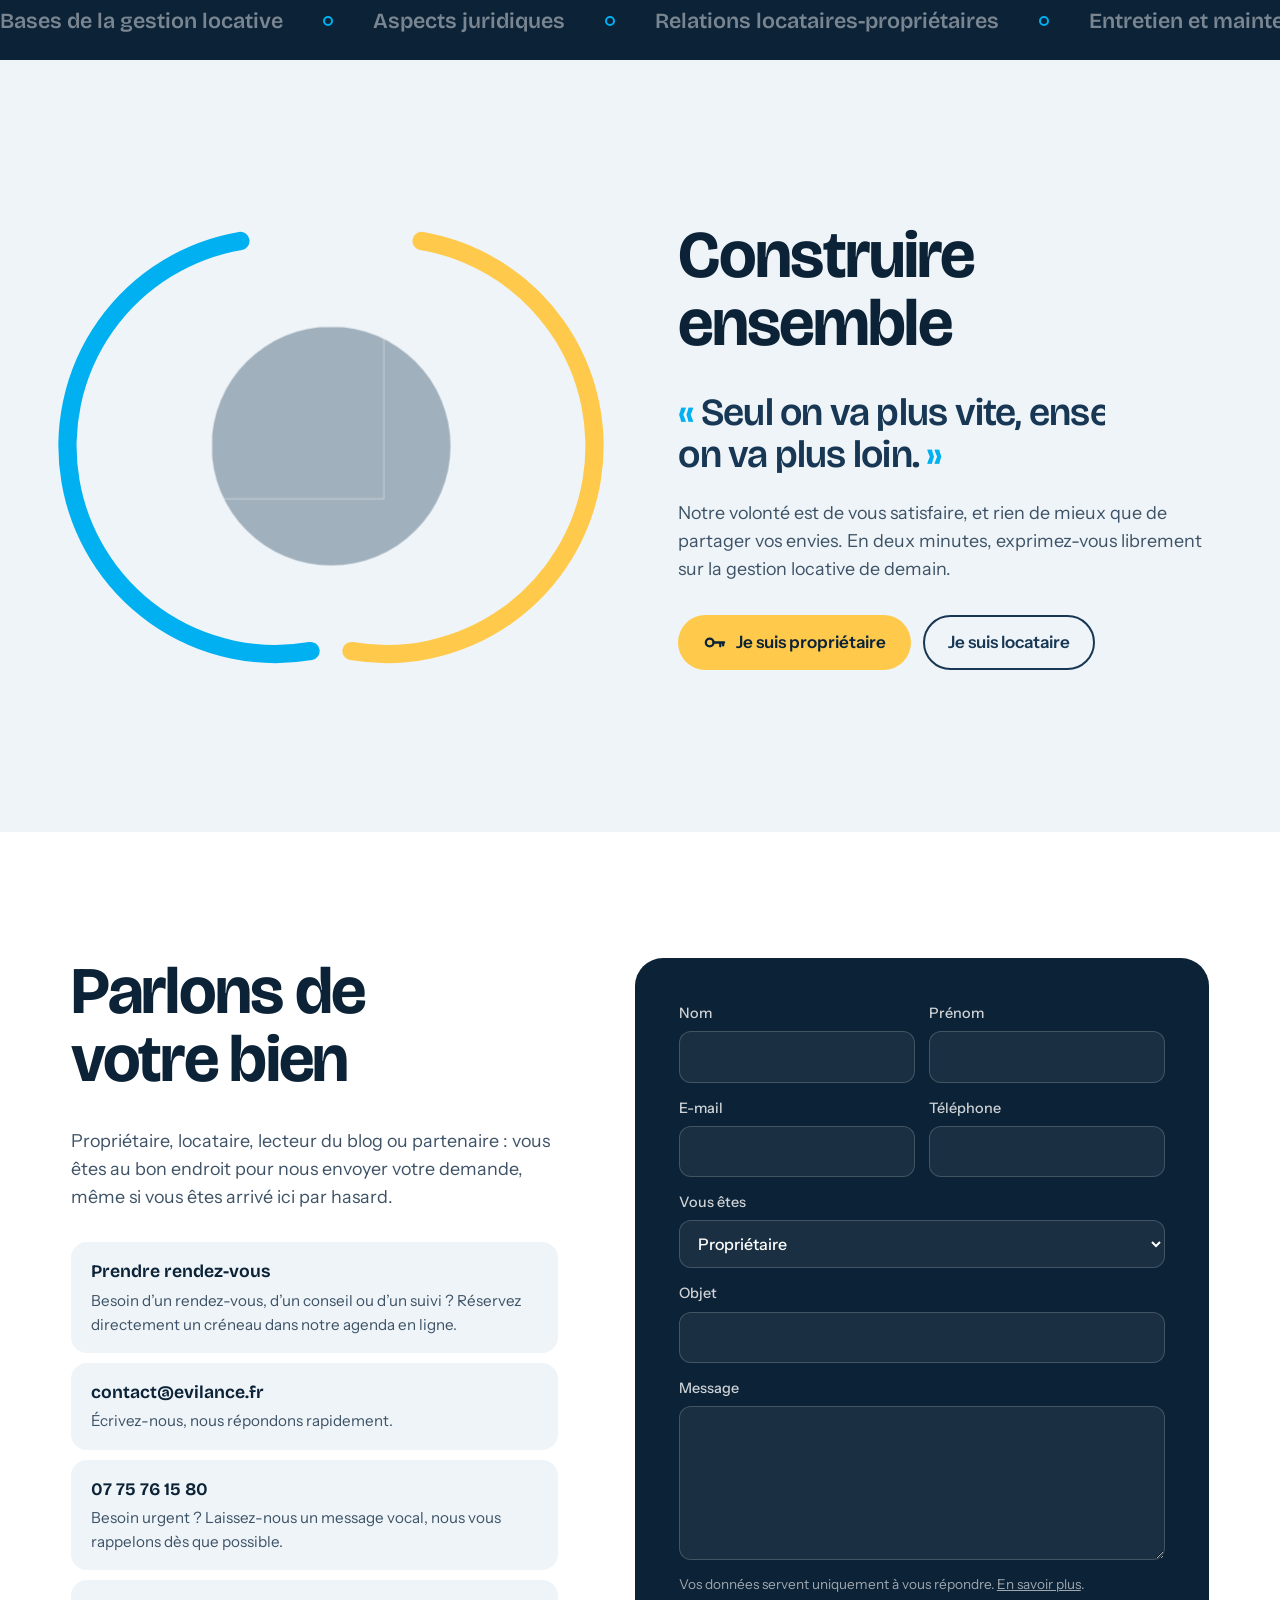
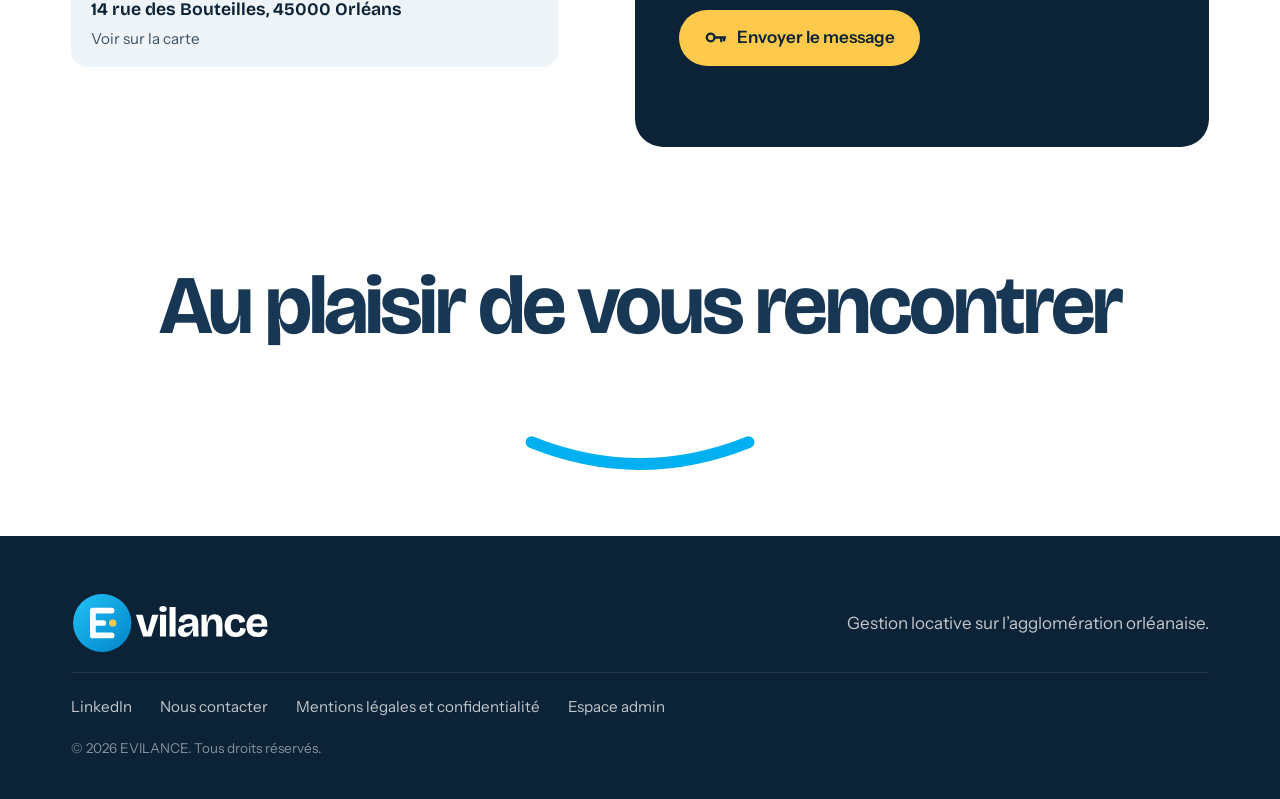
==== commit cf63a427: "Clé en 2D : arrêt net aux dents, tour complet sur elle-même, trou de serrure rond Co-Authored-By: Cl" ====
--- a/index.html
+++ b/index.html
@@ -51,42 +51,52 @@
           <p class="hero__hint" aria-hidden="true"><span class="hero__mouse"></span>Tournez la clé</p>
         </div>
 
-        <!-- Serrure verticale + clé en 3D (la tête de la clé reprend le monogramme E) -->
+        <!-- Serrure verticale + clé (la tête reprend le monogramme E) -->
         <div class="lock" id="lockWrap" aria-hidden="true">
-          <div class="lock__stage" id="lockStage">
-            <div class="lock__halo"></div>
-            <div class="lock__halo lock__halo--2"></div>
-            <svg class="lock__plate" id="lockPlate" viewBox="0 0 240 420">
-              <defs>
-                <linearGradient id="plateG" x1="0" y1="0" x2="1" y2="1"><stop offset="0" stop-color="#1A4466"/><stop offset="1" stop-color="#0B2236"/></linearGradient>
-                <radialGradient id="holeG" cx="50%" cy="35%" r="70%"><stop offset="0" stop-color="#000"/><stop offset="1" stop-color="#0A1A29"/></radialGradient>
-              </defs>
-              <rect class="plate__body" x="4" y="4" width="232" height="412" rx="116" fill="url(#plateG)"/>
+          <svg class="lock__svg" viewBox="0 0 760 560">
+            <defs>
+              <linearGradient id="plateG" x1="0" y1="0" x2="1" y2="1"><stop offset="0" stop-color="#1A4466"/><stop offset="1" stop-color="#0B2236"/></linearGradient>
+              <radialGradient id="holeG" cx="50%" cy="30%" r="75%"><stop offset="0" stop-color="#000"/><stop offset="1" stop-color="#0A1A29"/></radialGradient>
+              <linearGradient id="kGold" x1="0" y1="0" x2="0" y2="1"><stop offset="0" stop-color="#FFE08F"/><stop offset=".5" stop-color="#FFCA4B"/><stop offset="1" stop-color="#E39A16"/></linearGradient>
+              <linearGradient id="kAzur" x1="0" y1="0" x2="1" y2="1"><stop offset="0" stop-color="#2CC6F8"/><stop offset="1" stop-color="#0079BC"/></linearGradient>
+              <!-- tout ce qui dépasse le centre du trou est « dans » la serrure -->
+              <clipPath id="keyClip"><rect x="-1000" y="-200" width="1600" height="960"/></clipPath>
+              <filter id="soft" x="-20%" y="-20%" width="140%" height="160%"><feDropShadow dx="0" dy="14" stdDeviation="12" flood-color="#000" flood-opacity=".35"/></filter>
+            </defs>
+
+            <circle class="lock__halo" cx="600" cy="242" r="235"/>
+            <circle class="lock__halo lock__halo--2" cx="600" cy="242" r="310"/>
+
+            <!-- plaque de serrure verticale -->
+            <g class="lock__plate" id="lockPlate" transform="translate(480 50)" filter="url(#soft)">
+              <rect x="4" y="4" width="232" height="412" rx="116" fill="url(#plateG)"/>
               <rect class="plate__edge" id="plateEdge" x="4" y="4" width="232" height="412" rx="116"/>
               <rect class="plate__inner" x="22" y="22" width="196" height="376" rx="98"/>
               <g class="plate__screw"><circle cx="120" cy="62" r="9"/><path d="M114 62h12"/></g>
               <g class="plate__screw"><circle cx="120" cy="358" r="9"/><path d="M114 358h12"/></g>
-              <path class="plate__hole" id="keyhole" fill="url(#holeG)" d="M120 166a26 26 0 0 1 13 48.5L142 286h-44l9-71.5A26 26 0 1 1 120 166z"/>
-            </svg>
-            <div class="key3d" id="key3d">
-              <div class="key3d__inner" id="keyInner">
-                <svg viewBox="0 0 460 150">
-                  <defs>
-                    <linearGradient id="kGold" x1="0" y1="0" x2="0" y2="1"><stop offset="0" stop-color="#FFE08F"/><stop offset=".5" stop-color="#FFCA4B"/><stop offset="1" stop-color="#E39A16"/></linearGradient>
-                    <linearGradient id="kAzur" x1="0" y1="0" x2="1" y2="1"><stop offset="0" stop-color="#2CC6F8"/><stop offset="1" stop-color="#0079BC"/></linearGradient>
-                  </defs>
-                  <path class="key__teeth" fill="url(#kGold)" d="M300 86v16h18v-8h16v20h18v-12h16v16h20v-16h14V86z"/>
-                  <path class="key__blade" fill="url(#kGold)" d="M150 62H436l16 13-16 13H150z"/>
+              <!-- trou de serrure : un cercle parfait + une fente -->
+              <path class="plate__hole" d="M107 212L98 286h44l-9-74z" fill="url(#holeG)"/>
+              <circle class="plate__hole" id="keyhole" cx="120" cy="192" r="26" fill="url(#holeG)"/>
+            </g>
+
+            <!-- clé : la pointe est en x=452, les dents commencent en x=300 -->
+            <g clip-path="url(#keyClip)">
+              <g class="key" id="key" transform="translate(18 167)">
+                <g id="keyTurn" filter="url(#soft)">
+                  <path fill="url(#kGold)" d="M300 86v16h18v-8h16v20h18v-12h16v16h20v-16h14V86z"/>
+                  <path fill="url(#kGold)" d="M150 62H436l16 13-16 13H150z"/>
                   <path class="key__groove" d="M172 71H420"/>
                   <rect class="key__collar" x="134" y="50" width="26" height="50" rx="10"/>
                   <circle cx="75" cy="75" r="68" fill="url(#kAzur)"/>
                   <circle class="key__rim" cx="75" cy="75" r="61"/>
                   <path class="key__e" d="M96.9 45.9H53.1V104.1H96.9M53.1 75H77.4"/>
                   <circle cx="99.3" cy="75" r="8.5" fill="#FFCA4B"/>
-                </svg>
-              </div>
-            </div>
-          </div>
+                  <!-- ombre qui passe sur la clé pendant qu'elle tourne -->
+                  <path id="keyShade" fill="#06131F" opacity="0" d="M150 62H436l16 13-16 13H150zM134 60a10 10 0 0 1 10-10h6a10 10 0 0 1 10 10v30a10 10 0 0 1-10 10h-6a10 10 0 0 1-10-10zM75 7a68 68 0 1 1 0 136a68 68 0 1 1 0-136z"/>
+                </g>
+              </g>
+            </g>
+          </svg>
         </div>
 
         <!-- l'intérieur qui se révèle quand la porte s'ouvre -->
--- a/assets/css/site.css
+++ b/assets/css/site.css
@@ -194,24 +194,15 @@
 .hero__mouse::after { content: ""; position: absolute; left: 50%; top: 6px; width: 4px; height: 7px; margin-left: -2px; border-radius: 2px; background: var(--miel); animation: wheel 1.8s infinite; }
 @keyframes wheel { 0% { transform: translateY(0); opacity: 1; } 70% { transform: translateY(10px); opacity: 0; } 100% { opacity: 0; } }
 
-/* Serrure 3D : la scène fait 760 × 560 et est mise à l'échelle par le JS (--k) */
-.lock { position: relative; z-index: 1; justify-self: center; width: calc(760px * var(--k, 1)); height: calc(560px * var(--k, 1)); }
-.lock__stage {
-  position: absolute; left: 0; top: 0; width: 760px; height: 560px;
-  transform: scale(var(--k, 1)); transform-origin: 0 0;
-  transform-style: preserve-3d;
-  perspective: 1100px; perspective-origin: 600px 242px;
-}
-.lock__halo { position: absolute; left: 600px; top: 242px; width: 470px; height: 470px; margin: -235px 0 0 -235px; border-radius: 50%; border: 1.5px dashed rgba(0,176,240,.2); }
-.lock__halo--2 { width: 620px; height: 620px; margin: -310px 0 0 -310px; border: 1px solid rgba(255,255,255,.06); }
-.lock__plate { position: absolute; left: 480px; top: 50px; width: 240px; height: 420px; overflow: visible; transform: translateZ(0); filter: drop-shadow(0 30px 40px rgba(0,0,0,.35)); }
+/* Serrure + clé (SVG, 760 × 560) */
+.lock { position: relative; z-index: 1; justify-self: center; width: min(100%, 760px, calc(80svh * 760 / 560)); }
+.lock__svg { display: block; width: 100%; height: auto; overflow: visible; }
+.lock__halo { fill: none; stroke: rgba(0,176,240,.2); stroke-width: 1.5; stroke-dasharray: 3 9; }
+.lock__halo--2 { stroke: rgba(255,255,255,.06); stroke-dasharray: none; }
 .plate__edge { fill: none; stroke: var(--azur); stroke-width: 5; }
 .plate__inner { fill: none; stroke: rgba(255,255,255,.08); stroke-width: 1.5; }
 .plate__screw circle { fill: #0A1D2E; stroke: rgba(255,255,255,.15); stroke-width: 1.5; }
 .plate__screw path { stroke: rgba(255,255,255,.3); stroke-width: 2; stroke-linecap: round; }
-.key3d { position: absolute; left: 148px; top: 167px; width: 460px; height: 150px; transform-style: preserve-3d; }
-.key3d__inner { width: 100%; height: 100%; transform-style: preserve-3d; }
-.key3d__inner svg { display: block; width: 100%; height: 100%; overflow: visible; filter: drop-shadow(0 14px 16px rgba(0,0,0,.35)); }
 .key__groove { stroke: rgba(120,70,0,.28); stroke-width: 3; stroke-linecap: round; }
 .key__collar { fill: var(--ambre); }
 .key__rim { fill: none; stroke: rgba(255,255,255,.28); stroke-width: 2; }
@@ -232,7 +223,7 @@
 
 @media (max-width: 860px) {
   .hero__stage { grid-template-columns: 1fr; grid-template-rows: auto 1fr; align-content: start; padding-top: 110px; }
-  .lock { margin-top: -10px; }
+  .lock { width: 100%; margin-top: 10px; }
   .hero__hint { display: none; }
   .hero__reveal { clip-path: circle(0px at 50% 66%); }
 }
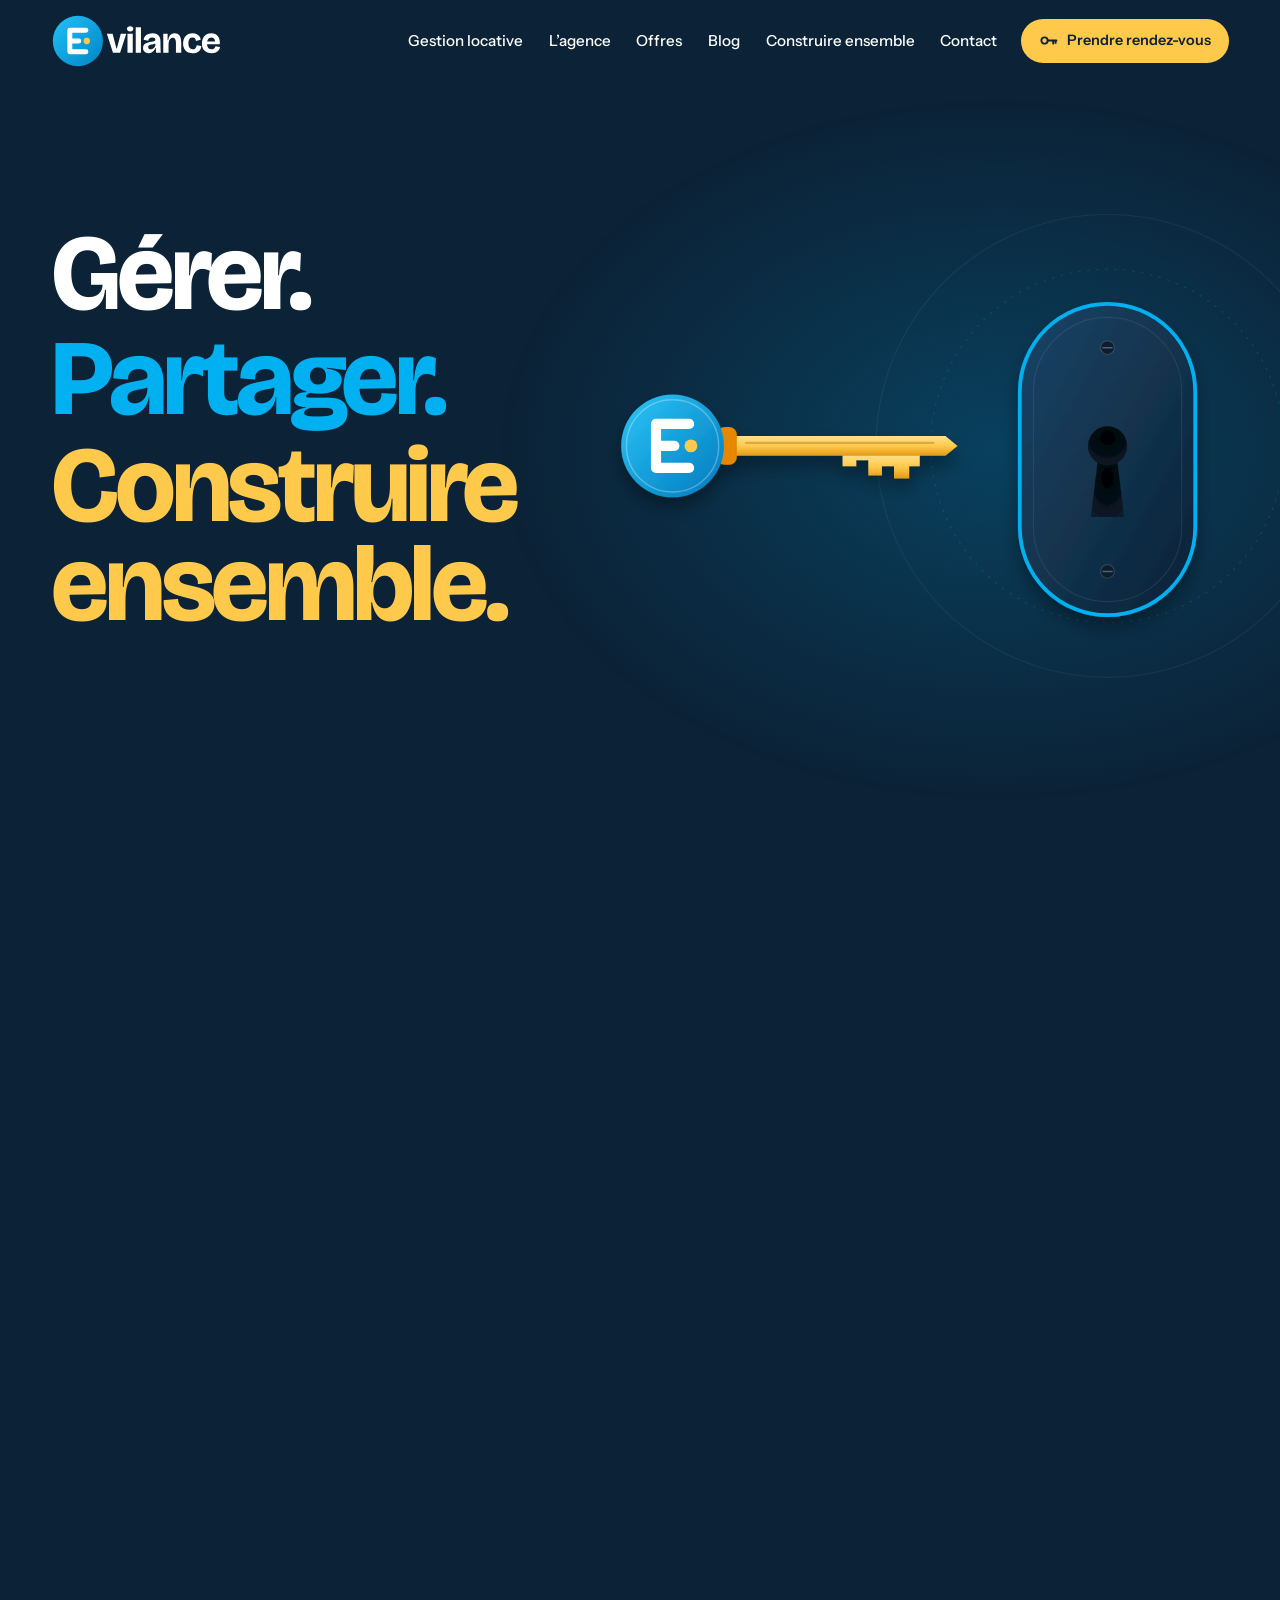
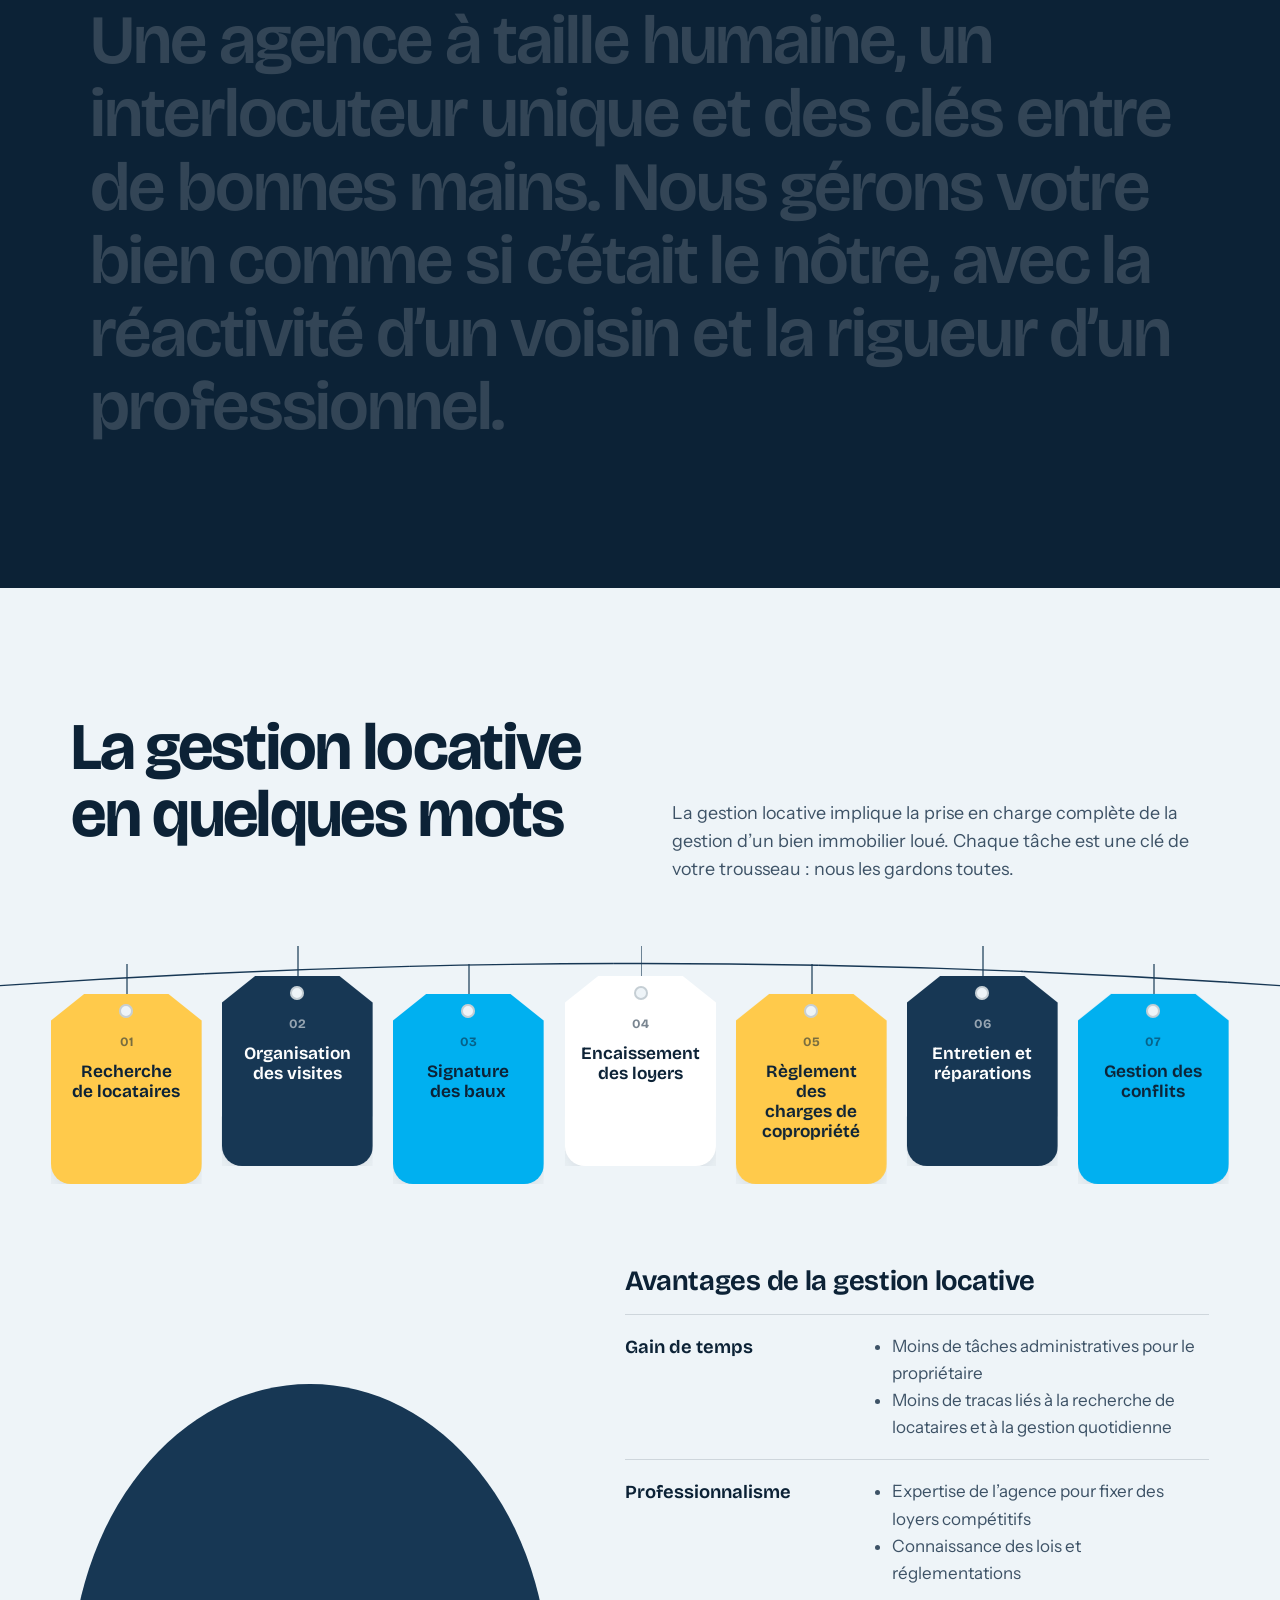
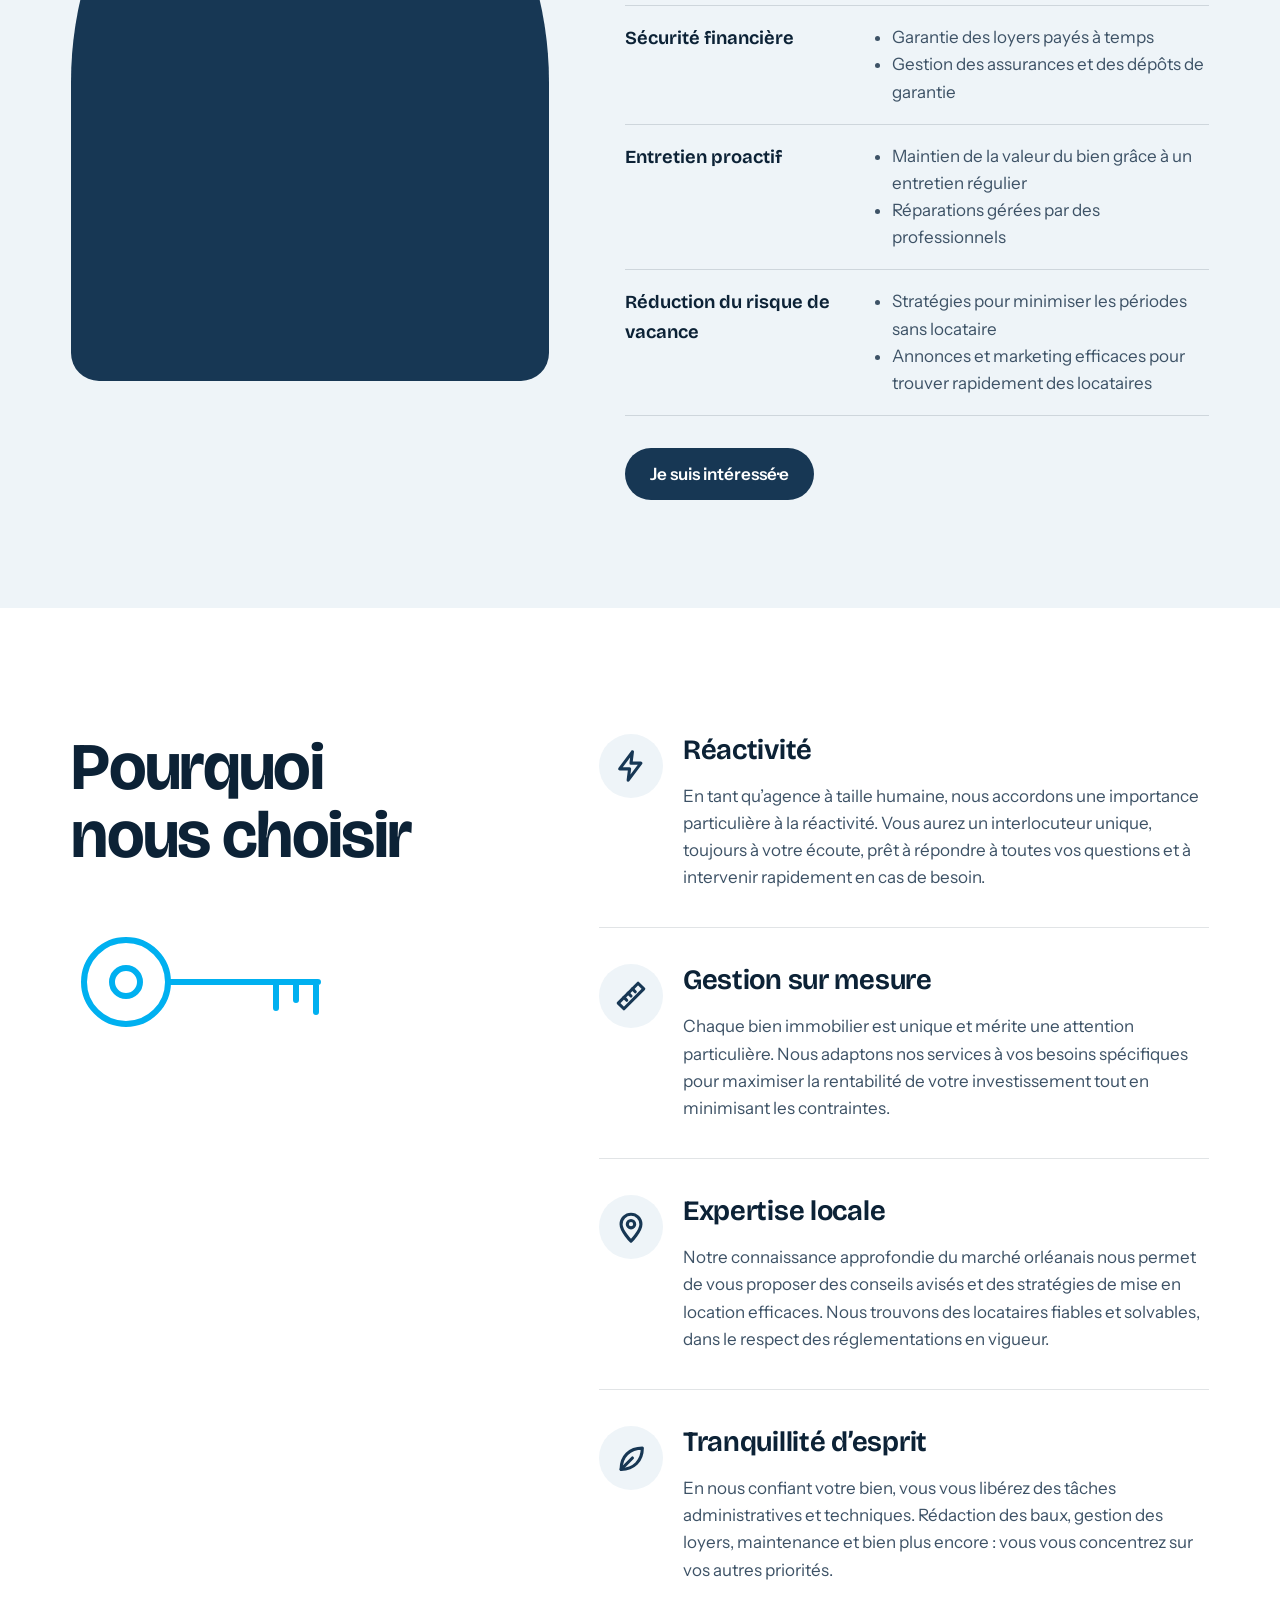
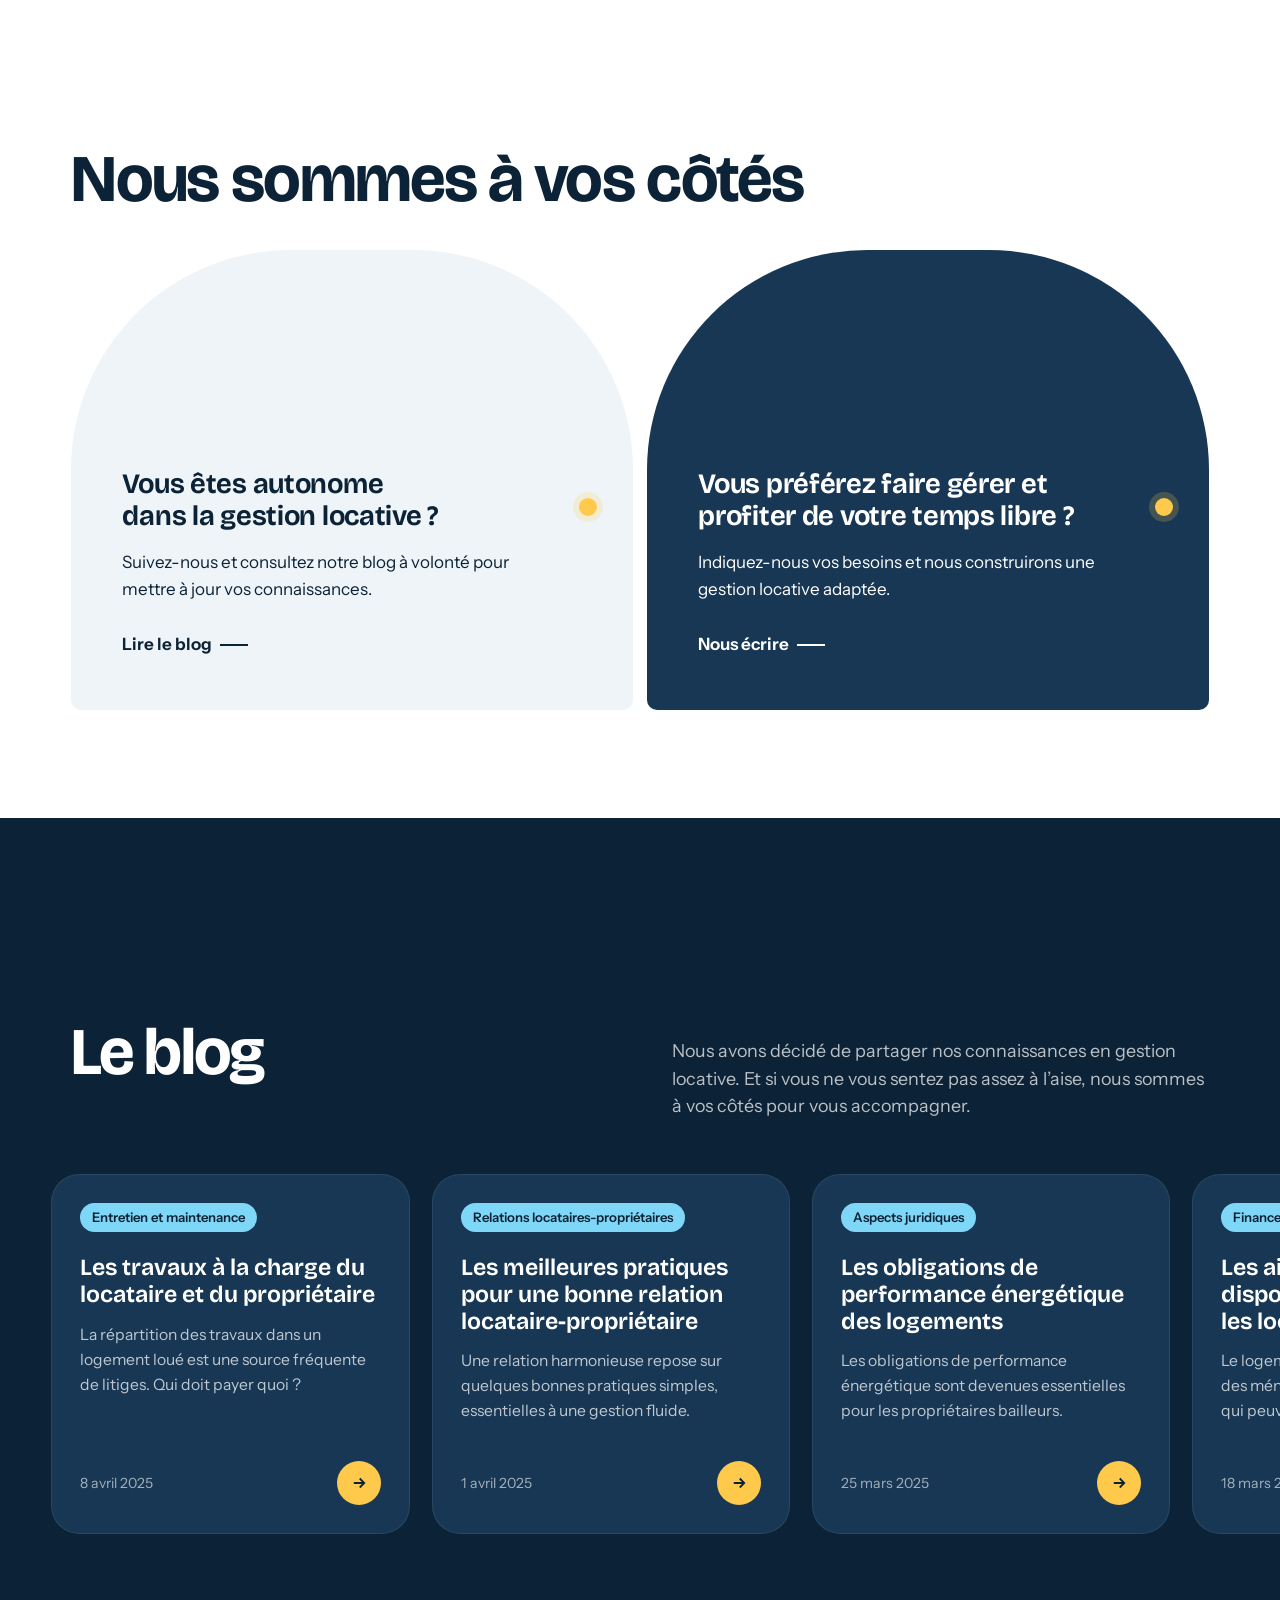
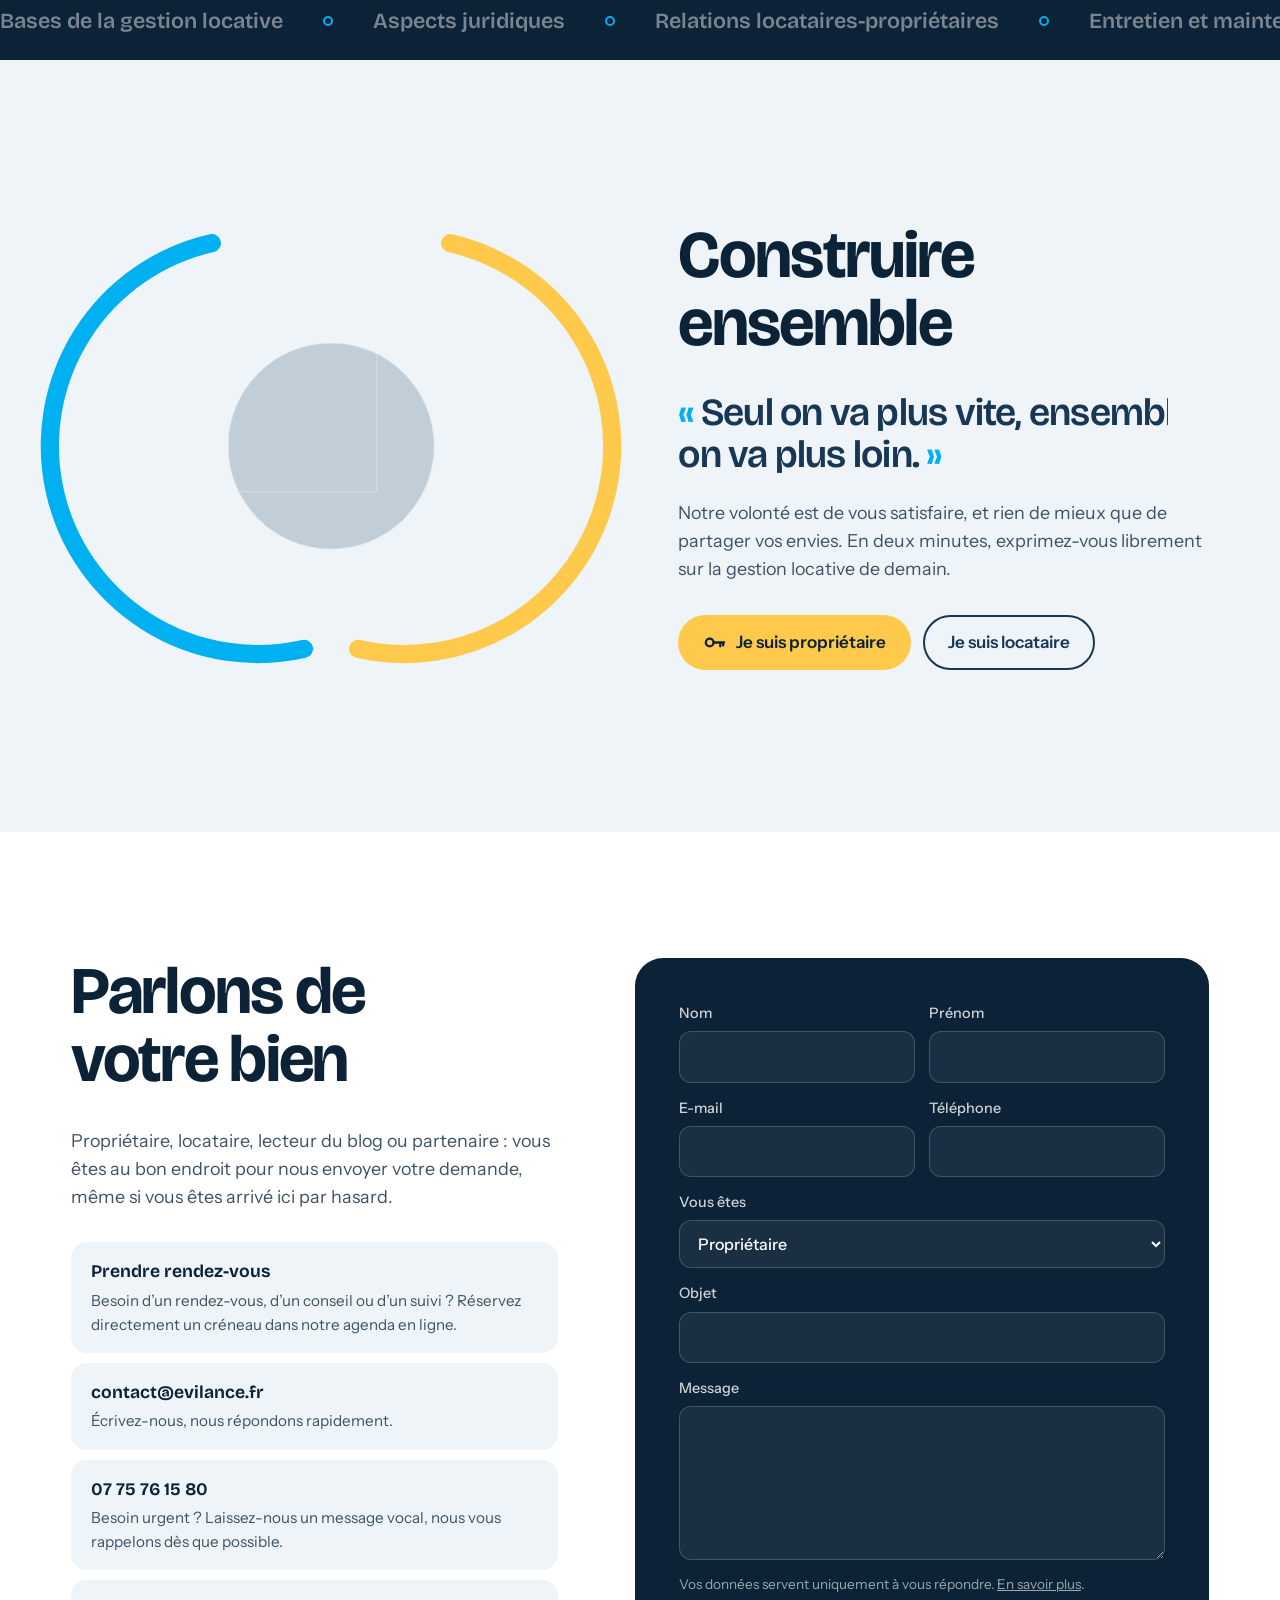
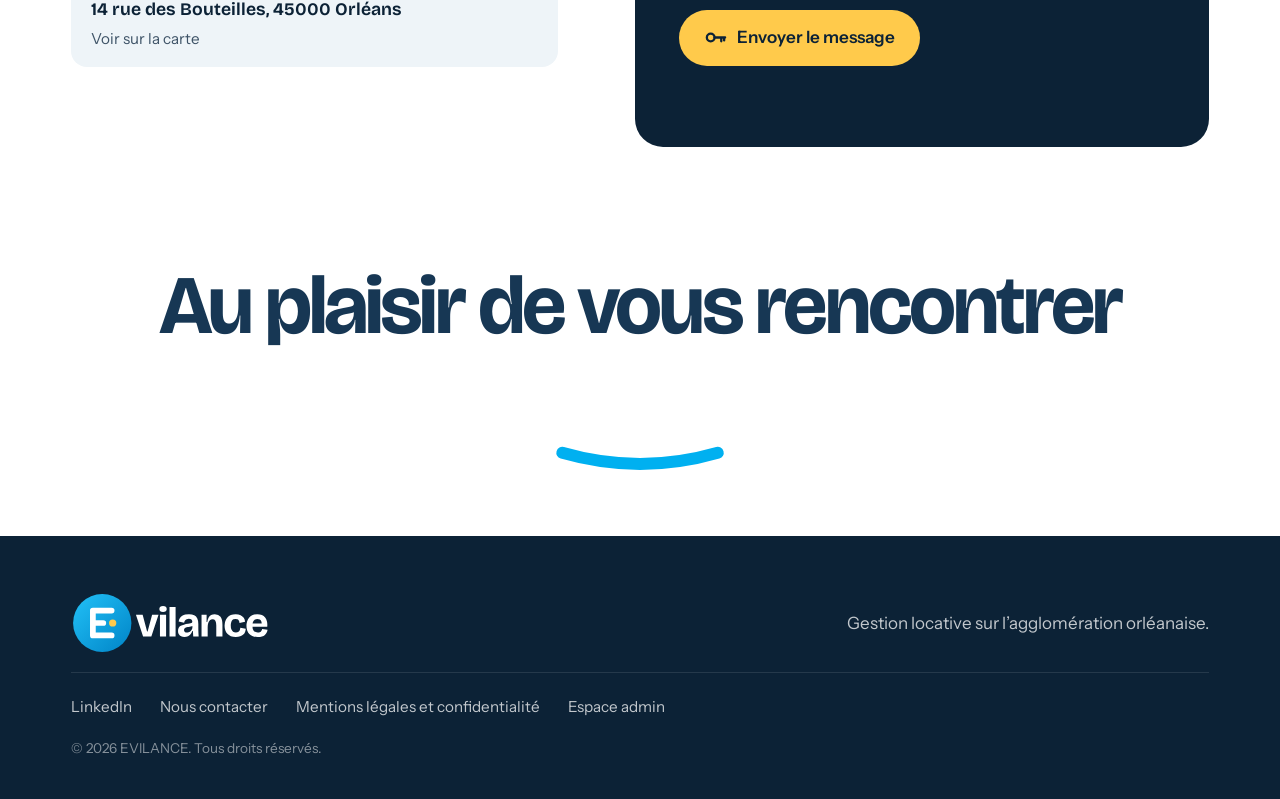
==== commit 749d4c4b: "Demi-tour de clé et versions de fichiers pour éviter le cache Co-Authored-By: Claude Opus 5.5 <norep" ====
--- a/index.html
+++ b/index.html
@@ -14,7 +14,7 @@
   <link rel="icon" href="assets/img/favicon.svg" type="image/svg+xml">
   <link rel="preload" href="assets/fonts/bricolage-grotesque-latin-opsz-normal.woff2" as="font" type="font/woff2" crossorigin>
   <link rel="preload" href="assets/fonts/instrument-sans-latin-wght-normal.woff2" as="font" type="font/woff2" crossorigin>
-  <link rel="stylesheet" href="assets/css/site.css">
+  <link rel="stylesheet" href="assets/css/site.css?v=1791662401">
   <script type="application/ld+json">
   {"@context":"https://schema.org","@type":"RealEstateAgent","name":"Evilance","url":"https://evilance.fr/","telephone":"+33775761580","email":"contact@evilance.fr","address":{"@type":"PostalAddress","streetAddress":"14 rue des Bouteilles","postalCode":"45000","addressLocality":"Orléans","addressCountry":"FR"},"areaServed":"Agglomération orléanaise","sameAs":["https://www.linkedin.com/company/evilance/"]}
   </script>
@@ -300,13 +300,13 @@
     <div class="legal__body" data-bind-html="legal.html"></div>
   </dialog>
 
-  <script src="assets/js/config.js"></script>
-  <script src="assets/js/content-default.js"></script>
+  <script src="assets/js/config.js?v=1791662401"></script>
+  <script src="assets/js/content-default.js?v=1791662401"></script>
   <script src="vendor/gsap.min.js" defer></script>
   <script src="vendor/ScrollTrigger.min.js" defer></script>
   <script src="vendor/DrawSVGPlugin.min.js" defer></script>
   <script src="vendor/SplitText.min.js" defer></script>
   <script src="vendor/lenis.min.js" defer></script>
-  <script src="assets/js/site.js" defer></script>
+  <script src="assets/js/site.js?v=1791662401" defer></script>
 </body>
 </html>
